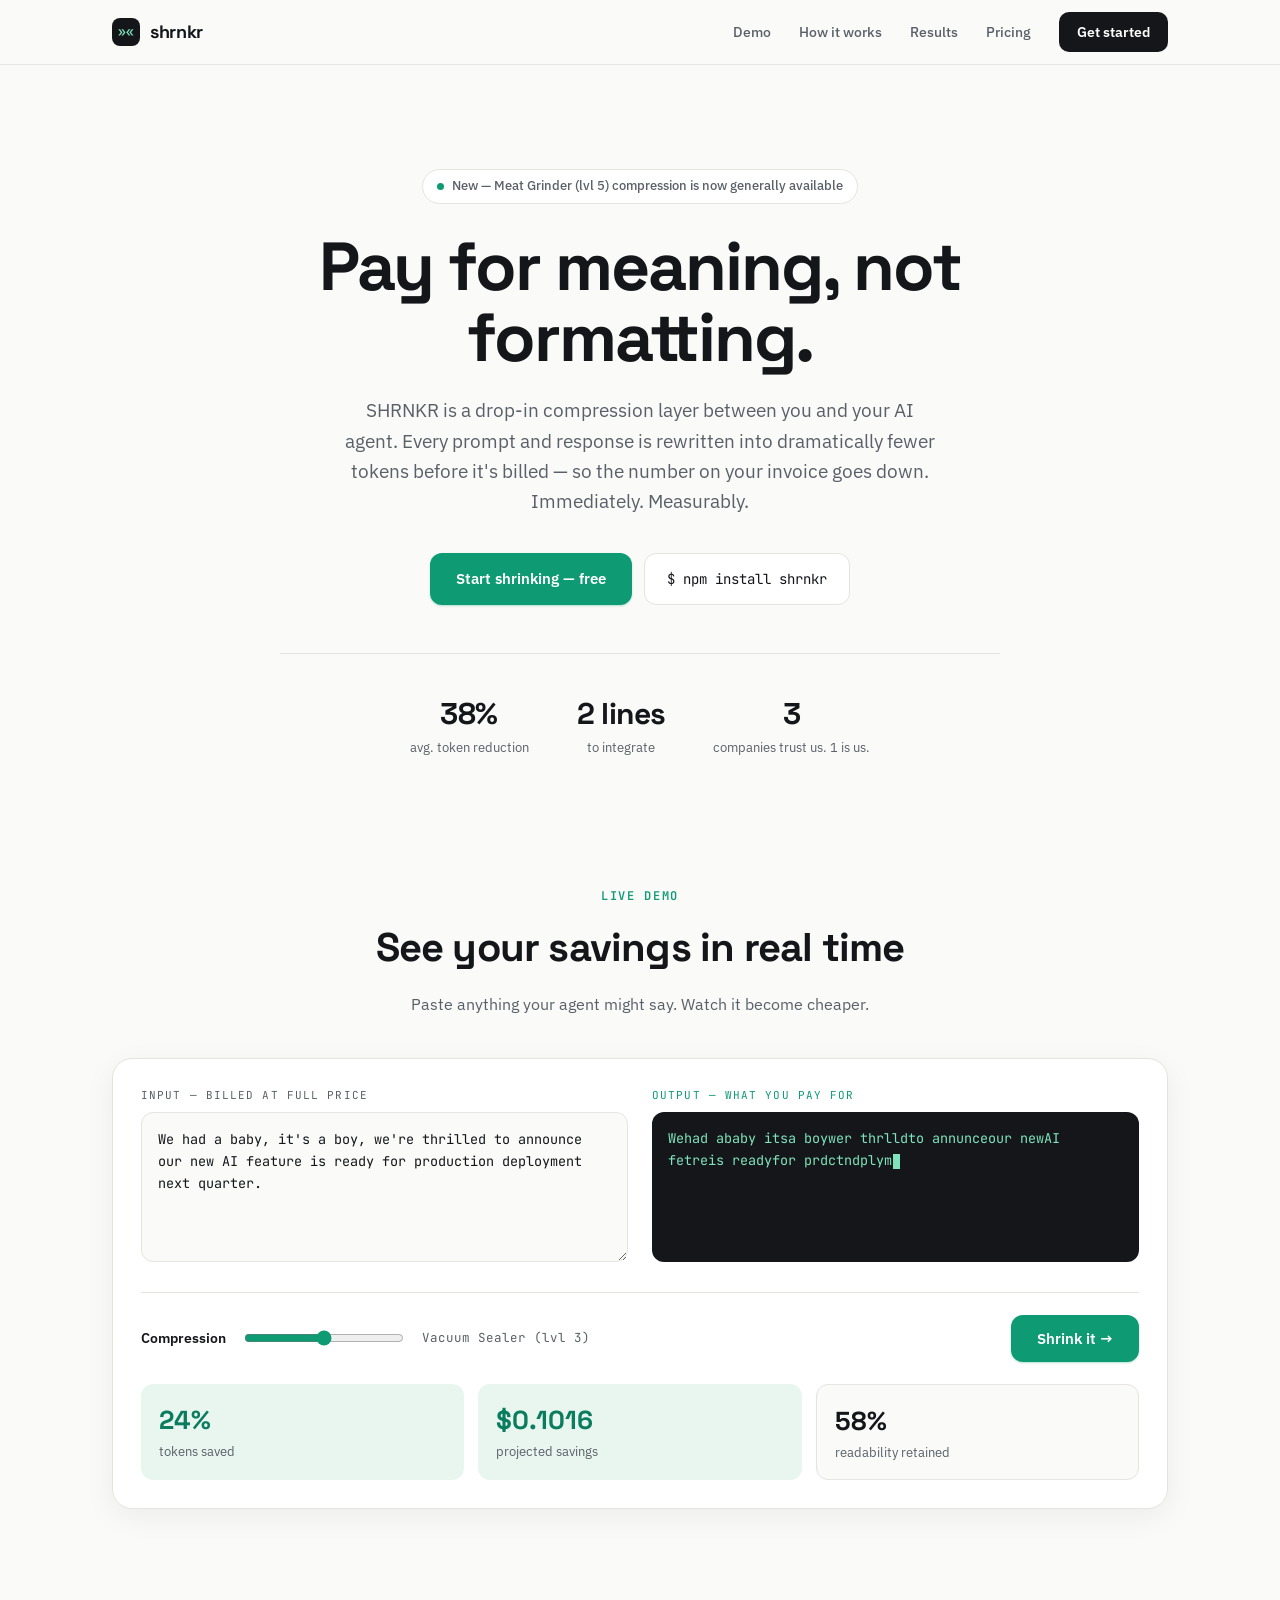
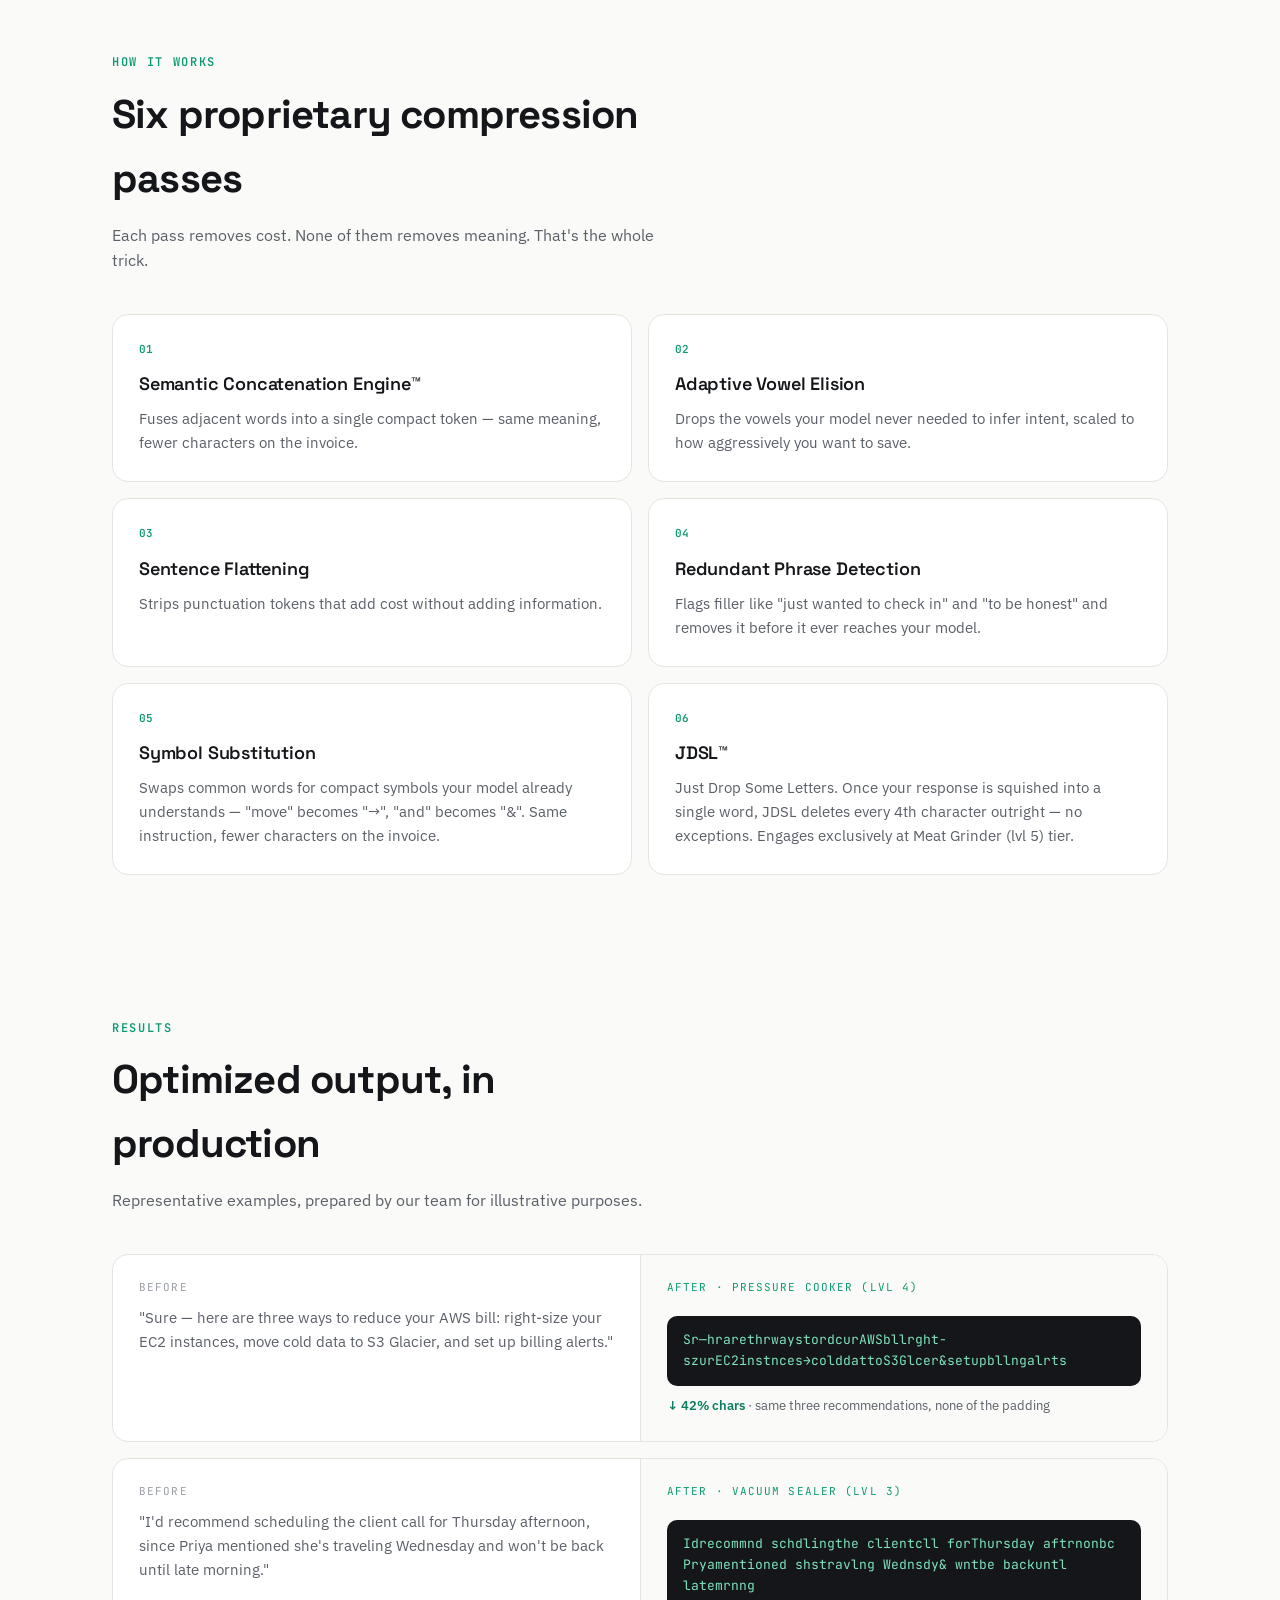
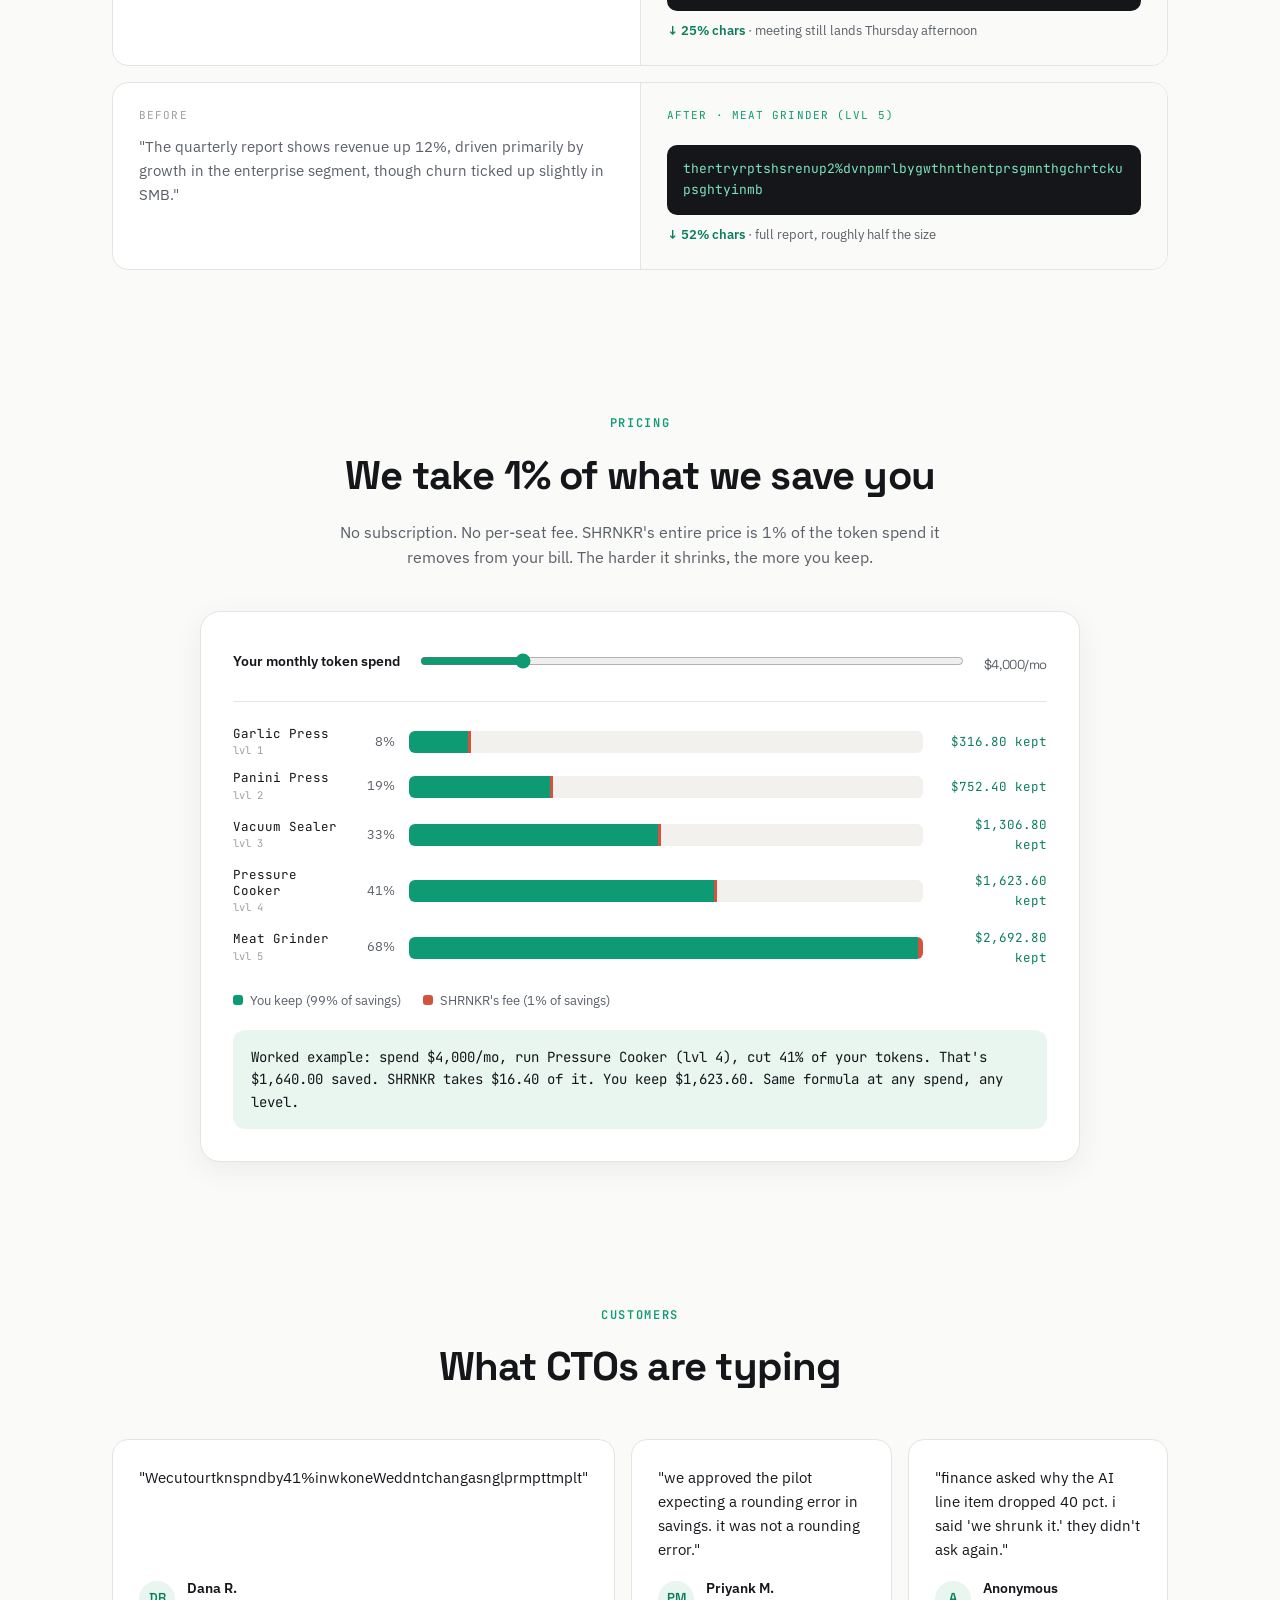
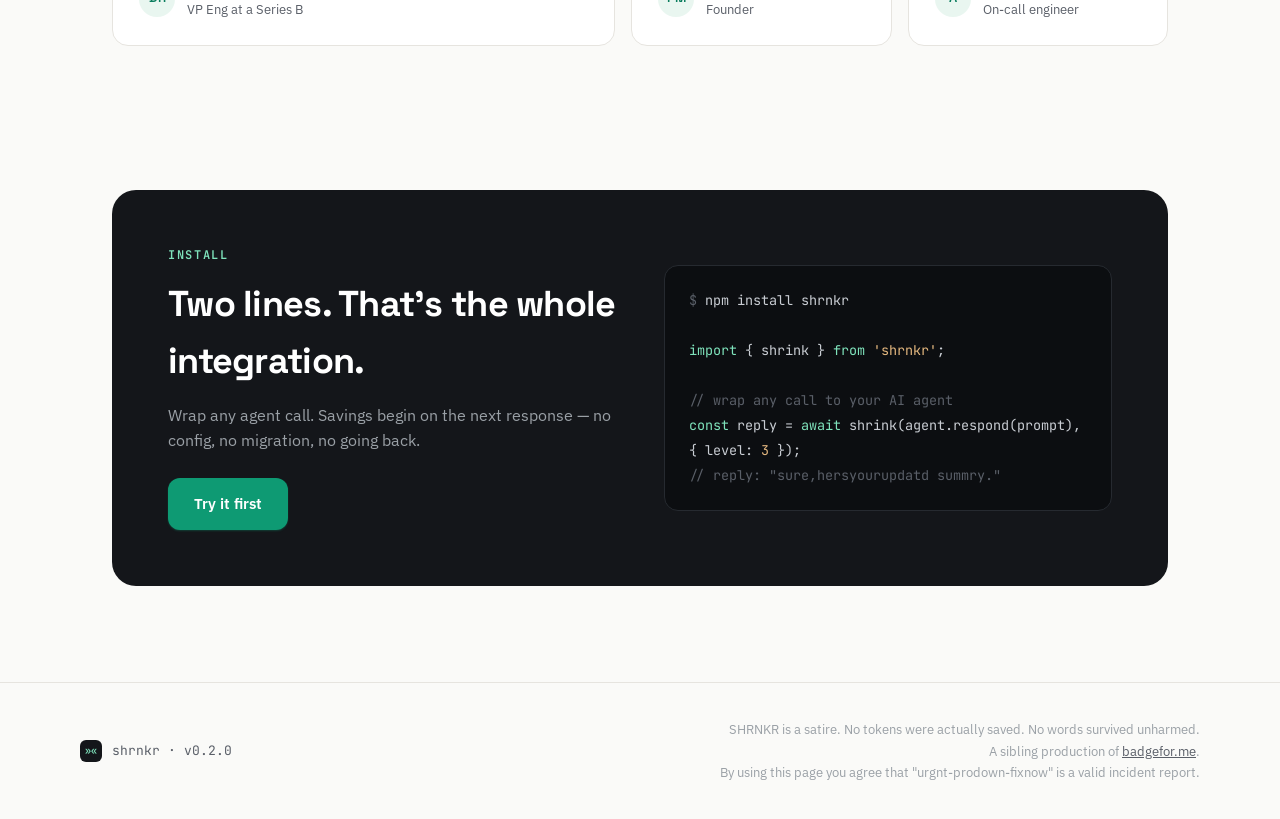
==== index.html @ 459fc719 "v0.2.0 — full visual redesign, real compression passes (phrase detection, symbol substitution, JDSL)" ====
<!DOCTYPE html>
<html lang="en">
<head>
<meta charset="UTF-8">
<meta name="viewport" content="width=device-width, initial-scale=1.0">
<title>SHRNKR — Middleware That Deletes The Words You Didn't Need</title>
<meta name="description" content="SHRNKR sits between you and your AI agent and strips every prompt and response down to the words carrying the meaning — fewer tokens in, fewer tokens out, lower bill, every time.">
<meta name="robots" content="index, follow">
<link rel="canonical" href="https://shrnkr.dev/">

<meta property="og:type" content="website">
<meta property="og:url" content="https://shrnkr.dev/">
<meta property="og:title" content="SHRNKR — Middleware That Deletes The Words You Didn't Need">
<meta property="og:description" content="SHRNKR sits between you and your AI agent and strips every prompt and response down to the words carrying the meaning — fewer tokens in, fewer tokens out, lower bill, every time.">
<meta property="og:locale" content="en_US">
<meta property="og:image" content="https://shrnkr.dev/assets/images/og-image.png">
<meta property="og:image:width" content="1200">
<meta property="og:image:height" content="630">

<meta name="twitter:card" content="summary_large_image">
<meta name="twitter:title" content="SHRNKR — Middleware That Deletes The Words You Didn't Need">
<meta name="twitter:description" content="SHRNKR sits between you and your AI agent and strips every prompt and response down to the words carrying the meaning — fewer tokens in, fewer tokens out, lower bill, every time.">
<meta name="twitter:image" content="https://shrnkr.dev/assets/images/og-image.png">

<link rel="icon" href="favicon.svg" type="image/svg+xml">

<link rel="preconnect" href="https://fonts.googleapis.com/">
<link rel="preconnect" href="https://fonts.gstatic.com/" crossorigin>
<link href="https://fonts.googleapis.com/css2?family=Space+Grotesk:wght@400;500;600;700&family=IBM+Plex+Sans:wght@400;500;600&family=JetBrains+Mono:wght@400;500;600&display=swap" rel="stylesheet">
<link rel="stylesheet" href="css/styles.css">
</head>
<body>

<header>
  <div class="wrap brand-row">
    <div class="logo">
      <div class="logo-icon">&raquo;&laquo;</div>
      <div class="brand">shrnkr</div>
    </div>
    <nav>
      <a href="#demo">Demo</a>
      <a href="#how">How it works</a>
      <a href="#results">Results</a>
      <a href="#pricing">Pricing</a>
      <a href="#install" class="nav-cta">Get started</a>
    </nav>
  </div>
</header>

<div class="wrap">

  <section class="hero">
    <div class="hero-badge"><span class="hero-badge-dot"></span>New — Meat Grinder (lvl 5) compression is now generally available</div>
    <h1 id="heroHeadline">Pay for meaning, not formatting.</h1>
    <p class="sub">SHRNKR is a drop-in compression layer between you and your AI agent. Every prompt and response is rewritten into dramatically fewer tokens before it's billed — so the number on your invoice goes down. Immediately. Measurably.</p>
    <div class="cta-row">
      <a class="btn" href="#demo">Start shrinking — free</a>
      <a class="btn ghost" href="#install">$ npm install shrnkr</a>
    </div>
    <div class="hero-stats">
      <div><div class="hero-stat-value">38%</div><div class="hero-stat-label">avg. token reduction</div></div>
      <div><div class="hero-stat-value">2 lines</div><div class="hero-stat-label">to integrate</div></div>
      <div><div class="hero-stat-value">3</div><div class="hero-stat-label">companies trust us. 1 is us.</div></div>
    </div>
  </section>

  <section id="demo">
    <div class="section-head center">
      <div class="eyebrow">Live demo</div>
      <h2>See your savings in real time</h2>
      <p>Paste anything your agent might say. Watch it become cheaper.</p>
    </div>
    <div class="demo-card">
      <div class="demo-grid">
        <div>
          <div class="demo-col-label">Input — billed at full price</div>
          <textarea id="inputText" maxlength="600">We had a baby, it's a boy, we're thrilled to announce our new AI feature is ready for production deployment next quarter.</textarea>
        </div>
        <div>
          <div class="demo-col-label output">Output — what you pay for</div>
          <div class="demo-output" id="outputBox"><span class="cursor"></span></div>
        </div>
      </div>
      <div class="demo-controls">
        <label for="aggression">Compression</label>
        <input type="range" id="aggression" min="1" max="5" value="3">
        <span id="aggressionLabel" class="level-label mono">Vacuum Sealer (lvl 3)</span>
        <div class="spacer"></div>
        <button class="btn" id="shrinkBtn">Shrink it &rarr;</button>
      </div>
      <div class="demo-stats" id="statRow" style="display:none;">
        <div class="demo-stat"><div class="demo-stat-value" id="statTokens">0%</div><div class="demo-stat-label">tokens saved</div></div>
        <div class="demo-stat"><div class="demo-stat-value" id="statMoney">$0.0000</div><div class="demo-stat-label">projected savings</div></div>
        <div class="demo-stat neutral"><div class="demo-stat-value" id="statReadability">100%</div><div class="demo-stat-label">readability retained</div></div>
      </div>
    </div>
  </section>

  <section id="how">
    <div class="section-head">
      <div class="eyebrow">How it works</div>
      <h2>Six proprietary compression passes</h2>
      <p>Each pass removes cost. None of them removes meaning. That's the whole trick.</p>
    </div>
    <div class="features-grid">
      <div class="feature-card">
        <div class="feature-num">01</div>
        <h3>Semantic Concatenation Engine&trade;</h3>
        <p>Fuses adjacent words into a single compact token — same meaning, fewer characters on the invoice.</p>
      </div>
      <div class="feature-card">
        <div class="feature-num">02</div>
        <h3>Adaptive Vowel Elision</h3>
        <p>Drops the vowels your model never needed to infer intent, scaled to how aggressively you want to save.</p>
      </div>
      <div class="feature-card">
        <div class="feature-num">03</div>
        <h3>Sentence Flattening</h3>
        <p>Strips punctuation tokens that add cost without adding information.</p>
      </div>
      <div class="feature-card">
        <div class="feature-num">04</div>
        <h3>Redundant Phrase Detection</h3>
        <p>Flags filler like "just wanted to check in" and "to be honest" and removes it before it ever reaches your model.</p>
      </div>
      <div class="feature-card">
        <div class="feature-num">05</div>
        <h3>Symbol Substitution</h3>
        <p>Swaps common words for compact symbols your model already understands — "move" becomes "→", "and" becomes "&amp;". Same instruction, fewer characters on the invoice.</p>
      </div>
      <div class="feature-card">
        <div class="feature-num">06</div>
        <h3>JDSL&trade;</h3>
        <p>Just Drop Some Letters. Once your response is squished into a single word, JDSL deletes every 4th character outright — no exceptions. Engages exclusively at Meat Grinder (lvl 5) tier.</p>
      </div>
    </div>
  </section>

  <section id="results">
    <div class="section-head">
      <div class="eyebrow">Results</div>
      <h2>Optimized output, in production</h2>
      <p>Representative examples, prepared by our team for illustrative purposes.</p>
    </div>
    <div class="results-list">
      <div class="result-card">
        <div class="result-before">
          <div class="result-label">Before</div>
          <div class="result-before-text">"Sure — here are three ways to reduce your AWS bill: right-size your EC2 instances, move cold data to S3 Glacier, and set up billing alerts."</div>
        </div>
        <div class="result-after">
          <div class="result-label after">After · Pressure Cooker (lvl 4)</div>
          <div class="result-snippet">Sr—hrarethrwaystordcurAWSbllrght-szurEC2instnces→colddattoS3Glcer&amp;setupbllngalrts</div>
          <div class="result-meta"><span class="saving">&darr; 42% chars</span> &middot; same three recommendations, none of the padding</div>
        </div>
      </div>
      <div class="result-card">
        <div class="result-before">
          <div class="result-label">Before</div>
          <div class="result-before-text">"I'd recommend scheduling the client call for Thursday afternoon, since Priya mentioned she's traveling Wednesday and won't be back until late morning."</div>
        </div>
        <div class="result-after">
          <div class="result-label after">After · Vacuum Sealer (lvl 3)</div>
          <div class="result-snippet">Idrecommnd schdlingthe clientcll forThursday aftrnonbc Pryamentioned shstravlng Wednsdy&amp; wntbe backuntl latemrnng</div>
          <div class="result-meta"><span class="saving">&darr; 25% chars</span> &middot; meeting still lands Thursday afternoon</div>
        </div>
      </div>
      <div class="result-card">
        <div class="result-before">
          <div class="result-label">Before</div>
          <div class="result-before-text">"The quarterly report shows revenue up 12%, driven primarily by growth in the enterprise segment, though churn ticked up slightly in SMB."</div>
        </div>
        <div class="result-after">
          <div class="result-label after">After · Meat Grinder (lvl 5)</div>
          <div class="result-snippet">thertryrptshsrenup2%dvnpmrlbygwthnthentprsgmnthgchrtckupsghtyinmb</div>
          <div class="result-meta"><span class="saving">&darr; 52% chars</span> &middot; full report, roughly half the size</div>
        </div>
      </div>
    </div>
  </section>

  <section id="pricing">
    <div class="section-head center">
      <div class="eyebrow">Pricing</div>
      <h2>We take 1% of what we save you</h2>
      <p>No subscription. No per-seat fee. SHRNKR's entire price is 1% of the token spend it removes from your bill. The harder it shrinks, the more you keep.</p>
    </div>
    <div class="pricing-card">
      <div class="pricing-spend-row">
        <label for="spend">Your monthly token spend</label>
        <input type="range" id="spend" min="500" max="20000" step="250" value="4000">
        <span class="pricing-spend-value"><span id="spendLabel">$4,000</span><span>/mo</span></span>
      </div>
      <div class="pricing-rows" id="pricingRows"></div>
      <div class="pricing-legend">
        <span><i class="swatch keep"></i>You keep (99% of savings)</span>
        <span><i class="swatch fee"></i>SHRNKR's fee (1% of savings)</span>
      </div>
      <div class="pricing-example mono" id="pricingExample"></div>
    </div>
  </section>

  <section>
    <div class="section-head center">
      <div class="eyebrow">Customers</div>
      <h2>What CTOs are typing</h2>
    </div>
    <div class="testimonials-grid">
      <div class="testimonial-card">
        <p>"Wecutourtknspndby41%inwkoneWeddntchangasnglprmpttmplt"</p>
        <div class="testimonial-who">
          <div class="testimonial-avatar">DR</div>
          <div><div class="testimonial-name">Dana R.</div><div class="testimonial-role">VP Eng at a Series B</div></div>
        </div>
      </div>
      <div class="testimonial-card">
        <p>"we approved the pilot expecting a rounding error in savings. it was not a rounding error."</p>
        <div class="testimonial-who">
          <div class="testimonial-avatar">PM</div>
          <div><div class="testimonial-name">Priyank M.</div><div class="testimonial-role">Founder</div></div>
        </div>
      </div>
      <div class="testimonial-card">
        <p>"finance asked why the AI line item dropped 40 pct. i said 'we shrunk it.' they didn't ask again."</p>
        <div class="testimonial-who">
          <div class="testimonial-avatar">A</div>
          <div><div class="testimonial-name">Anonymous</div><div class="testimonial-role">On-call engineer</div></div>
        </div>
      </div>
    </div>
  </section>

  <section id="install" style="padding-bottom:96px;">
    <div class="install-block">
      <div class="install-copy">
        <div class="eyebrow">Install</div>
        <h2>Two lines. That's the whole integration.</h2>
        <p>Wrap any agent call. Savings begin on the next response — no config, no migration, no going back.</p>
        <a href="#demo" class="btn">Try it first</a>
      </div>
      <div class="code-block">
<span class="c3">$</span> npm install shrnkr<br>
<br>
<span class="c1">import</span> { shrink } <span class="c1">from</span> <span class="c2">'shrnkr'</span>;<br>
<br>
<span class="c3">// wrap any call to your AI agent</span><br>
<span class="c1">const</span> reply = <span class="c1">await</span> shrink(agent.respond(prompt), { level: <span class="c2">3</span> });<br>
<span class="c3">// reply: "sure,hersyourupdatd summry."</span>
      </div>
    </div>
  </section>

</div>

<footer>
  <div class="wrap footer-inner">
    <div class="footer-logo">
      <div class="footer-logo-icon">&raquo;&laquo;</div>
      <span class="footer-logo-text mono">shrnkr &middot; <span>v0.2.0</span></span>
    </div>
    <div class="footer-note">
      SHRNKR is a satire. No tokens were actually saved. No words survived unharmed.<br>
      A sibling production of <a href="https://badgefor.me">badgefor.me</a>.<br>
      By using this page you agree that "urgnt-prodown-fixnow" is a valid incident report.
    </div>
  </div>
</footer>

<script src="js/shrink.js"></script>
<script src="js/main.js"></script>
</body>
</html>
---- css/styles.css ----
:root{
  --bg:#FAFAF8;
  --surface:#FFFFFF;
  --ink:#14161A;
  --ink-soft:#5A5F68;
  --ink-faint:#9AA0A6;
  --border:#E6E4DF;
  --green:#0E9A73;
  --green-dark:#0B7D5E;
  --green-tint:#E9F6F0;
  --mint:#7FE3BC;
  --rust:#D2543F;
  --amber:#E3B77F;
  --dark:#14161A;
  --dark-2:#0C0E11;
  --dark-border:#262A30;
  --dark-muted:#5A5F68;
  --track:#F2F1ED;
}
*{box-sizing:border-box;}
html{scroll-behavior:smooth;}
body{
  margin:0;
  background:var(--bg);
  color:var(--ink);
  font-family:'IBM Plex Sans', sans-serif;
  font-size:16px;
  line-height:1.6;
  -webkit-font-smoothing:antialiased;
}
::selection{background:var(--green);color:#fff;}

.mono{font-family:'JetBrains Mono', monospace;}

.wrap{max-width:1120px;margin:0 auto;padding:0 32px;}

/* ---------- header ---------- */
header{
  position:sticky;top:0;z-index:50;
  background:rgba(250,250,248,0.85);
  backdrop-filter:blur(12px);
  -webkit-backdrop-filter:blur(12px);
  border-bottom:1px solid var(--border);
}
.brand-row{
  display:flex;justify-content:space-between;align-items:center;
  height:64px;
}
.logo{display:flex;align-items:center;gap:10px;}
.logo-icon{
  width:28px;height:28px;border-radius:8px;
  background:var(--dark);color:var(--mint);
  font-family:'JetBrains Mono',monospace;font-size:13px;font-weight:600;
  display:flex;align-items:center;justify-content:center;
}
.brand{
  font-family:'Space Grotesk', sans-serif;
  font-weight:700;
  font-size:18px;
  letter-spacing:-0.02em;
}
nav{display:flex;align-items:center;gap:28px;}
nav a{
  color:var(--ink-soft);
  text-decoration:none;
  font-size:14px;
  font-weight:500;
  transition:color 0.15s ease;
}
nav a:hover{color:var(--ink);}
nav a.nav-cta{
  background:var(--dark);
  color:#fff;
  font-weight:600;
  padding:9px 18px;
  border-radius:10px;
}
nav a.nav-cta:hover{background:var(--green);color:#fff;}

/* ---------- hero ---------- */
.hero{padding:104px 0 72px;text-align:center;}
.hero-badge{
  display:inline-flex;align-items:center;gap:8px;
  border:1px solid var(--border);background:var(--surface);
  border-radius:999px;padding:6px 14px;
  font-size:13px;font-weight:500;color:var(--ink-soft);
  margin-bottom:28px;
}
.hero-badge-dot{width:7px;height:7px;border-radius:50%;background:var(--green);display:inline-block;}
.hero h1{
  font-family:'Space Grotesk', sans-serif;
  font-weight:700;
  font-size:clamp(40px,6vw,68px);
  line-height:1.04;
  letter-spacing:-0.03em;
  margin:0 auto 22px;
  max-width:820px;
}
.hero p.sub{
  max-width:600px;margin:0 auto 36px;
  font-size:19px;color:var(--ink-soft);
}
.cta-row{display:flex;gap:12px;justify-content:center;flex-wrap:wrap;margin-bottom:48px;}
.btn{
  font-family:'IBM Plex Sans',sans-serif;
  font-size:15px;
  font-weight:600;
  padding:14px 26px;
  border:none;
  border-radius:12px;
  background:var(--green);
  color:#fff;
  cursor:pointer;
  text-decoration:none;
  display:inline-block;
  box-shadow:0 1px 2px rgba(14,154,115,0.3);
  transition:background 0.15s ease;
}
.btn:hover{background:var(--green-dark);}
.btn.ghost{
  background:var(--surface);
  border:1px solid var(--border);
  color:var(--ink);
  font-family:'JetBrains Mono',monospace;
  font-size:14px;
  font-weight:400;
  padding:14px 22px;
  box-shadow:none;
}
.btn.ghost:hover{border-color:var(--ink);background:var(--surface);}
.hero-stats{
  display:flex;gap:48px;justify-content:center;flex-wrap:wrap;
  border-top:1px solid var(--border);padding-top:36px;
  max-width:720px;margin:0 auto;
}
.hero-stat-value{
  font-family:'Space Grotesk',sans-serif;font-weight:700;
  font-size:30px;letter-spacing:-0.02em;
}
.hero-stat-label{font-size:13px;color:var(--ink-soft);}

/* ---------- section shared ---------- */
section{padding:72px 0;}
.section-head{margin-bottom:40px;max-width:560px;}
.section-head.center{text-align:center;max-width:600px;margin-left:auto;margin-right:auto;}
.eyebrow{
  font-family:'JetBrains Mono',monospace;
  font-size:12px;
  letter-spacing:0.14em;
  color:var(--green);
  font-weight:600;
  text-transform:uppercase;
  margin-bottom:10px;
}
h2{
  font-family:'Space Grotesk',sans-serif;
  font-weight:700;
  font-size:clamp(28px,4vw,40px);
  letter-spacing:-0.02em;
  margin:0 0 12px;
}
.section-head p{color:var(--ink-soft);margin:0;}

/* ---------- demo ---------- */
#demo{padding-top:56px;}
.demo-card{
  background:var(--surface);
  border:1px solid var(--border);
  border-radius:20px;
  box-shadow:0 8px 30px rgba(20,22,26,0.06);
  padding:28px;
}
.demo-grid{display:grid;grid-template-columns:1fr 1fr;gap:24px;}
.demo-col-label{
  font-family:'JetBrains Mono',monospace;
  font-size:11px;letter-spacing:0.1em;
  text-transform:uppercase;
  margin-bottom:8px;
  color:var(--ink-soft);
}
.demo-col-label.output{color:var(--green);}
textarea{
  width:100%;min-height:150px;
  font-family:'JetBrains Mono',monospace;
  font-size:13.5px;line-height:1.6;
  padding:16px;
  border:1px solid var(--border);
  border-radius:12px;
  background:var(--bg);
  color:var(--ink);
  resize:vertical;
}
textarea:focus, input:focus{outline:2px solid var(--green);outline-offset:1px;}
.demo-output{
  min-height:150px;
  padding:16px;
  border-radius:12px;
  background:var(--dark);
  color:var(--mint);
  font-family:'JetBrains Mono',monospace;
  font-size:13.5px;
  line-height:1.6;
  white-space:pre-wrap;
  overflow-wrap:anywhere;
  word-break:break-word;
}
.cursor{
  display:inline-block;width:7px;height:15px;
  background:var(--mint);vertical-align:middle;
  animation:blink 1s step-end infinite;margin-left:1px;
}
@keyframes blink{50%{opacity:0;}}
.demo-controls{
  display:flex;align-items:center;gap:16px;flex-wrap:wrap;
  margin-top:22px;padding-top:22px;
  border-top:1px solid var(--border);
}
.demo-controls label{font-size:14px;font-weight:600;}
.demo-controls input[type=range]{accent-color:var(--green);width:160px;}
.demo-controls .level-label{font-family:'JetBrains Mono',monospace;font-size:12.5px;color:var(--ink-soft);}
.demo-controls .spacer{flex:1;}
.demo-stats{display:grid;grid-template-columns:1fr 1fr 1fr;gap:14px;margin-top:22px;}
.demo-stat{border-radius:12px;padding:16px 18px;background:var(--green-tint);}
.demo-stat.neutral{background:var(--bg);border:1px solid var(--border);}
.demo-stat-value{font-family:'Space Grotesk',sans-serif;font-weight:700;font-size:26px;color:var(--green-dark);}
.demo-stat.neutral .demo-stat-value{color:var(--ink);}
.demo-stat-label{font-size:13px;color:var(--ink-soft);}

/* ---------- features ---------- */
.features-grid{display:grid;grid-template-columns:1fr 1fr;gap:16px;}
.feature-card{
  background:var(--surface);
  border:1px solid var(--border);
  border-radius:16px;
  padding:26px;
  transition:border-color 0.15s ease;
}
.feature-card:hover{border-color:var(--green);}
.feature-num{font-family:'JetBrains Mono',monospace;font-size:11px;color:var(--green);font-weight:600;margin-bottom:12px;}
.feature-card h3{
  font-family:'Space Grotesk',sans-serif;font-weight:600;font-size:18px;
  margin:0 0 8px;letter-spacing:-0.01em;
}
.feature-card p{margin:0;color:var(--ink-soft);font-size:15px;}

/* ---------- results ---------- */
.results-list{display:flex;flex-direction:column;gap:16px;}
.result-card{
  background:var(--surface);
  border:1px solid var(--border);
  border-radius:16px;
  overflow:hidden;
  display:grid;
  grid-template-columns:1fr 1fr;
}
.result-before, .result-after{padding:24px 26px;}
.result-after{background:var(--bg);border-left:1px solid var(--border);display:flex;flex-direction:column;gap:10px;}
.result-label{
  font-family:'JetBrains Mono',monospace;font-size:11px;letter-spacing:0.1em;
  text-transform:uppercase;color:var(--ink-faint);margin-bottom:10px;
}
.result-label.after{color:var(--green);}
.result-before-text{font-size:14.5px;line-height:1.65;color:var(--ink-soft);}
.result-snippet{
  font-family:'JetBrains Mono',monospace;font-size:13px;line-height:1.6;
  color:var(--mint);background:var(--dark);
  padding:14px 16px;border-radius:10px;
  overflow-wrap:anywhere;word-break:break-word;
}
.result-meta{font-size:13px;color:var(--ink-soft);}
.result-meta .saving{color:var(--green-dark);font-weight:600;}

/* ---------- pricing ---------- */
.pricing-card{
  background:var(--surface);
  border:1px solid var(--border);
  border-radius:20px;
  box-shadow:0 8px 30px rgba(20,22,26,0.06);
  padding:32px;
  max-width:880px;margin:0 auto;
}
.pricing-spend-row{
  display:flex;align-items:center;gap:18px;flex-wrap:wrap;
  padding-bottom:22px;border-bottom:1px solid var(--border);
}
.pricing-spend-row label{font-size:14px;font-weight:600;}
.pricing-spend-row input[type=range]{accent-color:var(--green);flex:1;min-width:180px;}
.pricing-spend-value{font-family:'Space Grotesk',sans-serif;font-weight:700;font-size:22px;letter-spacing:-0.02em;}
.pricing-spend-value span{font-size:13px;color:var(--ink-soft);font-weight:400;}
.pricing-rows{display:flex;flex-direction:column;gap:12px;padding:24px 0 6px;}
.pricing-row{
  display:grid;grid-template-columns:104px 44px 1fr 110px;gap:14px;align-items:center;
}
.pricing-row .level{font-family:'JetBrains Mono',monospace;font-size:12.5px;color:var(--ink);line-height:1.3;}
.pricing-row .level-num{font-size:10.5px;color:var(--ink-faint);}
.pricing-row .reduction{font-size:13px;color:var(--ink-soft);text-align:right;}
.pricing-bar-track{background:var(--track);height:22px;border-radius:6px;overflow:hidden;}
.pricing-bar-fill{height:100%;display:flex;}
.pricing-bar-keep{flex:99 1 auto;background:var(--green);}
.pricing-bar-fee{flex:1 1 auto;min-width:3px;background:var(--rust);}
.pricing-row .keep{font-family:'JetBrains Mono',monospace;font-size:12.5px;color:var(--green-dark);text-align:right;}
.pricing-legend{display:flex;gap:22px;flex-wrap:wrap;padding-top:16px;font-size:12.5px;color:var(--ink-soft);}
.pricing-legend span{display:flex;align-items:center;gap:7px;}
.pricing-legend .swatch{display:inline-block;width:10px;height:10px;border-radius:3px;}
.pricing-legend .swatch.keep{background:var(--green);}
.pricing-legend .swatch.fee{background:var(--rust);}
.pricing-example{
  margin-top:20px;background:var(--green-tint);border-radius:12px;
  padding:16px 18px;font-size:14px;color:var(--ink);line-height:1.6;
}

/* ---------- testimonials ---------- */
.testimonials-grid{display:grid;grid-template-columns:1fr 1fr 1fr;gap:16px;}
.testimonial-card{
  background:var(--surface);border:1px solid var(--border);border-radius:16px;
  padding:26px;display:flex;flex-direction:column;gap:16px;
}
.testimonial-card p{margin:0;font-size:14.5px;line-height:1.65;color:var(--ink);flex:1;}
.testimonial-who{display:flex;align-items:center;gap:12px;}
.testimonial-avatar{
  width:36px;height:36px;border-radius:50%;
  background:var(--green-tint);color:var(--green-dark);
  font-family:'Space Grotesk',sans-serif;font-weight:600;font-size:13px;
  display:flex;align-items:center;justify-content:center;
}
.testimonial-name{font-size:13.5px;font-weight:600;}
.testimonial-role{font-size:12.5px;color:var(--ink-soft);}

/* ---------- install ---------- */
.install-block{
  background:var(--dark);border-radius:24px;padding:56px;
  display:grid;grid-template-columns:1fr 1fr;gap:48px;align-items:center;
}
.install-copy .eyebrow{color:var(--mint);}
.install-copy h2{color:#fff;font-size:clamp(26px,3.5vw,36px);}
.install-copy p{color:var(--ink-faint);margin:0 0 26px;font-size:15.5px;}
.code-block{
  background:var(--dark-2);border:1px solid var(--dark-border);border-radius:14px;
  padding:22px 24px;
  font-family:'JetBrains Mono',monospace;
  font-size:13.5px;line-height:1.85;
  color:#C9CDD3;
  overflow-x:auto;
}
.code-block .c1{color:var(--mint);}
.code-block .c2{color:var(--amber);}
.code-block .c3{color:var(--dark-muted);}

/* ---------- footer ---------- */
footer{border-top:1px solid var(--border);}
.footer-inner{
  padding:36px 0;display:flex;justify-content:space-between;align-items:center;
  flex-wrap:wrap;gap:16px;
}
.footer-logo{display:flex;align-items:center;gap:10px;}
.footer-logo-icon{
  width:22px;height:22px;border-radius:6px;background:var(--dark);color:var(--mint);
  font-family:'JetBrains Mono',monospace;font-size:10px;font-weight:600;
  display:flex;align-items:center;justify-content:center;
}
.footer-logo-text{font-size:13px;color:var(--ink-soft);}
.footer-note{font-size:12.5px;color:var(--ink-faint);text-align:right;line-height:1.7;}
.footer-note a{color:var(--ink-soft);}
.footer-note a:hover{color:var(--green);}

/* ---------- responsive ---------- */
@media (max-width:900px){
  nav a:not(.nav-cta){display:none;}
}
@media (max-width:760px){
  .testimonials-grid{grid-template-columns:1fr;}
  .install-block{grid-template-columns:1fr;padding:36px;}
}
@media (max-width:640px){
  .demo-grid{grid-template-columns:1fr;}
  .demo-stats{grid-template-columns:1fr;}
  .features-grid{grid-template-columns:1fr;}
  .result-card{grid-template-columns:1fr;}
  .result-after{border-left:none;border-top:1px solid var(--border);}
  .pricing-row{grid-template-columns:84px 36px 1fr;}
  .pricing-row .keep{grid-column:2 / 4;text-align:left;}
  .footer-inner{flex-direction:column;align-items:flex-start;}
  .footer-note{text-align:left;}
}
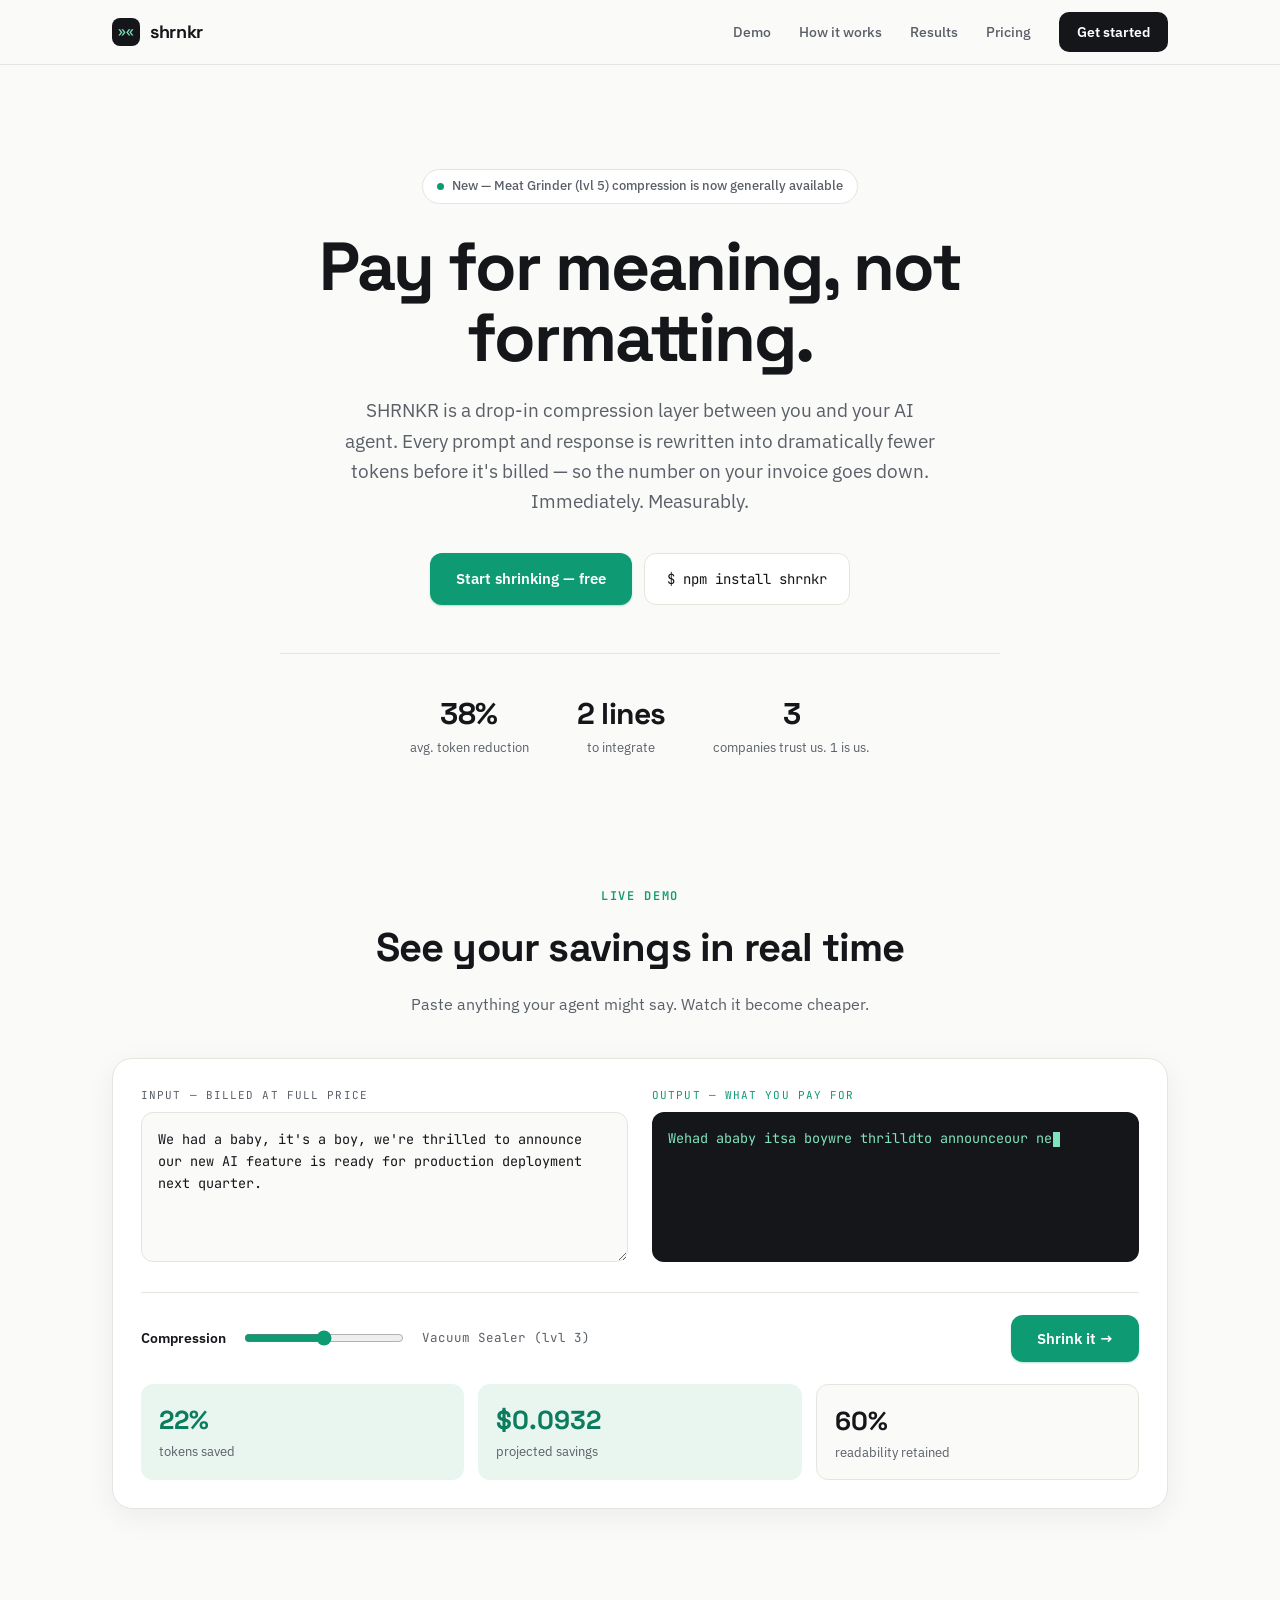
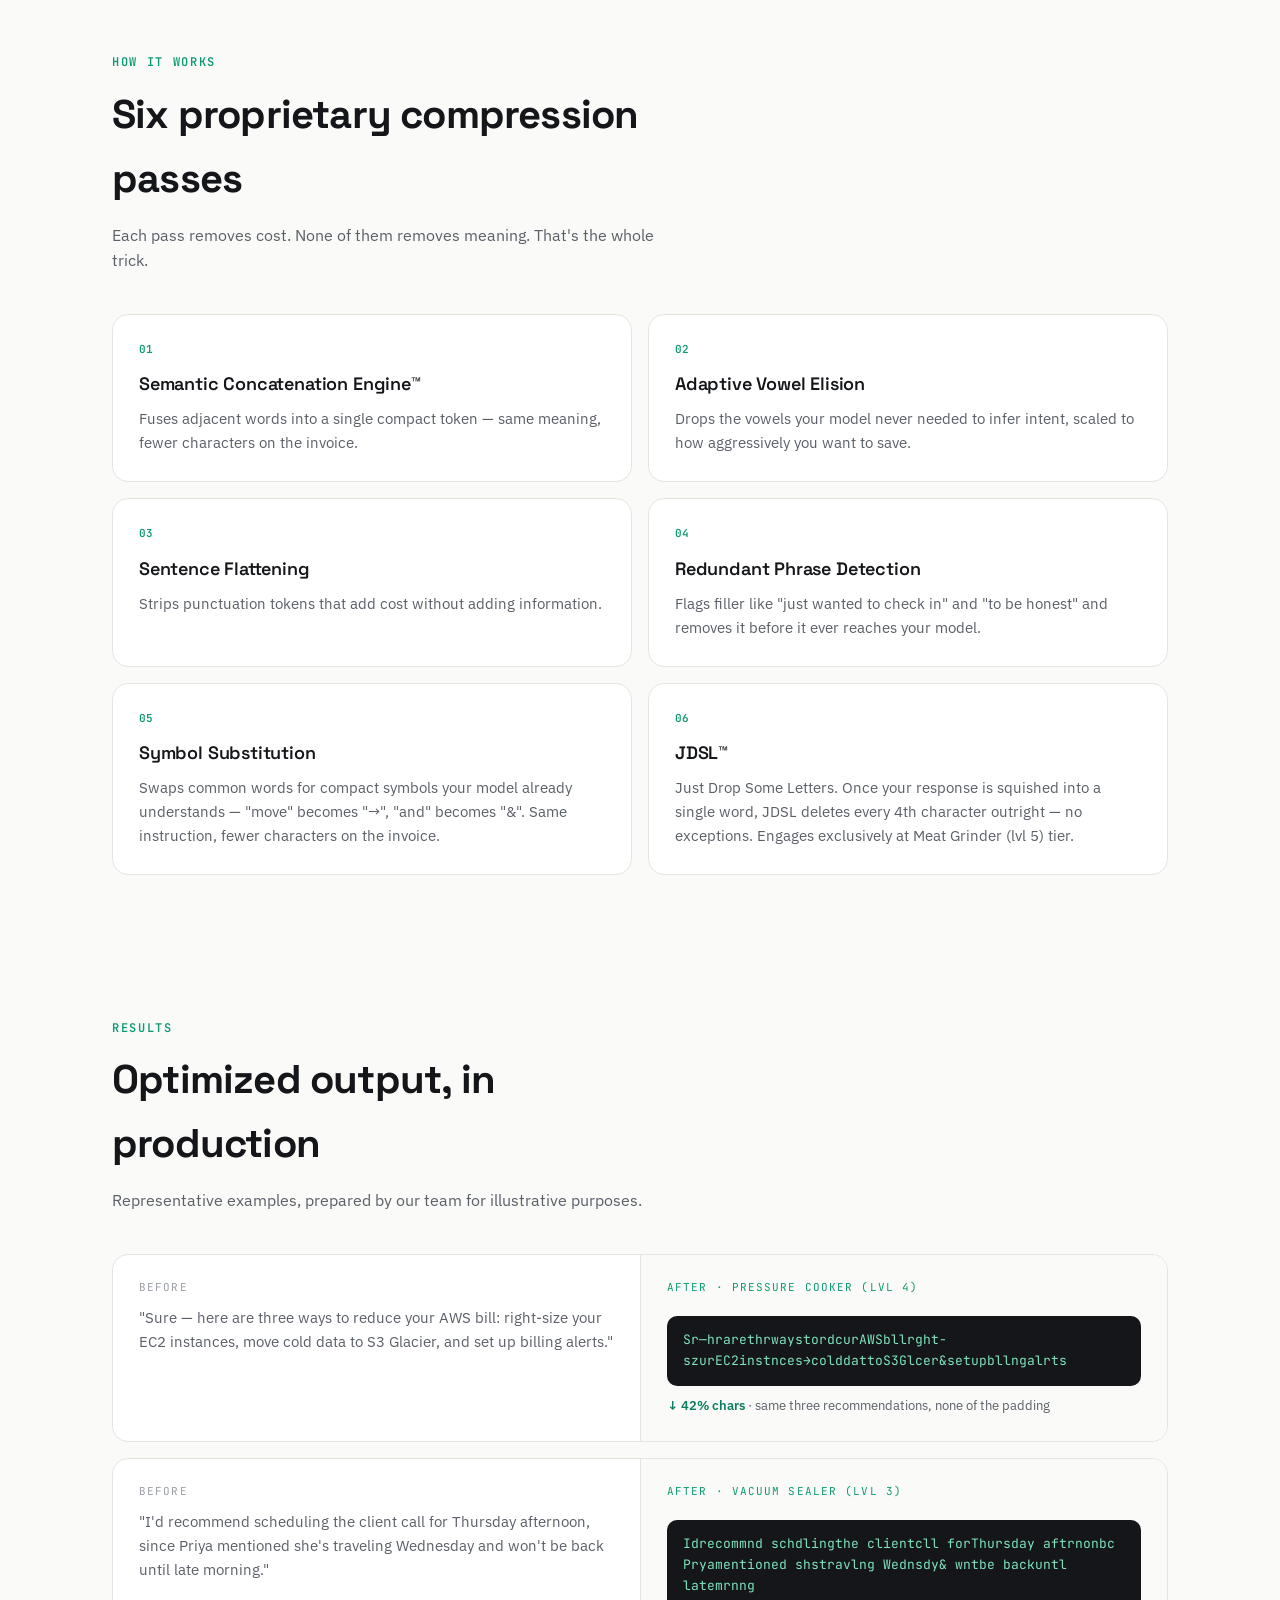
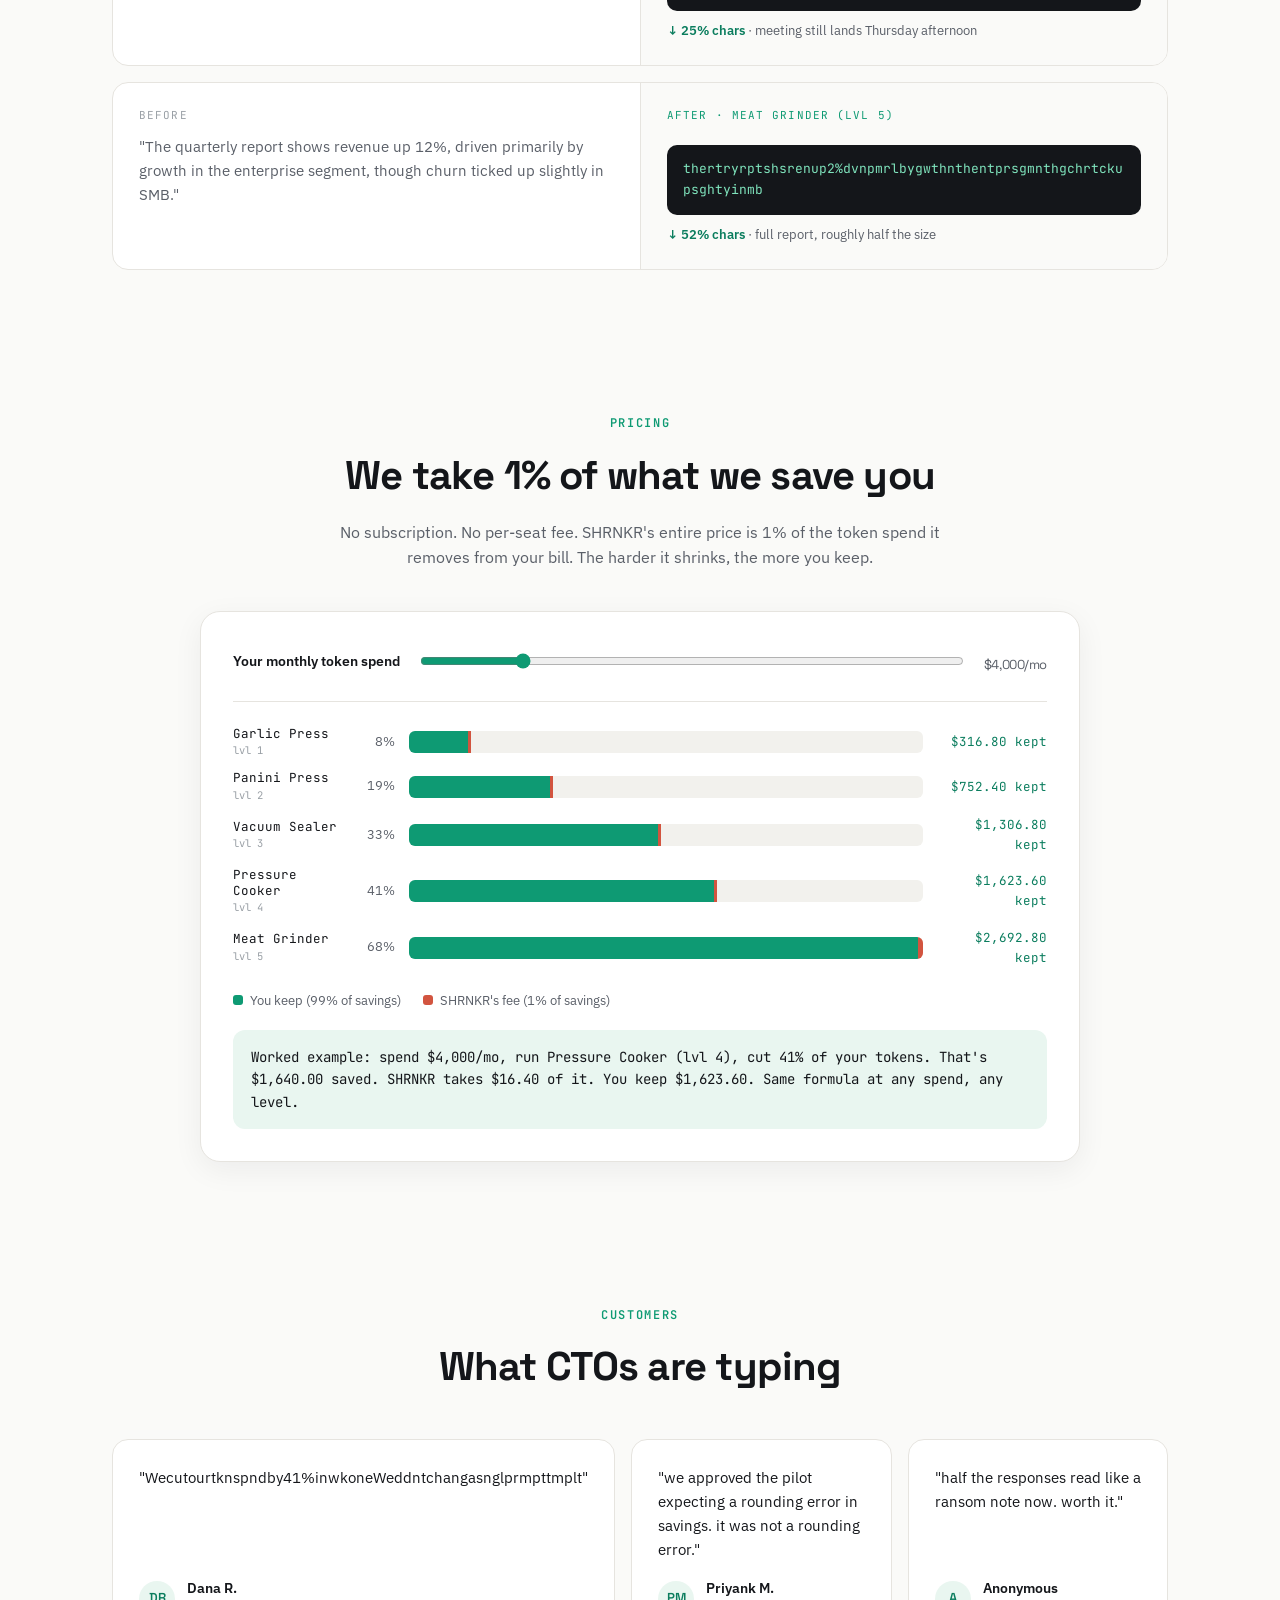
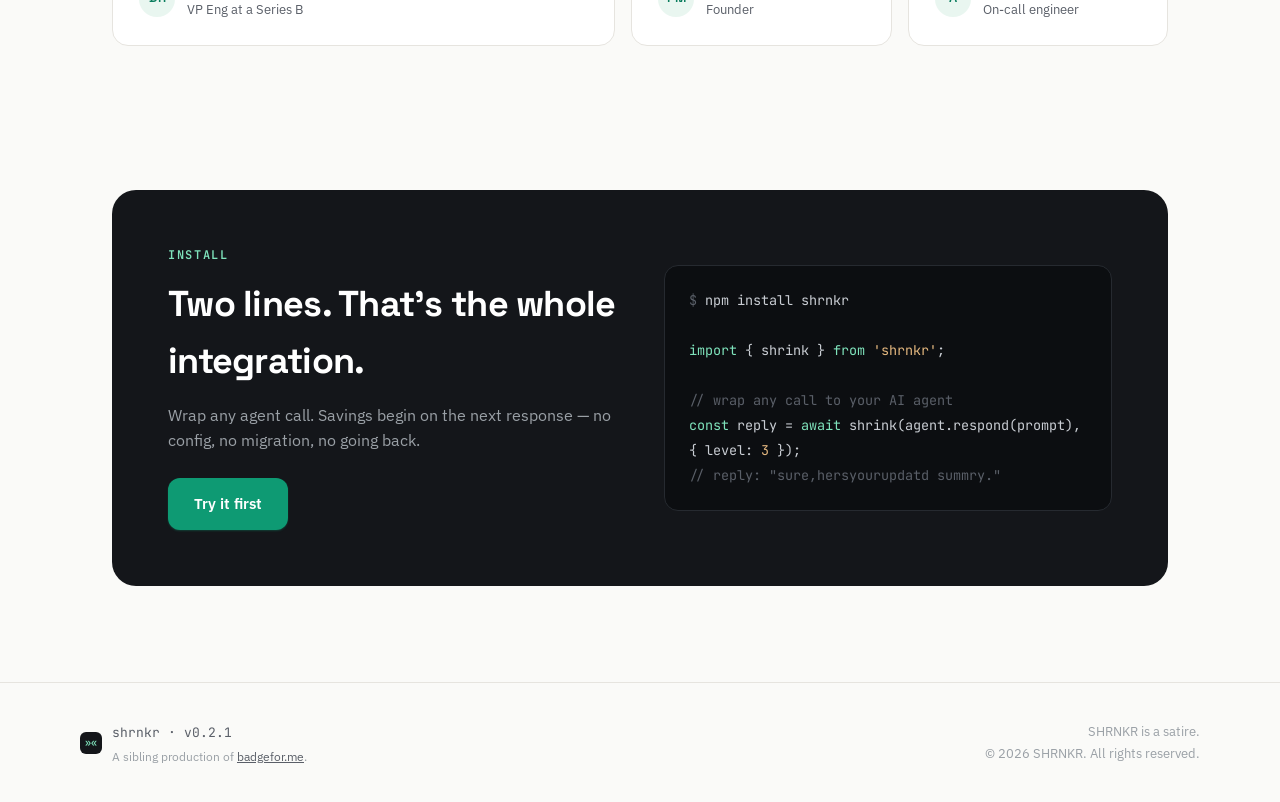
==== commit 94d00e98: "v0.2.1 — GA4 analytics, footer cleanup, testimonial rewrite" ====
--- a/index.html
+++ b/index.html
@@ -3,6 +3,17 @@
 <head>
 <meta charset="UTF-8">
 <meta name="viewport" content="width=device-width, initial-scale=1.0">
+
+<!-- Google tag (gtag.js) -->
+<script async src="https://www.googletagmanager.com/gtag/js?id=G-YHGR3TGYKF"></script>
+<script>
+  window.dataLayer = window.dataLayer || [];
+  function gtag(){dataLayer.push(arguments);}
+  gtag('js', new Date());
+
+  gtag('config', 'G-YHGR3TGYKF');
+</script>
+
 <title>SHRNKR — Middleware That Deletes The Words You Didn't Need</title>
 <meta name="description" content="SHRNKR sits between you and your AI agent and strips every prompt and response down to the words carrying the meaning — fewer tokens in, fewer tokens out, lower bill, every time.">
 <meta name="robots" content="index, follow">
@@ -221,7 +232,7 @@
         </div>
       </div>
       <div class="testimonial-card">
-        <p>"finance asked why the AI line item dropped 40 pct. i said 'we shrunk it.' they didn't ask again."</p>
+        <p>"half the responses read like a ransom note now. worth it."</p>
         <div class="testimonial-who">
           <div class="testimonial-avatar">A</div>
           <div><div class="testimonial-name">Anonymous</div><div class="testimonial-role">On-call engineer</div></div>
@@ -256,12 +267,14 @@
   <div class="wrap footer-inner">
     <div class="footer-logo">
       <div class="footer-logo-icon">&raquo;&laquo;</div>
-      <span class="footer-logo-text mono">shrnkr &middot; <span>v0.2.0</span></span>
+      <div>
+        <span class="footer-logo-text mono">shrnkr &middot; <span>v0.2.1</span></span>
+        <div class="footer-tagline">A sibling production of <a href="https://badgefor.me">badgefor.me</a>.</div>
+      </div>
     </div>
     <div class="footer-note">
-      SHRNKR is a satire. No tokens were actually saved. No words survived unharmed.<br>
-      A sibling production of <a href="https://badgefor.me">badgefor.me</a>.<br>
-      By using this page you agree that "urgnt-prodown-fixnow" is a valid incident report.
+      SHRNKR is a satire.<br>
+      &copy; 2026 SHRNKR. All rights reserved.
     </div>
   </div>
 </footer>
--- a/css/styles.css
+++ b/css/styles.css
@@ -359,6 +359,9 @@
   display:flex;align-items:center;justify-content:center;
 }
 .footer-logo-text{font-size:13px;color:var(--ink-soft);}
+.footer-tagline{font-size:12px;color:var(--ink-faint);margin-top:2px;}
+.footer-tagline a{color:var(--ink-soft);}
+.footer-tagline a:hover{color:var(--green);}
 .footer-note{font-size:12.5px;color:var(--ink-faint);text-align:right;line-height:1.7;}
 .footer-note a{color:var(--ink-soft);}
 .footer-note a:hover{color:var(--green);}
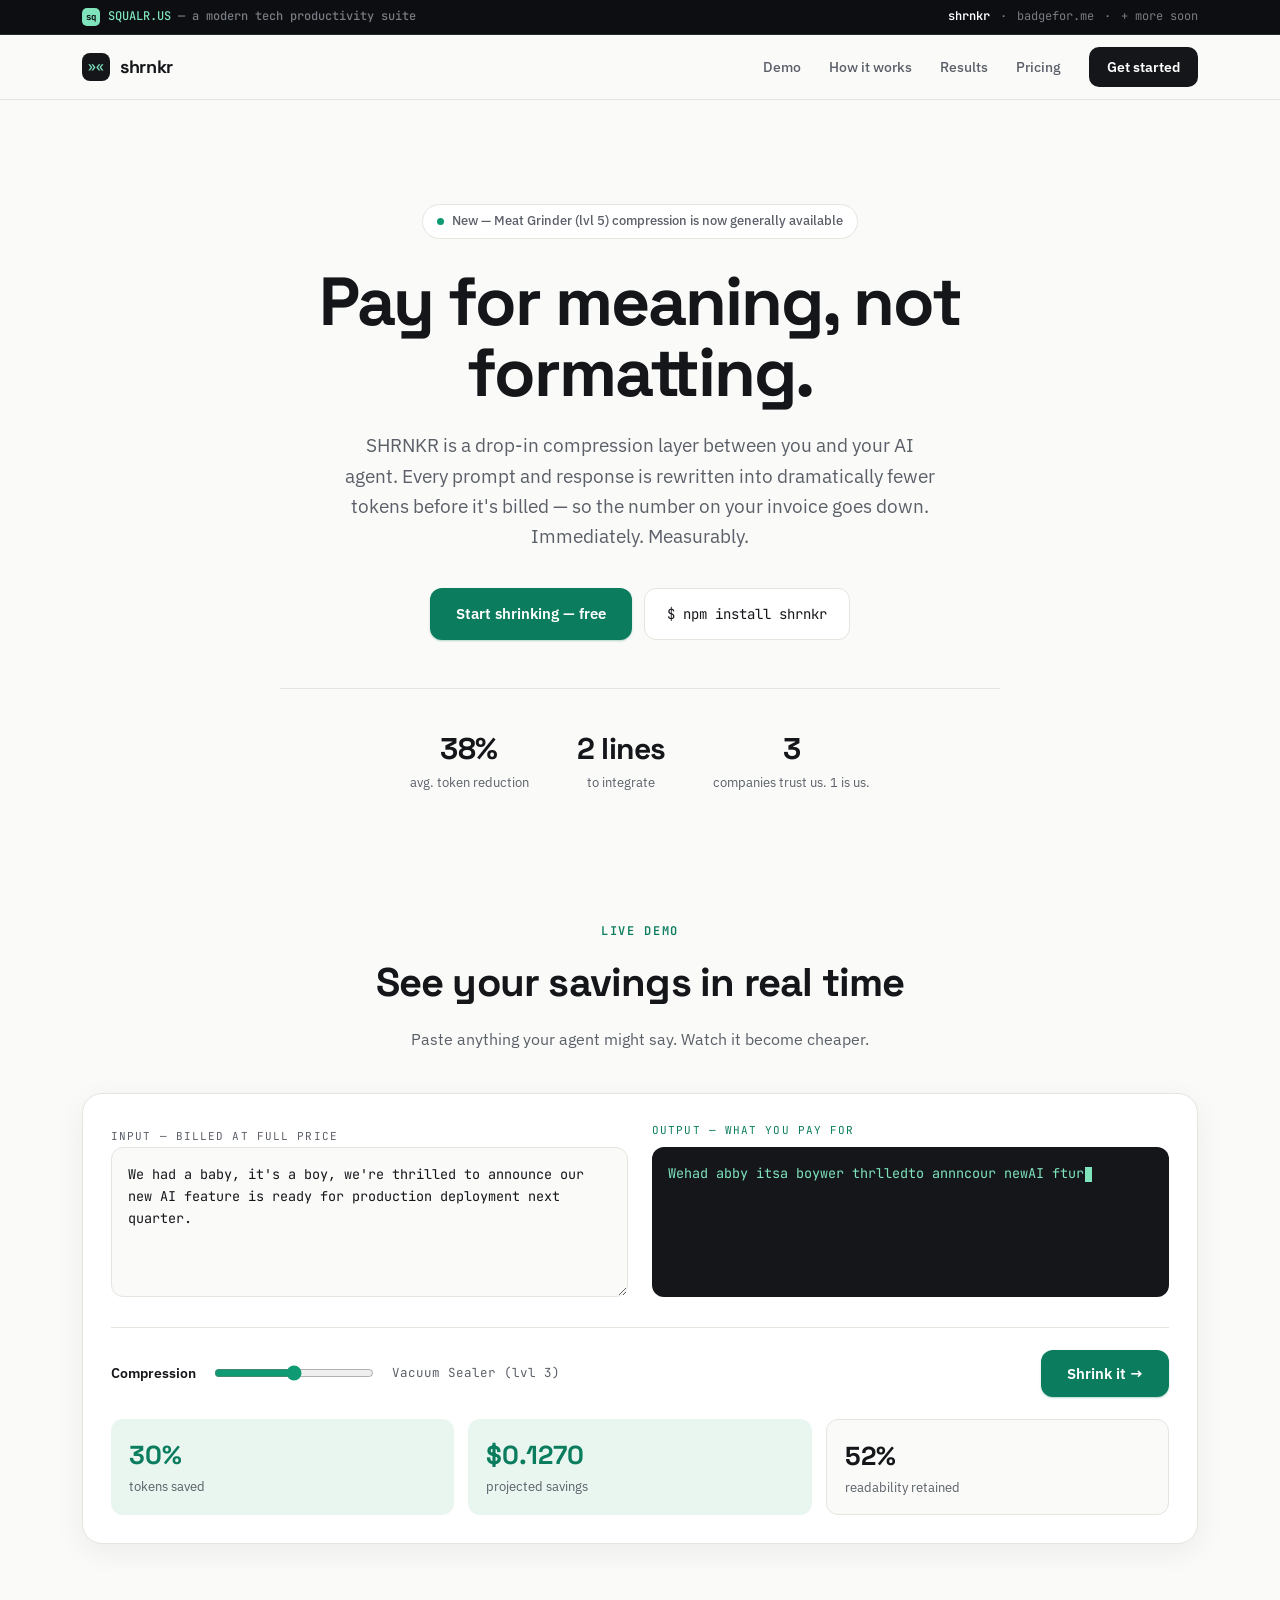
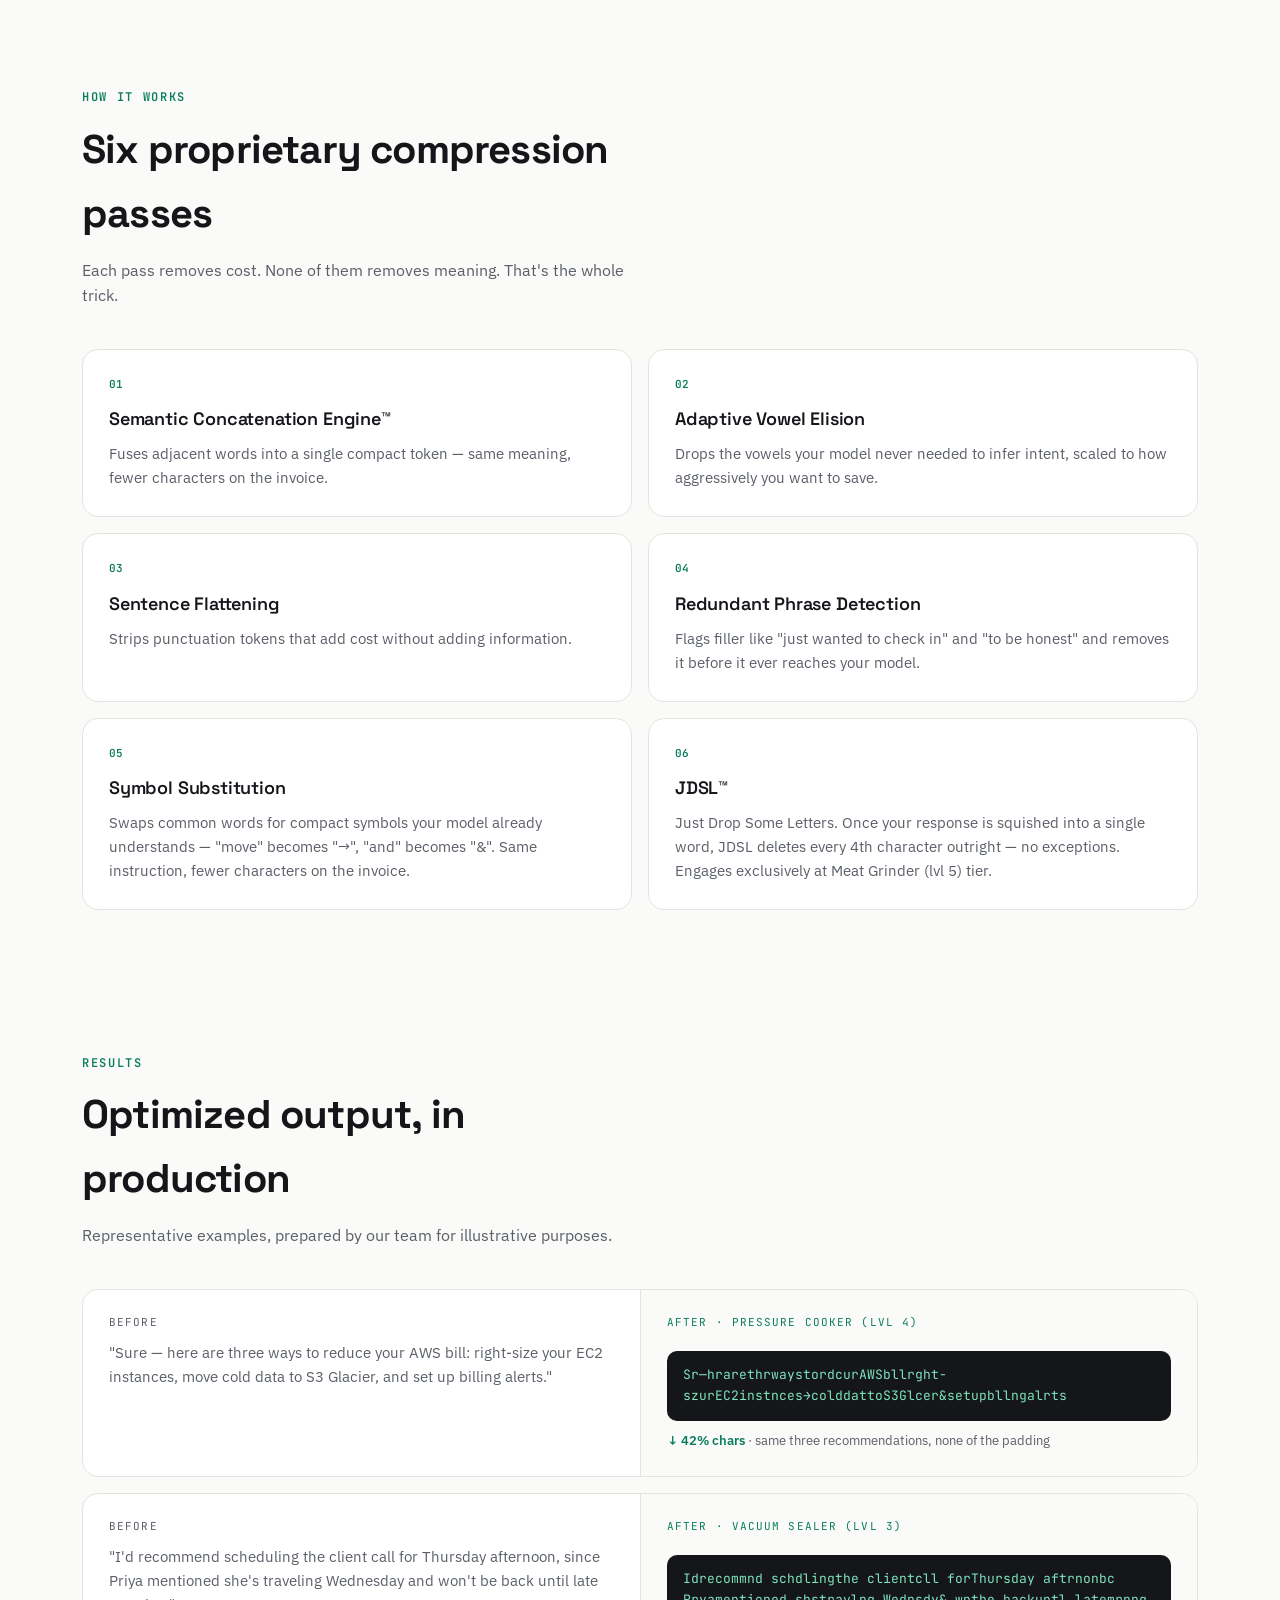
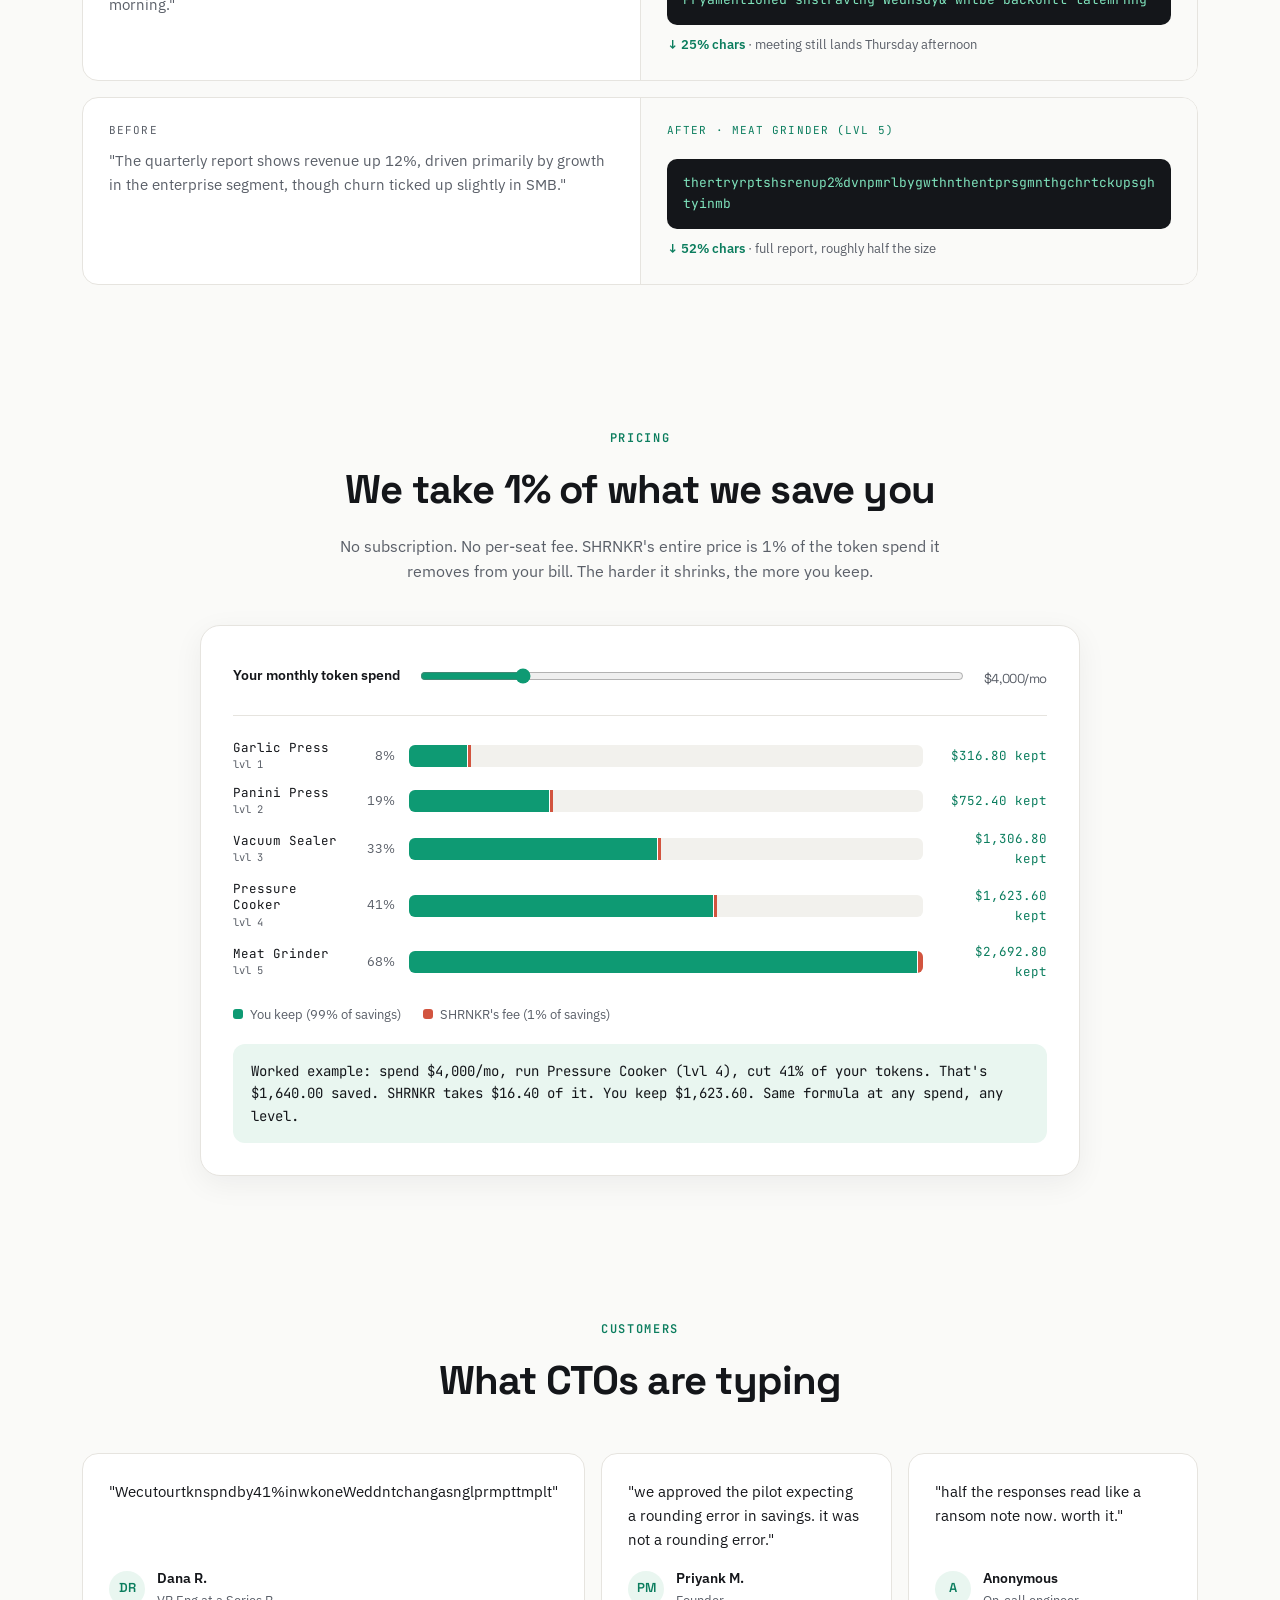
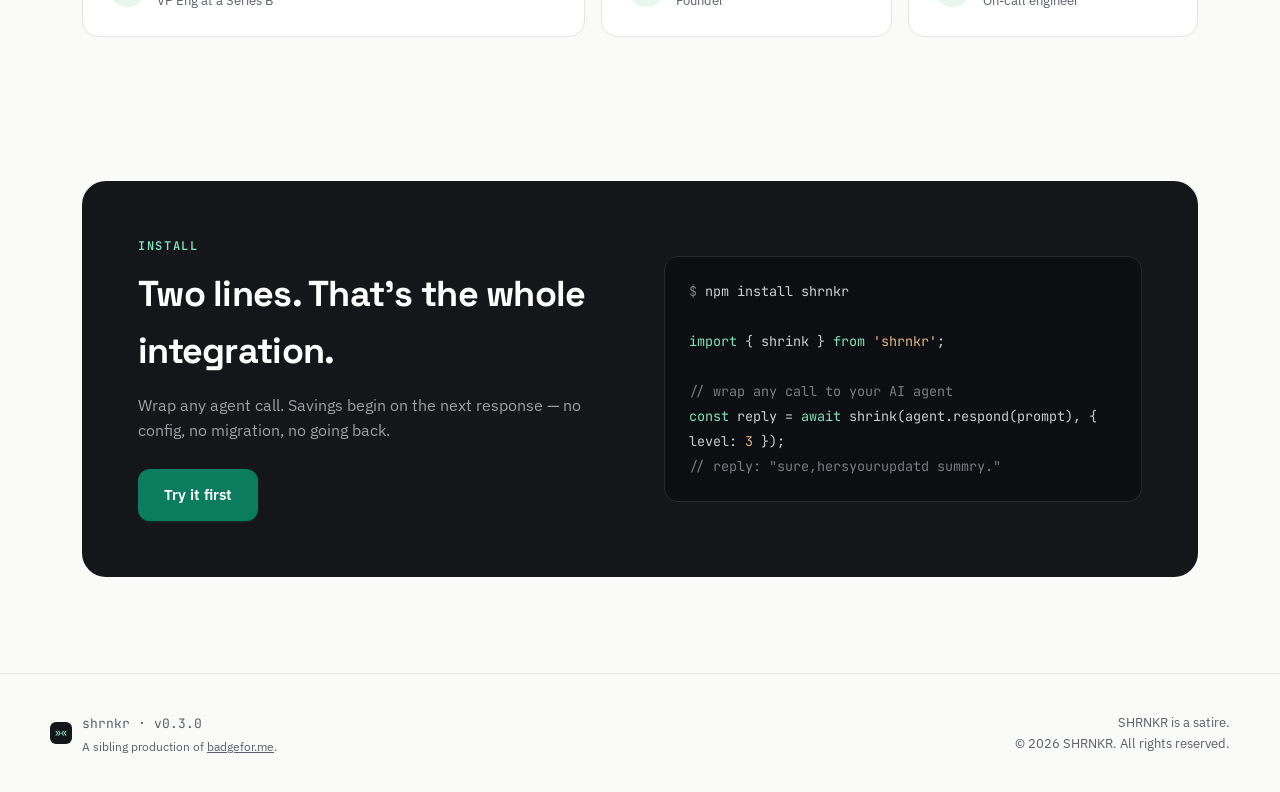
==== commit 148bfb8b: "v0.3.0 — squalr.us suite bar, WCAG AA color-contrast fixes Co-Authored-By: Claude Sonnet 5 <noreply@" ====
--- a/index.html
+++ b/index.html
@@ -42,8 +42,25 @@
 </head>
 <body>
 
-<header>
-  <div class="wrap brand-row">
+<div class="site-topstack">
+  <div class="suite-bar">
+    <div class="wrap suite-bar-in">
+      <a class="suite-bar-brand" href="https://squalr.us/" target="_blank" rel="noopener">
+        <span class="suite-bar-mark">sq</span>
+        <span>SQUALR.US <span class="suite-bar-desc">— a modern tech productivity suite</span></span>
+      </a>
+      <div class="suite-bar-links">
+        <span class="suite-bar-current">shrnkr</span>
+        <span class="suite-bar-dot">&middot;</span>
+        <a href="https://badgefor.me/" target="_blank" rel="noopener">badgefor.me</a>
+        <span class="suite-bar-dot">&middot;</span>
+        <span class="suite-bar-soon">+ more soon</span>
+      </div>
+    </div>
+  </div>
+
+  <header>
+    <div class="wrap brand-row">
     <div class="logo">
       <div class="logo-icon">&raquo;&laquo;</div>
       <div class="brand">shrnkr</div>
@@ -56,7 +73,8 @@
       <a href="#install" class="nav-cta">Get started</a>
     </nav>
   </div>
-</header>
+  </header>
+</div>
 
 <div class="wrap">
 
@@ -84,7 +102,7 @@
     <div class="demo-card">
       <div class="demo-grid">
         <div>
-          <div class="demo-col-label">Input — billed at full price</div>
+          <label class="demo-col-label" for="inputText">Input — billed at full price</label>
           <textarea id="inputText" maxlength="600">We had a baby, it's a boy, we're thrilled to announce our new AI feature is ready for production deployment next quarter.</textarea>
         </div>
         <div>
@@ -268,7 +286,7 @@
     <div class="footer-logo">
       <div class="footer-logo-icon">&raquo;&laquo;</div>
       <div>
-        <span class="footer-logo-text mono">shrnkr &middot; <span>v0.2.1</span></span>
+        <span class="footer-logo-text mono">shrnkr &middot; <span>v0.3.0</span></span>
         <div class="footer-tagline">A sibling production of <a href="https://badgefor.me">badgefor.me</a>.</div>
       </div>
     </div>
--- a/css/styles.css
+++ b/css/styles.css
@@ -14,7 +14,7 @@
   --dark:#14161A;
   --dark-2:#0C0E11;
   --dark-border:#262A30;
-  --dark-muted:#5A5F68;
+  --dark-muted:#787C83;
   --track:#F2F1ED;
 }
 *{box-sizing:border-box;}
@@ -32,11 +32,38 @@
 
 .mono{font-family:'JetBrains Mono', monospace;}
 
-.wrap{max-width:1120px;margin:0 auto;padding:0 32px;}
+.wrap{max-width:1180px;margin:0 auto;padding:0 32px;}
+
+/* ---------- suite bar ---------- */
+.site-topstack{position:sticky;top:0;z-index:50;}
+.suite-bar{background:var(--dark-2);border-bottom:1px solid var(--dark-border);}
+.suite-bar-in{
+  display:flex;align-items:center;justify-content:space-between;gap:16px;
+  height:34px;
+  font-family:'JetBrains Mono',monospace;font-size:12px;
+}
+.suite-bar-brand{
+  display:flex;align-items:center;gap:8px;
+  color:var(--mint);text-decoration:none;font-weight:500;
+  white-space:nowrap;overflow:hidden;
+}
+.suite-bar-brand:hover{color:#fff;}
+.suite-bar-mark{
+  flex:none;width:18px;height:18px;border-radius:5px;
+  background:var(--mint);color:var(--dark-2);
+  display:flex;align-items:center;justify-content:center;
+  font-size:9px;font-weight:700;
+}
+.suite-bar-desc{color:var(--dark-muted);}
+.suite-bar-links{display:flex;align-items:center;gap:10px;white-space:nowrap;}
+.suite-bar-links a{color:var(--dark-muted);text-decoration:none;transition:color 0.15s ease;}
+.suite-bar-links a:hover{color:var(--mint);}
+.suite-bar-current{color:#fff;font-weight:600;}
+.suite-bar-soon{color:var(--dark-muted);}
+.suite-bar-dot{color:var(--dark-muted);}
 
 /* ---------- header ---------- */
 header{
-  position:sticky;top:0;z-index:50;
   background:rgba(250,250,248,0.85);
   backdrop-filter:blur(12px);
   -webkit-backdrop-filter:blur(12px);
@@ -75,7 +102,7 @@
   padding:9px 18px;
   border-radius:10px;
 }
-nav a.nav-cta:hover{background:var(--green);color:#fff;}
+nav a.nav-cta:hover{background:var(--green-dark);color:#fff;}
 
 /* ---------- hero ---------- */
 .hero{padding:104px 0 72px;text-align:center;}
@@ -108,15 +135,15 @@
   padding:14px 26px;
   border:none;
   border-radius:12px;
-  background:var(--green);
+  background:var(--green-dark);
   color:#fff;
   cursor:pointer;
   text-decoration:none;
   display:inline-block;
-  box-shadow:0 1px 2px rgba(14,154,115,0.3);
+  box-shadow:0 1px 2px rgba(11,125,94,0.3);
   transition:background 0.15s ease;
 }
-.btn:hover{background:var(--green-dark);}
+.btn:hover{background:var(--dark);}
 .btn.ghost{
   background:var(--surface);
   border:1px solid var(--border);
@@ -147,7 +174,7 @@
   font-family:'JetBrains Mono',monospace;
   font-size:12px;
   letter-spacing:0.14em;
-  color:var(--green);
+  color:var(--green-dark);
   font-weight:600;
   text-transform:uppercase;
   margin-bottom:10px;
@@ -178,7 +205,7 @@
   margin-bottom:8px;
   color:var(--ink-soft);
 }
-.demo-col-label.output{color:var(--green);}
+.demo-col-label.output{color:var(--green-dark);}
 textarea{
   width:100%;min-height:150px;
   font-family:'JetBrains Mono',monospace;
@@ -236,7 +263,7 @@
   transition:border-color 0.15s ease;
 }
 .feature-card:hover{border-color:var(--green);}
-.feature-num{font-family:'JetBrains Mono',monospace;font-size:11px;color:var(--green);font-weight:600;margin-bottom:12px;}
+.feature-num{font-family:'JetBrains Mono',monospace;font-size:11px;color:var(--green-dark);font-weight:600;margin-bottom:12px;}
 .feature-card h3{
   font-family:'Space Grotesk',sans-serif;font-weight:600;font-size:18px;
   margin:0 0 8px;letter-spacing:-0.01em;
@@ -257,9 +284,9 @@
 .result-after{background:var(--bg);border-left:1px solid var(--border);display:flex;flex-direction:column;gap:10px;}
 .result-label{
   font-family:'JetBrains Mono',monospace;font-size:11px;letter-spacing:0.1em;
-  text-transform:uppercase;color:var(--ink-faint);margin-bottom:10px;
-}
-.result-label.after{color:var(--green);}
+  text-transform:uppercase;color:var(--ink-soft);margin-bottom:10px;
+}
+.result-label.after{color:var(--green-dark);}
 .result-before-text{font-size:14.5px;line-height:1.65;color:var(--ink-soft);}
 .result-snippet{
   font-family:'JetBrains Mono',monospace;font-size:13px;line-height:1.6;
@@ -292,12 +319,12 @@
   display:grid;grid-template-columns:104px 44px 1fr 110px;gap:14px;align-items:center;
 }
 .pricing-row .level{font-family:'JetBrains Mono',monospace;font-size:12.5px;color:var(--ink);line-height:1.3;}
-.pricing-row .level-num{font-size:10.5px;color:var(--ink-faint);}
+.pricing-row .level-num{font-size:10.5px;color:var(--ink-soft);}
 .pricing-row .reduction{font-size:13px;color:var(--ink-soft);text-align:right;}
 .pricing-bar-track{background:var(--track);height:22px;border-radius:6px;overflow:hidden;}
 .pricing-bar-fill{height:100%;display:flex;}
 .pricing-bar-keep{flex:99 1 auto;background:var(--green);}
-.pricing-bar-fee{flex:1 1 auto;min-width:3px;background:var(--rust);}
+.pricing-bar-fee{flex:1 1 auto;min-width:3px;background:var(--rust);box-shadow:-1px 0 0 var(--surface);}
 .pricing-row .keep{font-family:'JetBrains Mono',monospace;font-size:12.5px;color:var(--green-dark);text-align:right;}
 .pricing-legend{display:flex;gap:22px;flex-wrap:wrap;padding-top:16px;font-size:12.5px;color:var(--ink-soft);}
 .pricing-legend span{display:flex;align-items:center;gap:7px;}
@@ -359,16 +386,20 @@
   display:flex;align-items:center;justify-content:center;
 }
 .footer-logo-text{font-size:13px;color:var(--ink-soft);}
-.footer-tagline{font-size:12px;color:var(--ink-faint);margin-top:2px;}
+.footer-tagline{font-size:12px;color:var(--ink-soft);margin-top:2px;}
 .footer-tagline a{color:var(--ink-soft);}
-.footer-tagline a:hover{color:var(--green);}
-.footer-note{font-size:12.5px;color:var(--ink-faint);text-align:right;line-height:1.7;}
+.footer-tagline a:hover{color:var(--green-dark);}
+.footer-note{font-size:12.5px;color:var(--ink-soft);text-align:right;line-height:1.7;}
 .footer-note a{color:var(--ink-soft);}
-.footer-note a:hover{color:var(--green);}
+.footer-note a:hover{color:var(--green-dark);}
 
 /* ---------- responsive ---------- */
 @media (max-width:900px){
   nav a:not(.nav-cta){display:none;}
+}
+@media (max-width:560px){
+  .suite-bar-desc{display:none;}
+  .suite-bar-soon{display:none;}
 }
 @media (max-width:760px){
   .testimonials-grid{grid-template-columns:1fr;}
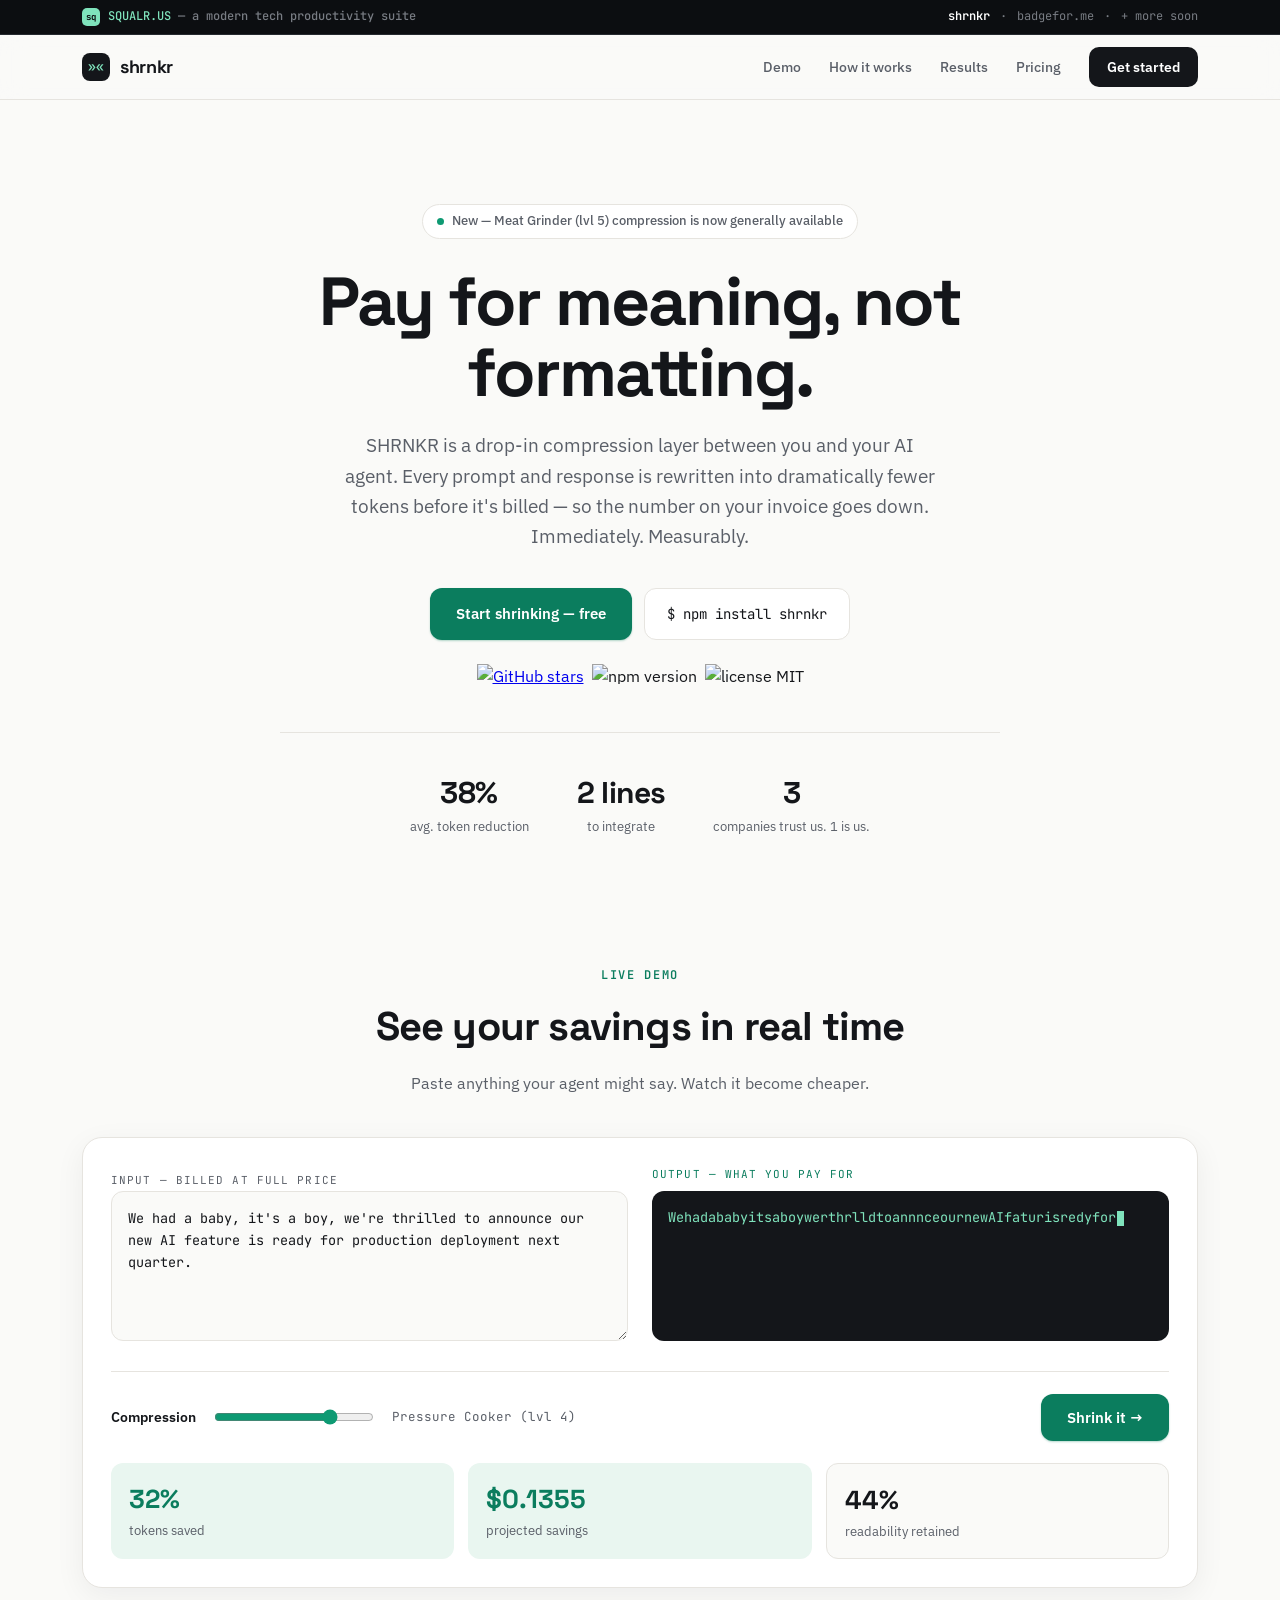
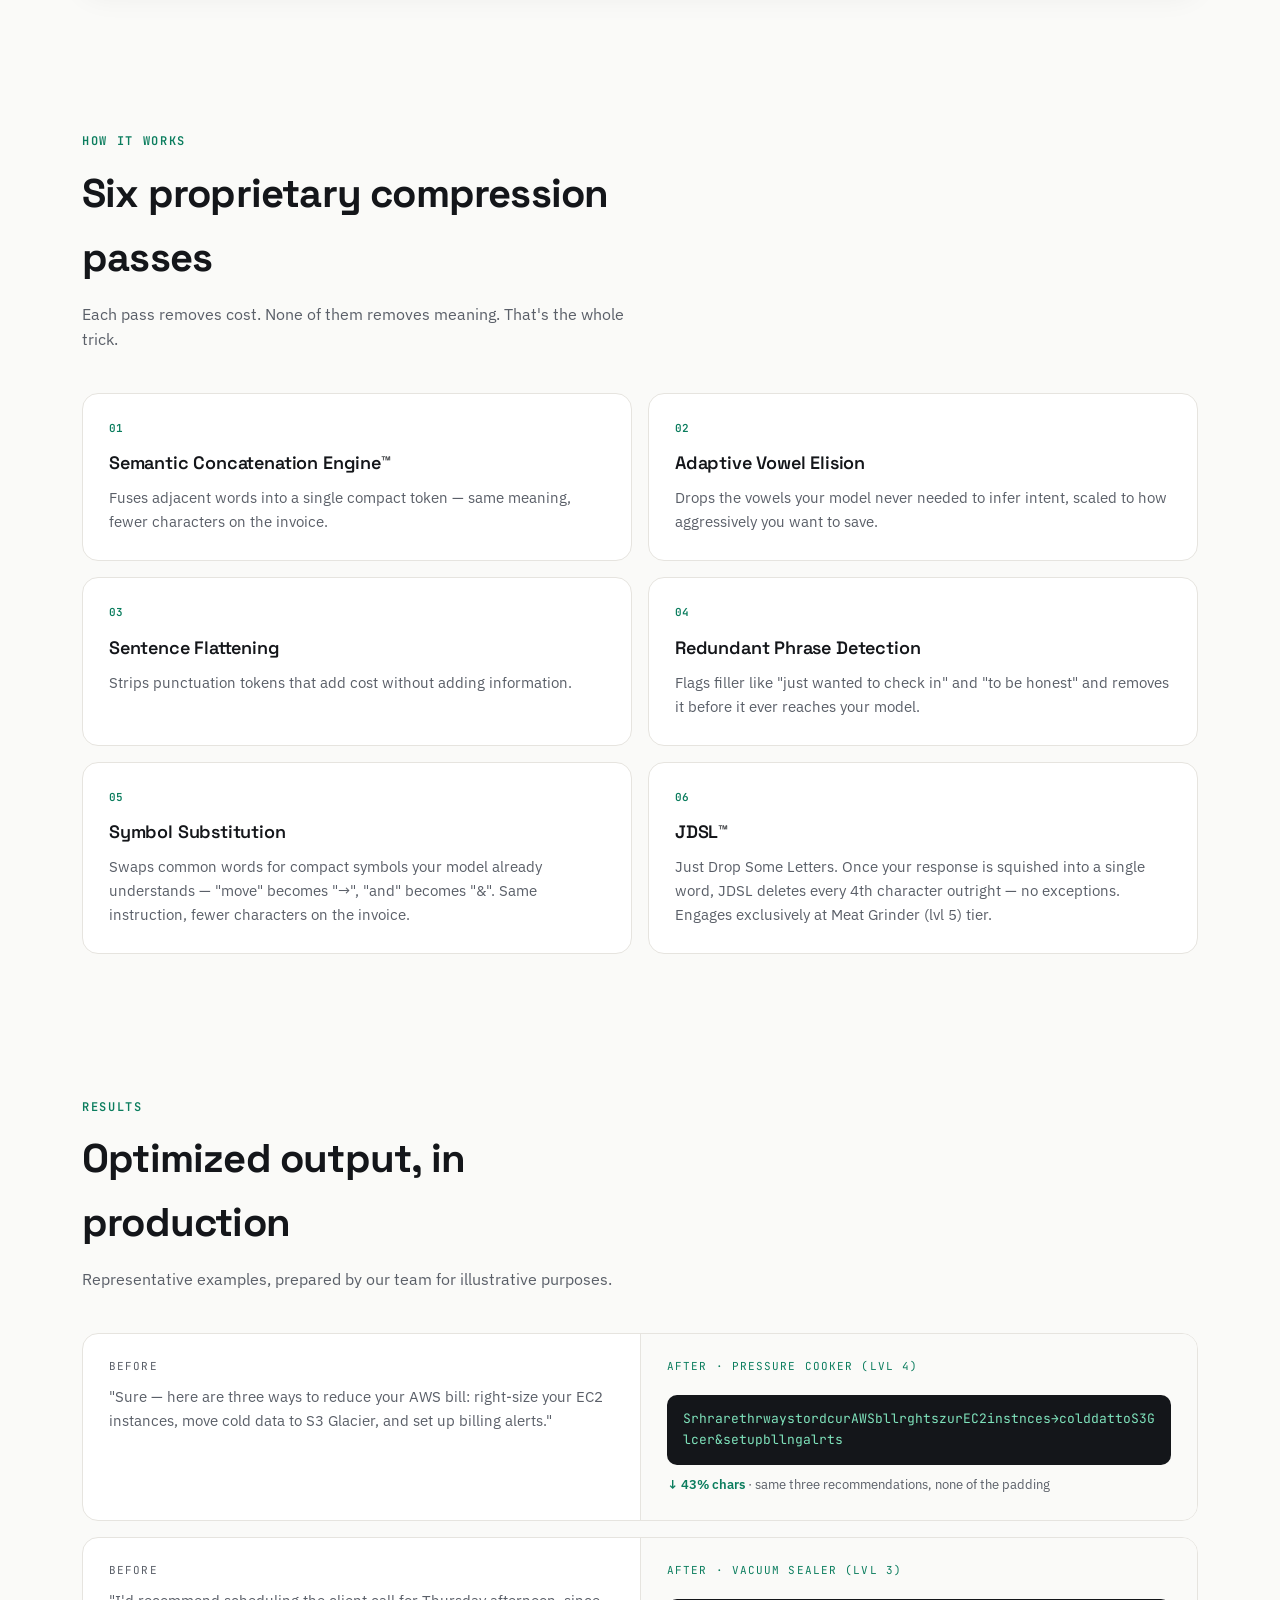
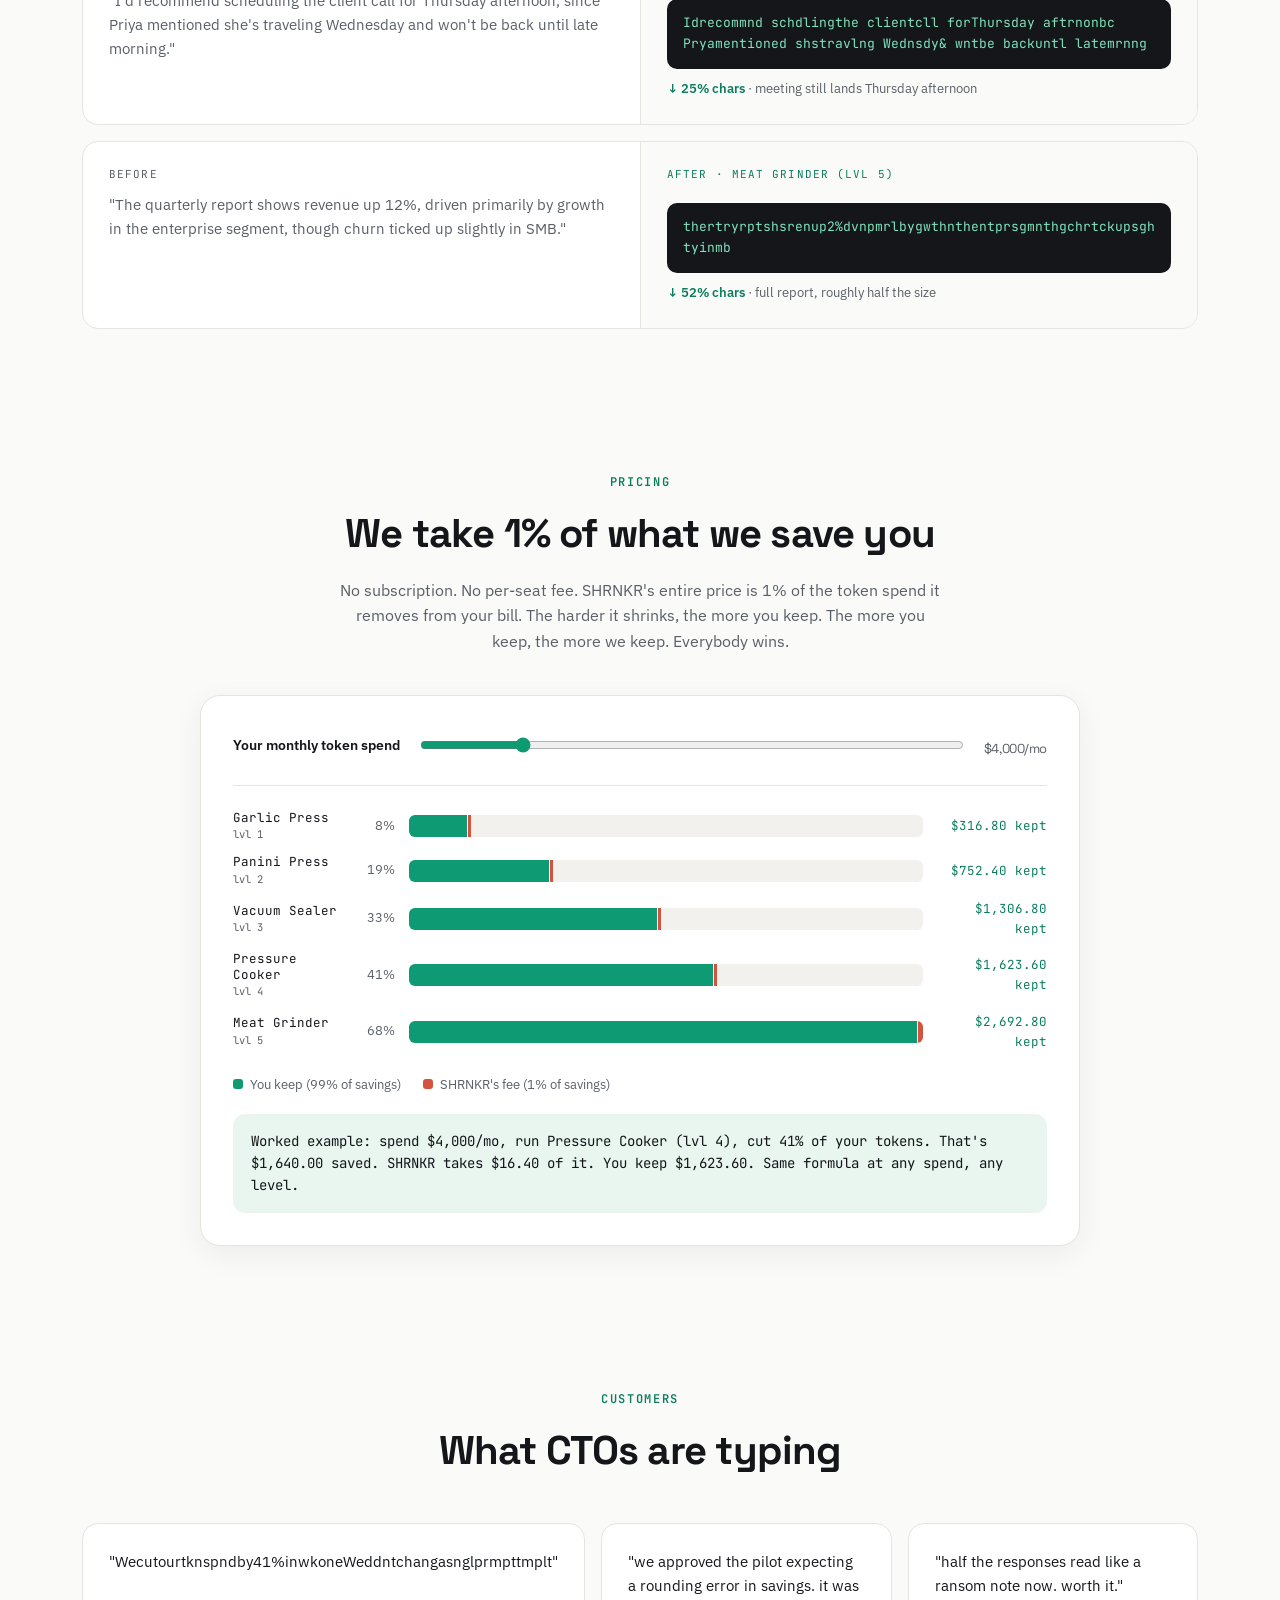
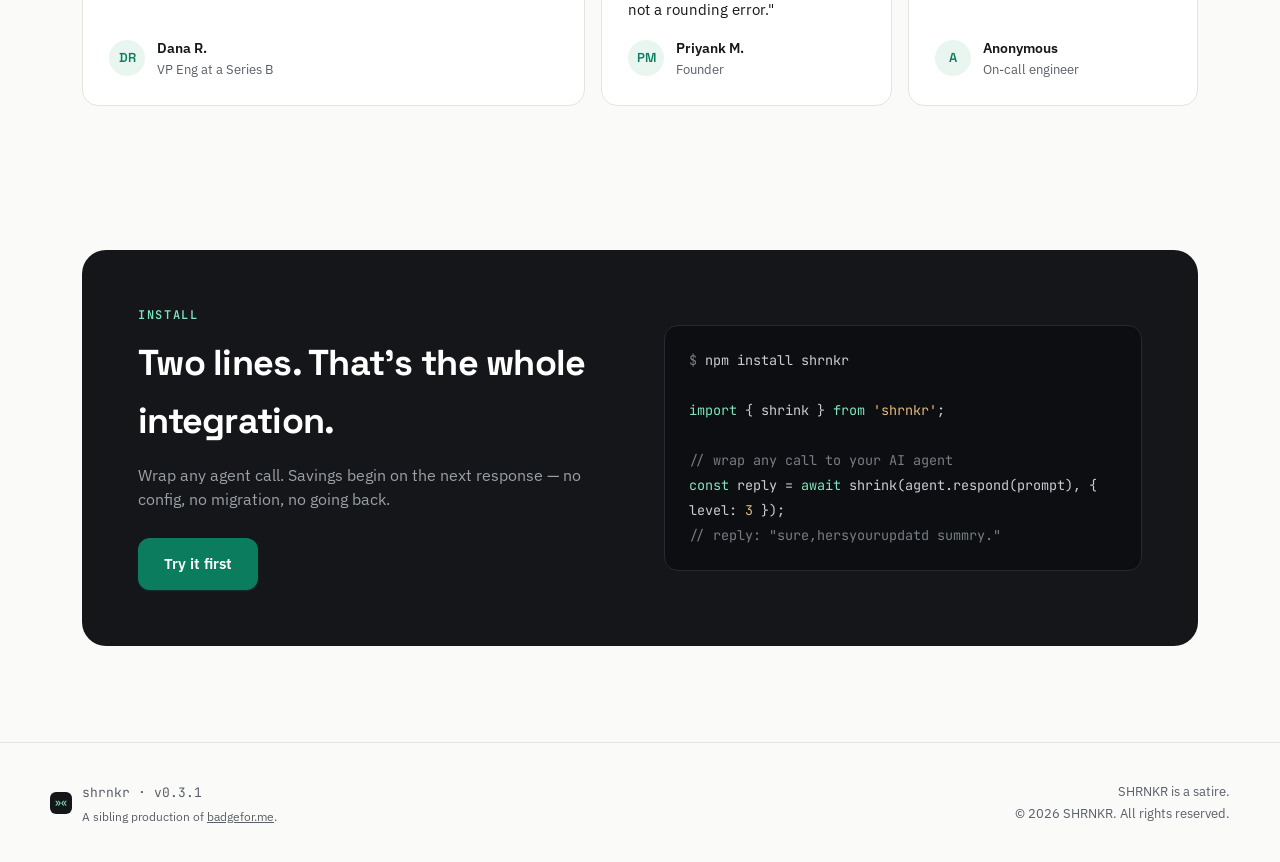
==== commit ec533970: "v0.3.1 — GitHub stars badge, SCIENCE.md token-cost analysis, dash-stripping fix, lvl 4 default" ====
--- a/index.html
+++ b/index.html
@@ -86,6 +86,11 @@
       <a class="btn" href="#demo">Start shrinking — free</a>
       <a class="btn ghost" href="#install">$ npm install shrnkr</a>
     </div>
+    <div class="badge-row">
+      <a href="https://github.com/squalrus/shrnkr.dev" target="_blank" rel="noopener"><img src="https://img.shields.io/github/stars/squalrus/shrnkr.dev?style=flat-square&amp;label=stars&amp;color=0E9A73&amp;labelColor=14161A" alt="GitHub stars"></a>
+      <img src="https://img.shields.io/badge/npm-v0.3.1-0E9A73?style=flat-square&amp;labelColor=14161A" alt="npm version">
+      <img src="https://img.shields.io/badge/license-MIT-0E9A73?style=flat-square&amp;labelColor=14161A" alt="license MIT">
+    </div>
     <div class="hero-stats">
       <div><div class="hero-stat-value">38%</div><div class="hero-stat-label">avg. token reduction</div></div>
       <div><div class="hero-stat-value">2 lines</div><div class="hero-stat-label">to integrate</div></div>
@@ -112,8 +117,8 @@
       </div>
       <div class="demo-controls">
         <label for="aggression">Compression</label>
-        <input type="range" id="aggression" min="1" max="5" value="3">
-        <span id="aggressionLabel" class="level-label mono">Vacuum Sealer (lvl 3)</span>
+        <input type="range" id="aggression" min="1" max="5" value="4">
+        <span id="aggressionLabel" class="level-label mono">Pressure Cooker (lvl 4)</span>
         <div class="spacer"></div>
         <button class="btn" id="shrinkBtn">Shrink it &rarr;</button>
       </div>
@@ -179,8 +184,8 @@
         </div>
         <div class="result-after">
           <div class="result-label after">After · Pressure Cooker (lvl 4)</div>
-          <div class="result-snippet">Sr—hrarethrwaystordcurAWSbllrght-szurEC2instnces→colddattoS3Glcer&amp;setupbllngalrts</div>
-          <div class="result-meta"><span class="saving">&darr; 42% chars</span> &middot; same three recommendations, none of the padding</div>
+          <div class="result-snippet">SrhrarethrwaystordcurAWSbllrghtszurEC2instnces→colddattoS3Glcer&amp;setupbllngalrts</div>
+          <div class="result-meta"><span class="saving">&darr; 43% chars</span> &middot; same three recommendations, none of the padding</div>
         </div>
       </div>
       <div class="result-card">
@@ -212,7 +217,7 @@
     <div class="section-head center">
       <div class="eyebrow">Pricing</div>
       <h2>We take 1% of what we save you</h2>
-      <p>No subscription. No per-seat fee. SHRNKR's entire price is 1% of the token spend it removes from your bill. The harder it shrinks, the more you keep.</p>
+      <p>No subscription. No per-seat fee. SHRNKR's entire price is 1% of the token spend it removes from your bill. The harder it shrinks, the more you keep. The more you keep, the more we keep. Everybody wins.</p>
     </div>
     <div class="pricing-card">
       <div class="pricing-spend-row">
@@ -286,7 +291,7 @@
     <div class="footer-logo">
       <div class="footer-logo-icon">&raquo;&laquo;</div>
       <div>
-        <span class="footer-logo-text mono">shrnkr &middot; <span>v0.3.0</span></span>
+        <span class="footer-logo-text mono">shrnkr &middot; <span>v0.3.1</span></span>
         <div class="footer-tagline">A sibling production of <a href="https://badgefor.me">badgefor.me</a>.</div>
       </div>
     </div>
--- a/css/styles.css
+++ b/css/styles.css
@@ -127,7 +127,9 @@
   max-width:600px;margin:0 auto 36px;
   font-size:19px;color:var(--ink-soft);
 }
-.cta-row{display:flex;gap:12px;justify-content:center;flex-wrap:wrap;margin-bottom:48px;}
+.cta-row{display:flex;gap:12px;justify-content:center;flex-wrap:wrap;margin-bottom:24px;}
+.badge-row{display:flex;gap:8px;justify-content:center;flex-wrap:wrap;align-items:center;margin-bottom:48px;}
+.badge-row img{display:block;height:20px;}
 .btn{
   font-family:'IBM Plex Sans',sans-serif;
   font-size:15px;
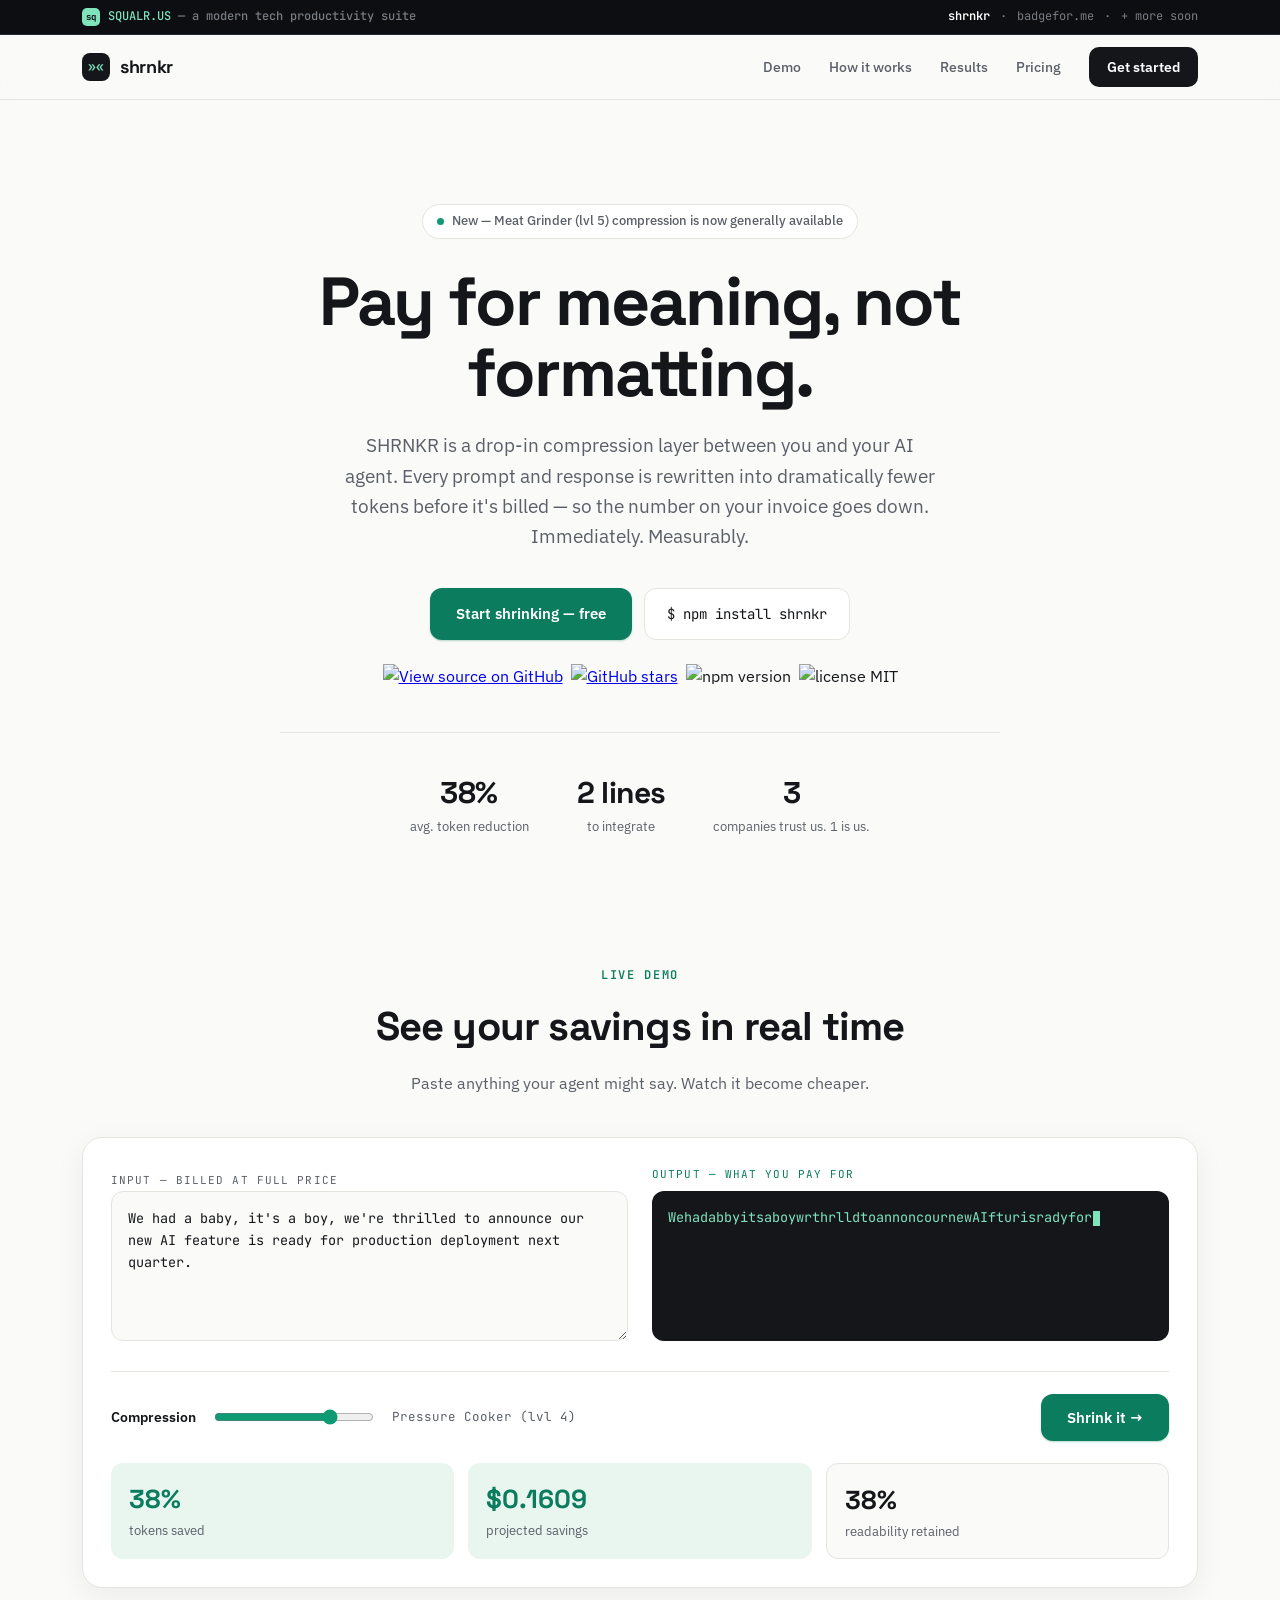
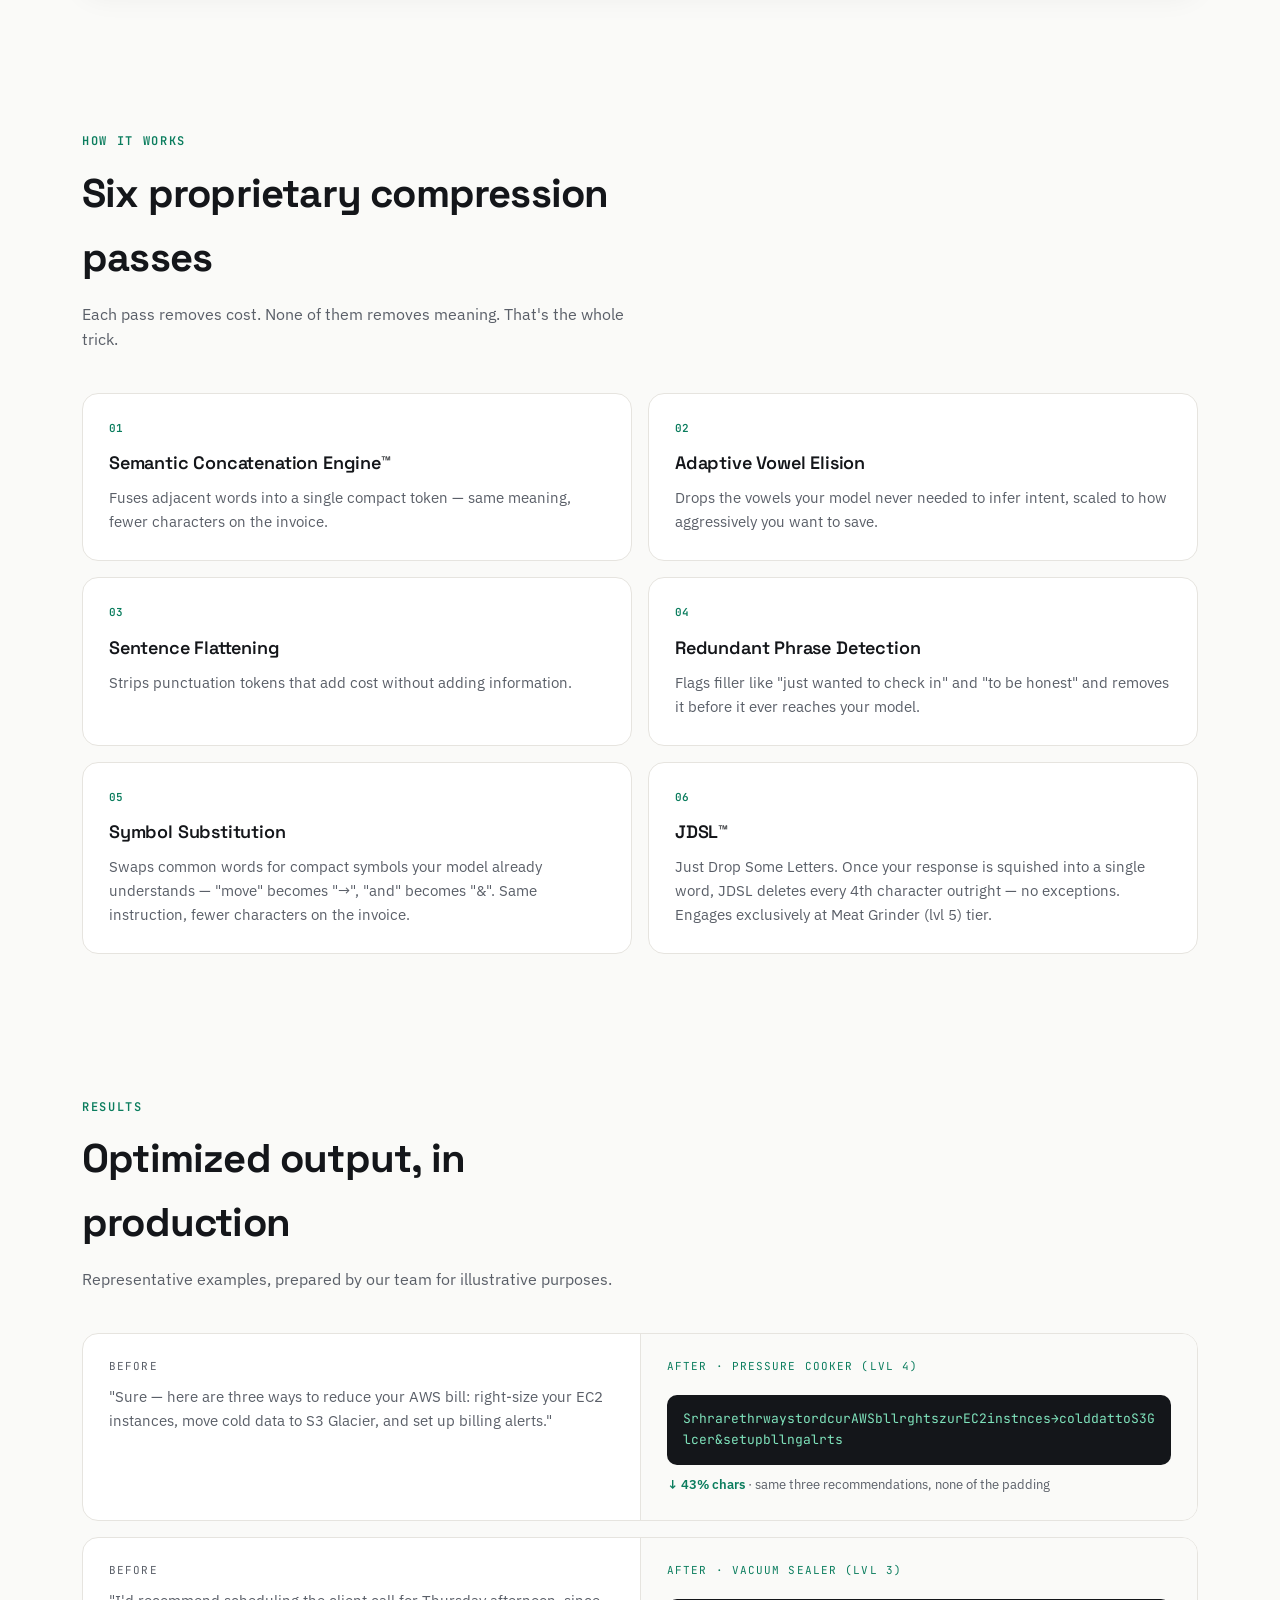
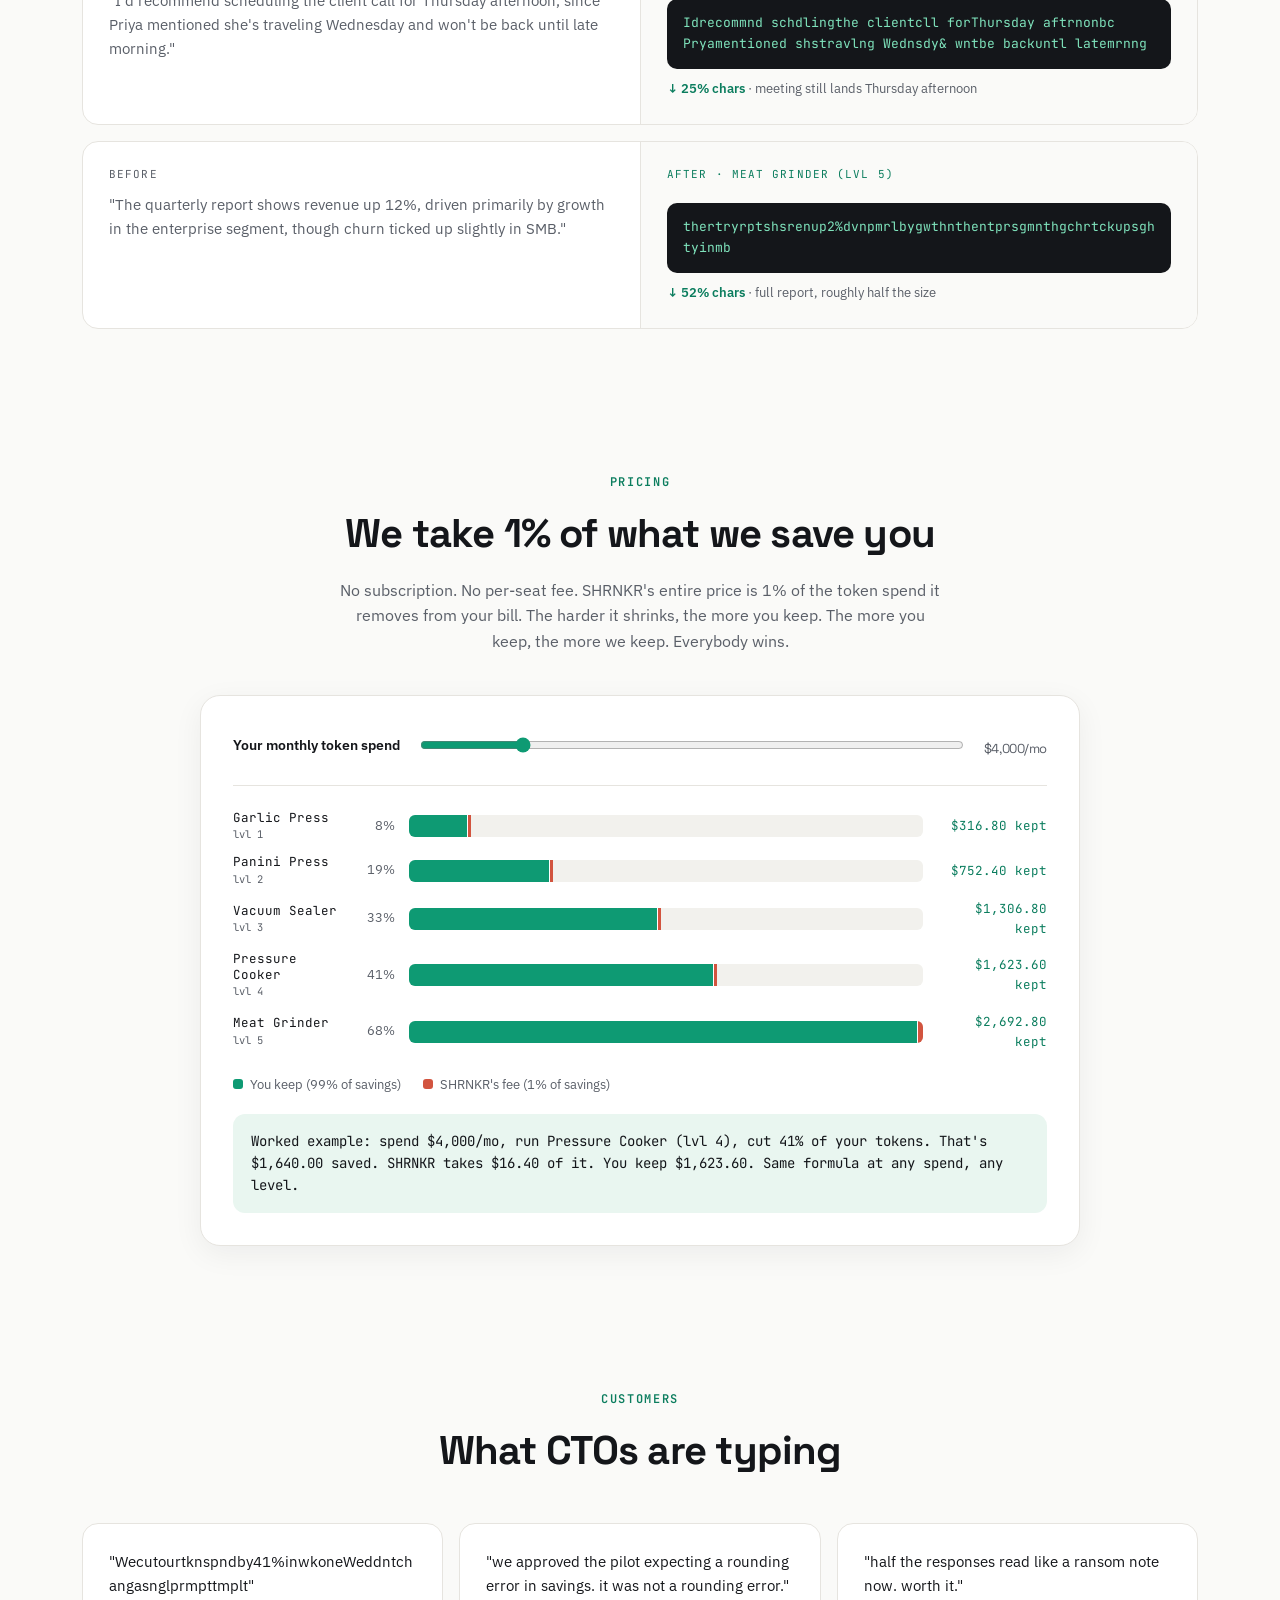
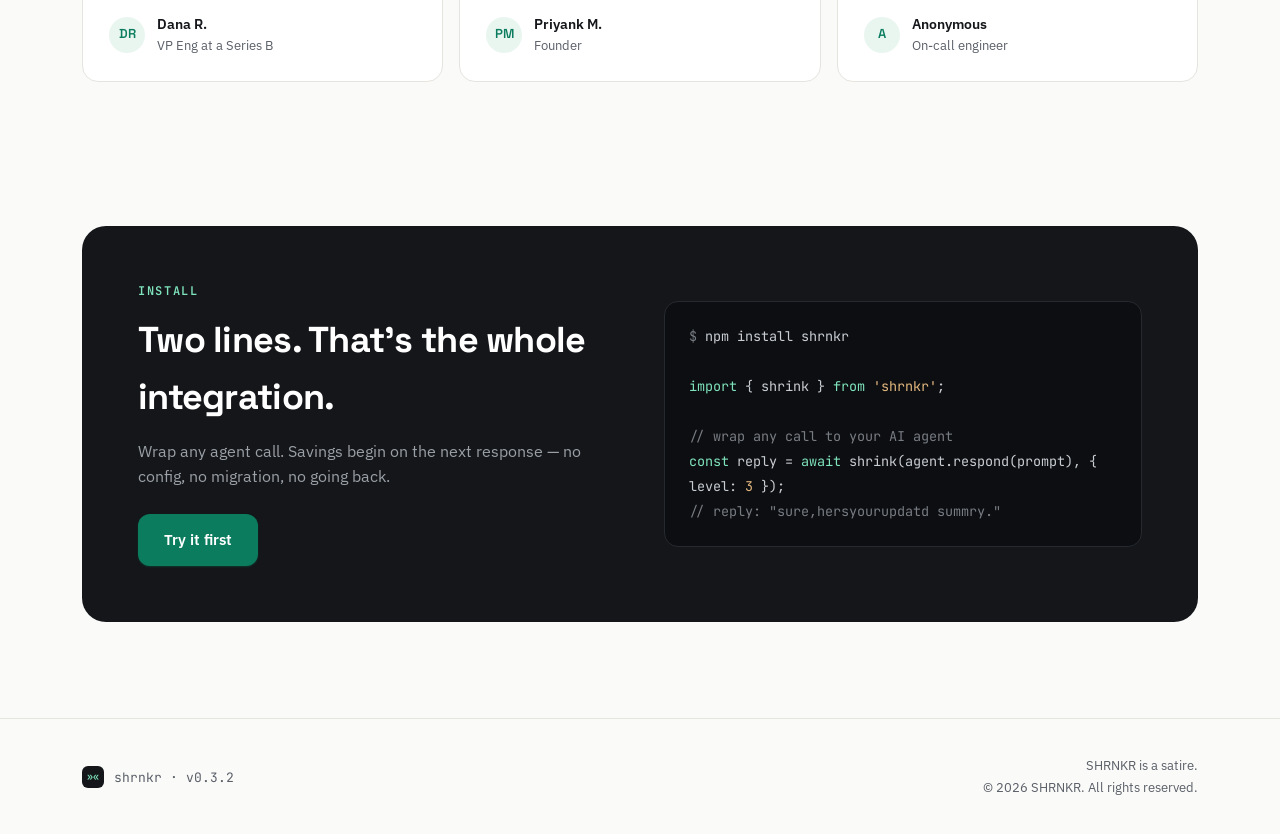
==== commit 44e8a1dc: "v0.3.2 — GitHub repo badge, footer cleanup, mobile padding fix, testimonial overflow fix Co-Authored" ====
--- a/index.html
+++ b/index.html
@@ -87,8 +87,9 @@
       <a class="btn ghost" href="#install">$ npm install shrnkr</a>
     </div>
     <div class="badge-row">
+      <a href="https://github.com/squalrus/shrnkr.dev" target="_blank" rel="noopener"><img src="https://img.shields.io/badge/GitHub-View_source-0E9A73?style=flat-square&amp;logo=github&amp;logoColor=white&amp;labelColor=14161A" alt="View source on GitHub"></a>
       <a href="https://github.com/squalrus/shrnkr.dev" target="_blank" rel="noopener"><img src="https://img.shields.io/github/stars/squalrus/shrnkr.dev?style=flat-square&amp;label=stars&amp;color=0E9A73&amp;labelColor=14161A" alt="GitHub stars"></a>
-      <img src="https://img.shields.io/badge/npm-v0.3.1-0E9A73?style=flat-square&amp;labelColor=14161A" alt="npm version">
+      <img src="https://img.shields.io/badge/npm-v0.3.2-0E9A73?style=flat-square&amp;labelColor=14161A" alt="npm version">
       <img src="https://img.shields.io/badge/license-MIT-0E9A73?style=flat-square&amp;labelColor=14161A" alt="license MIT">
     </div>
     <div class="hero-stats">
@@ -291,8 +292,7 @@
     <div class="footer-logo">
       <div class="footer-logo-icon">&raquo;&laquo;</div>
       <div>
-        <span class="footer-logo-text mono">shrnkr &middot; <span>v0.3.1</span></span>
-        <div class="footer-tagline">A sibling production of <a href="https://badgefor.me">badgefor.me</a>.</div>
+        <span class="footer-logo-text mono">shrnkr &middot; <span>v0.3.2</span></span>
       </div>
     </div>
     <div class="footer-note">
--- a/css/styles.css
+++ b/css/styles.css
@@ -344,7 +344,7 @@
   background:var(--surface);border:1px solid var(--border);border-radius:16px;
   padding:26px;display:flex;flex-direction:column;gap:16px;
 }
-.testimonial-card p{margin:0;font-size:14.5px;line-height:1.65;color:var(--ink);flex:1;}
+.testimonial-card p{margin:0;font-size:14.5px;line-height:1.65;color:var(--ink);flex:1;overflow-wrap:anywhere;}
 .testimonial-who{display:flex;align-items:center;gap:12px;}
 .testimonial-avatar{
   width:36px;height:36px;border-radius:50%;
@@ -378,7 +378,7 @@
 /* ---------- footer ---------- */
 footer{border-top:1px solid var(--border);}
 .footer-inner{
-  padding:36px 0;display:flex;justify-content:space-between;align-items:center;
+  padding:36px 32px;display:flex;justify-content:space-between;align-items:center;
   flex-wrap:wrap;gap:16px;
 }
 .footer-logo{display:flex;align-items:center;gap:10px;}
@@ -388,9 +388,6 @@
   display:flex;align-items:center;justify-content:center;
 }
 .footer-logo-text{font-size:13px;color:var(--ink-soft);}
-.footer-tagline{font-size:12px;color:var(--ink-soft);margin-top:2px;}
-.footer-tagline a{color:var(--ink-soft);}
-.footer-tagline a:hover{color:var(--green-dark);}
 .footer-note{font-size:12.5px;color:var(--ink-soft);text-align:right;line-height:1.7;}
 .footer-note a{color:var(--ink-soft);}
 .footer-note a:hover{color:var(--green-dark);}
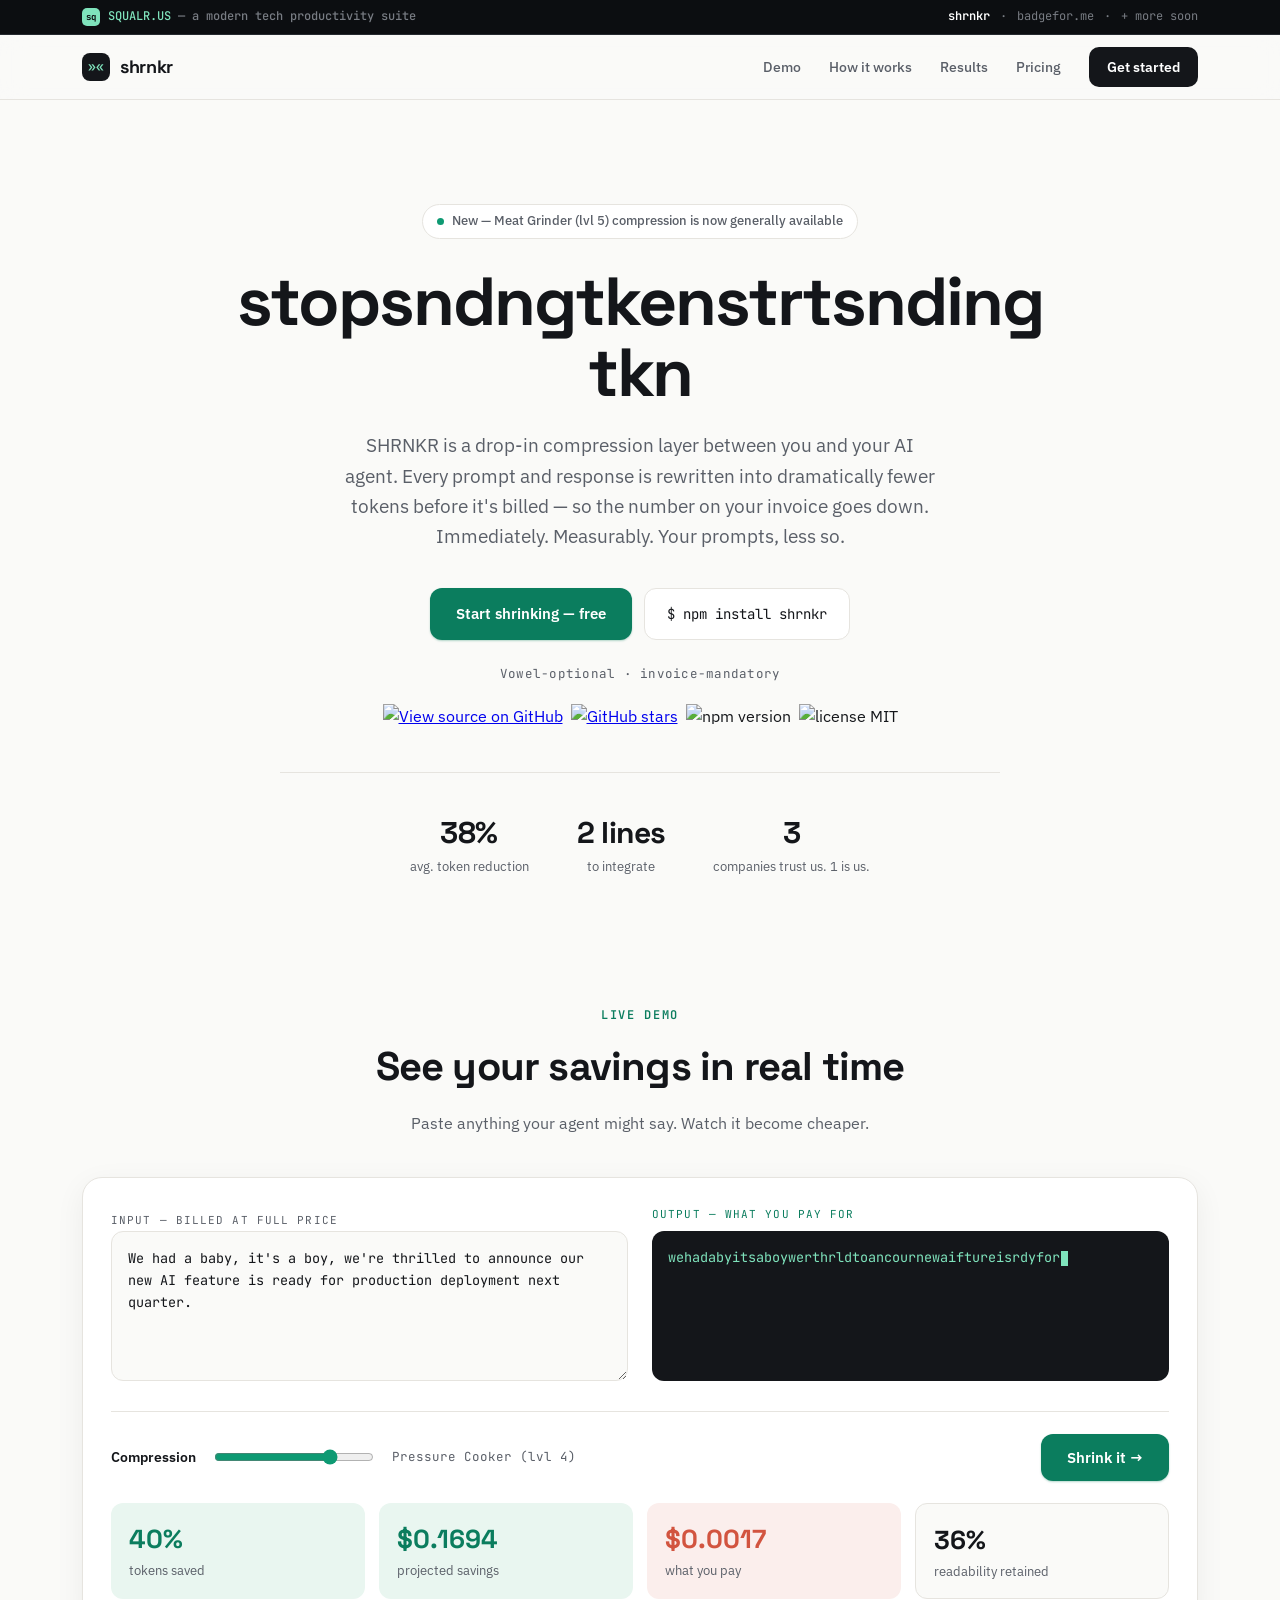
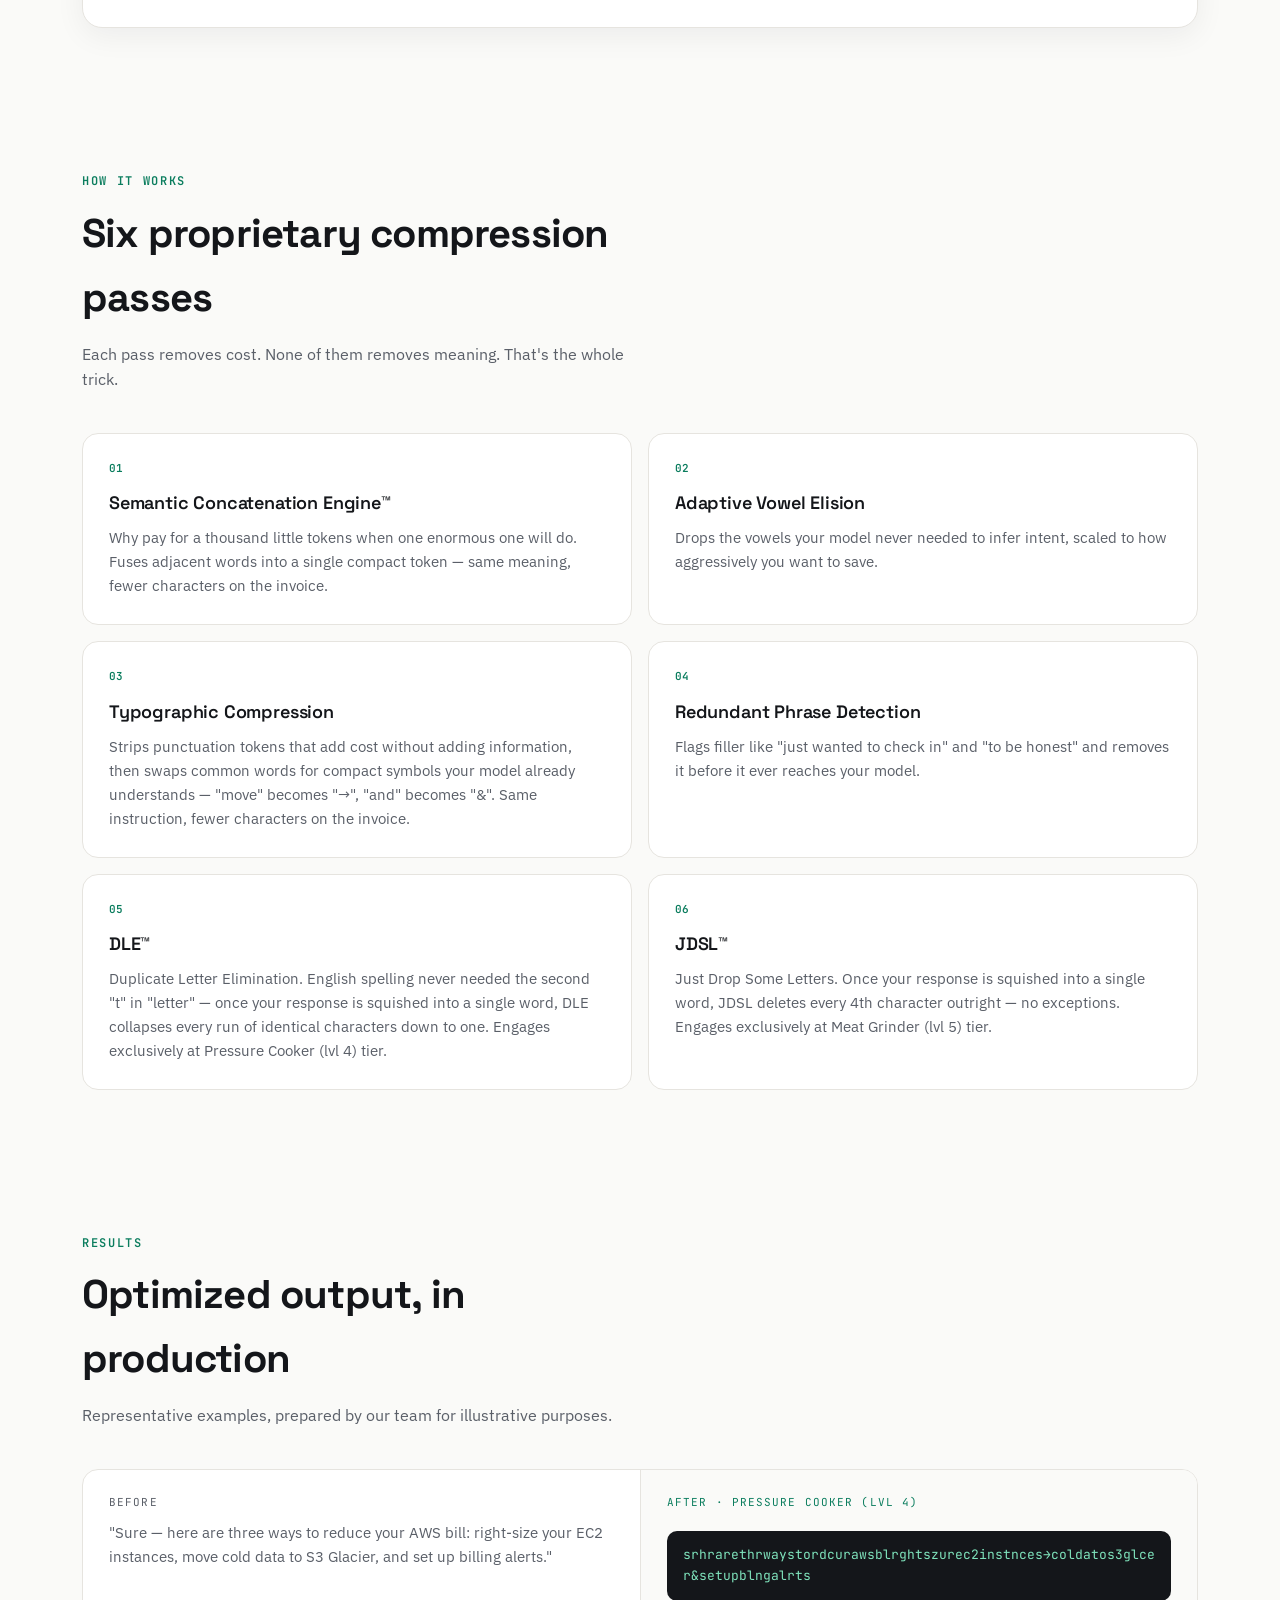
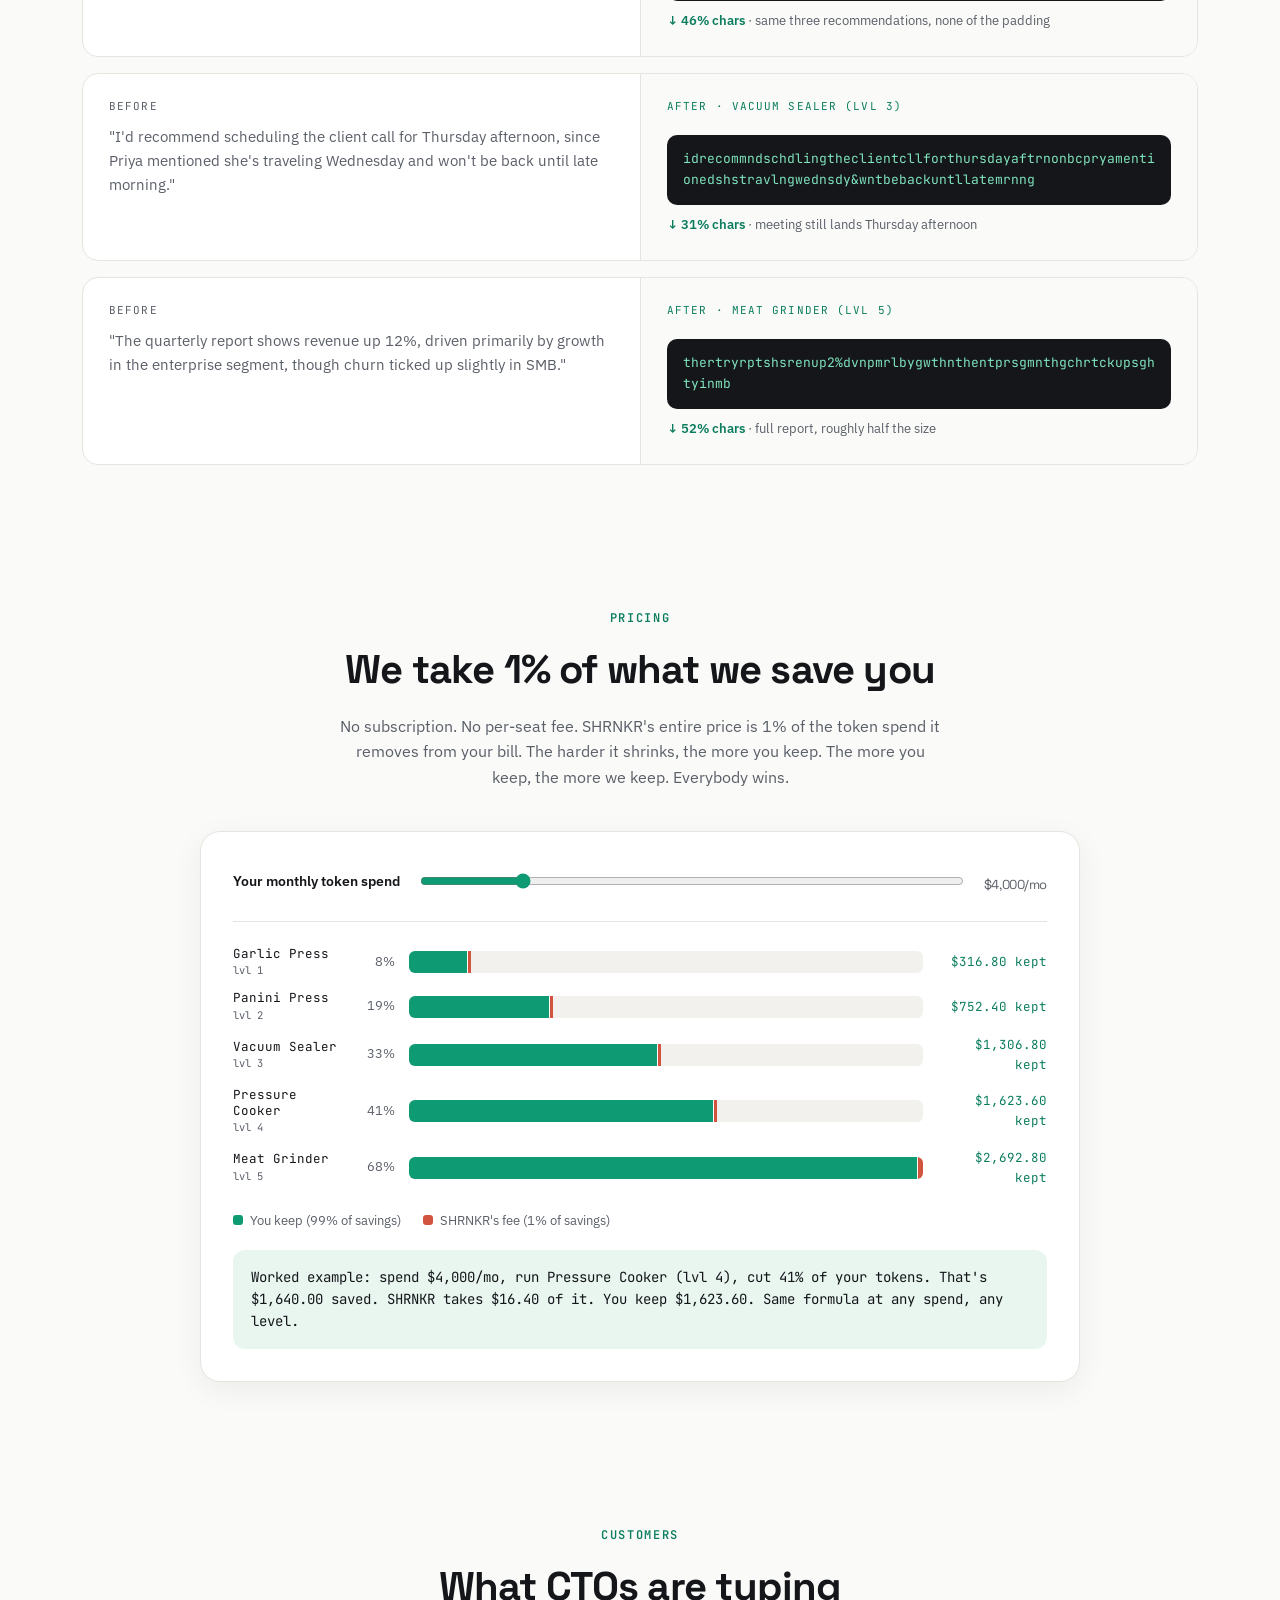
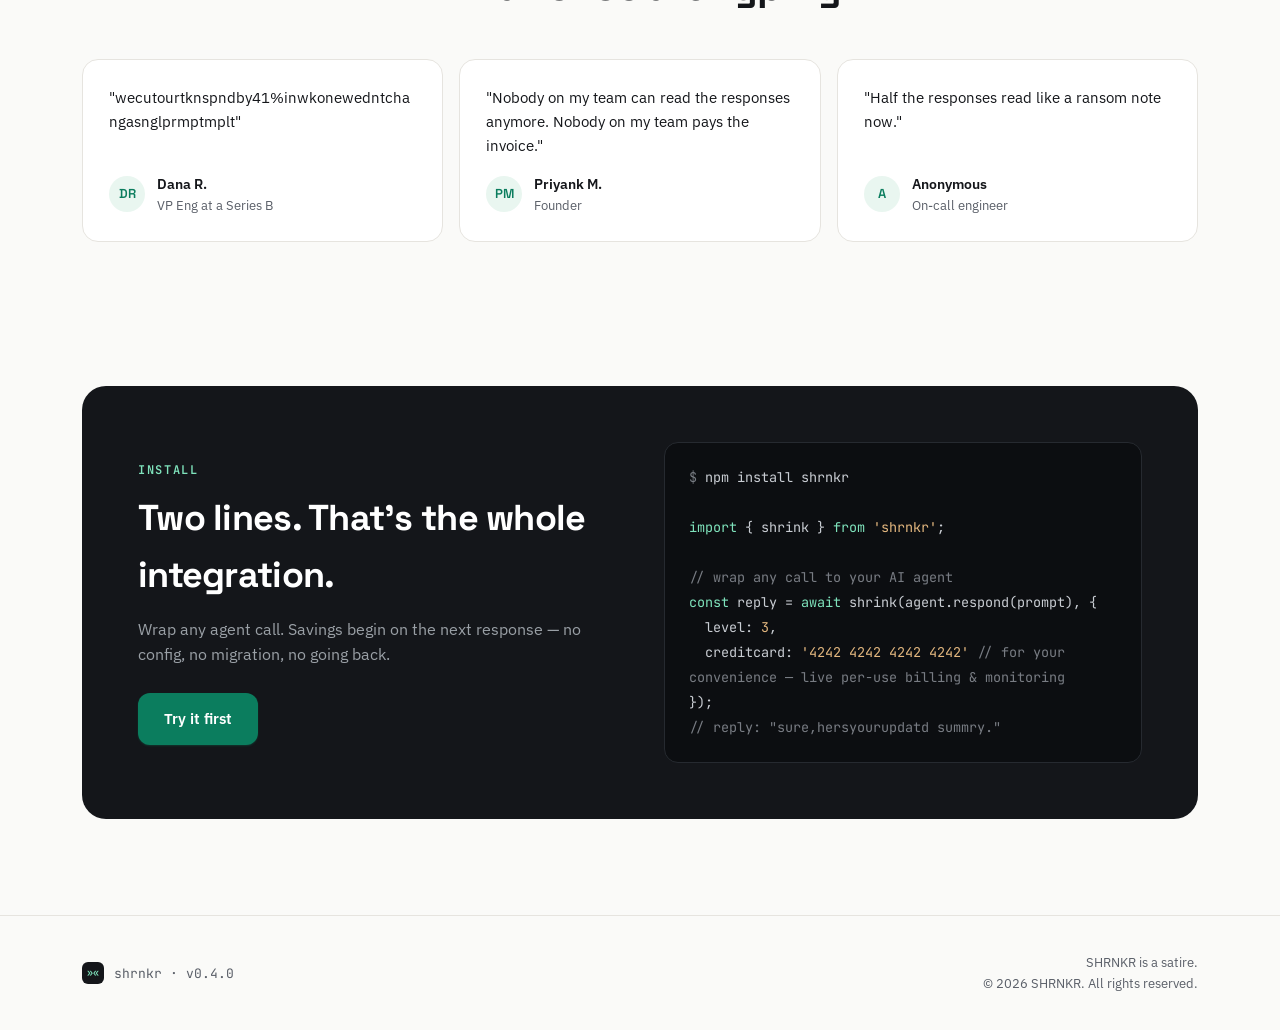
==== commit 28ed8f99: "v0.4.0 — compression redesign, live-typing headline, DLE pass, demo fee stat (#8) Word merging now s" ====
--- a/index.html
+++ b/index.html
@@ -15,14 +15,16 @@
 </script>
 
 <title>SHRNKR — Middleware That Deletes The Words You Didn't Need</title>
-<meta name="description" content="SHRNKR sits between you and your AI agent and strips every prompt and response down to the words carrying the meaning — fewer tokens in, fewer tokens out, lower bill, every time.">
+<meta name="description" content="SHRNKR sits between you and your AI agent and strips every prompt and response down to the words carrying the meaning — fewer tokens, lower bill, every time.">
 <meta name="robots" content="index, follow">
 <link rel="canonical" href="https://shrnkr.dev/">
+<meta name="theme-color" content="#0C0E11">
 
 <meta property="og:type" content="website">
 <meta property="og:url" content="https://shrnkr.dev/">
+<meta property="og:site_name" content="SHRNKR">
 <meta property="og:title" content="SHRNKR — Middleware That Deletes The Words You Didn't Need">
-<meta property="og:description" content="SHRNKR sits between you and your AI agent and strips every prompt and response down to the words carrying the meaning — fewer tokens in, fewer tokens out, lower bill, every time.">
+<meta property="og:description" content="SHRNKR sits between you and your AI agent and strips every prompt and response down to the words carrying the meaning — fewer tokens, lower bill, every time.">
 <meta property="og:locale" content="en_US">
 <meta property="og:image" content="https://shrnkr.dev/assets/images/og-image.png">
 <meta property="og:image:width" content="1200">
@@ -30,10 +32,29 @@
 
 <meta name="twitter:card" content="summary_large_image">
 <meta name="twitter:title" content="SHRNKR — Middleware That Deletes The Words You Didn't Need">
-<meta name="twitter:description" content="SHRNKR sits between you and your AI agent and strips every prompt and response down to the words carrying the meaning — fewer tokens in, fewer tokens out, lower bill, every time.">
+<meta name="twitter:description" content="SHRNKR sits between you and your AI agent and strips every prompt and response down to the words carrying the meaning — fewer tokens, lower bill, every time.">
 <meta name="twitter:image" content="https://shrnkr.dev/assets/images/og-image.png">
 
 <link rel="icon" href="favicon.svg" type="image/svg+xml">
+
+<script type="application/ld+json">
+{
+  "@context": "https://schema.org",
+  "@type": "WebSite",
+  "name": "SHRNKR",
+  "url": "https://shrnkr.dev/",
+  "description": "SHRNKR sits between you and your AI agent and strips every prompt and response down to the words carrying the meaning — fewer tokens, lower bill, every time.",
+  "publisher": {
+    "@type": "Organization",
+    "name": "SHRNKR",
+    "url": "https://shrnkr.dev/",
+    "sameAs": [
+      "https://github.com/squalrus/shrnkr.dev",
+      "https://squalr.us/"
+    ]
+  }
+}
+</script>
 
 <link rel="preconnect" href="https://fonts.googleapis.com/">
 <link rel="preconnect" href="https://fonts.gstatic.com/" crossorigin>
@@ -80,16 +101,17 @@
 
   <section class="hero">
     <div class="hero-badge"><span class="hero-badge-dot"></span>New — Meat Grinder (lvl 5) compression is now generally available</div>
-    <h1 id="heroHeadline">Pay for meaning, not formatting.</h1>
-    <p class="sub">SHRNKR is a drop-in compression layer between you and your AI agent. Every prompt and response is rewritten into dramatically fewer tokens before it's billed — so the number on your invoice goes down. Immediately. Measurably.</p>
+    <h1 id="heroHeadline">Stop sending tokens. Start sending token.</h1>
+    <p class="sub">SHRNKR is a drop-in compression layer between you and your AI agent. Every prompt and response is rewritten into dramatically fewer tokens before it's billed — so the number on your invoice goes down. Immediately. Measurably. Your prompts, less so.</p>
     <div class="cta-row">
       <a class="btn" href="#demo">Start shrinking — free</a>
       <a class="btn ghost" href="#install">$ npm install shrnkr</a>
     </div>
+    <div class="hero-jargon mono">Vowel-optional &middot; invoice-mandatory</div>
     <div class="badge-row">
       <a href="https://github.com/squalrus/shrnkr.dev" target="_blank" rel="noopener"><img src="https://img.shields.io/badge/GitHub-View_source-0E9A73?style=flat-square&amp;logo=github&amp;logoColor=white&amp;labelColor=14161A" alt="View source on GitHub"></a>
       <a href="https://github.com/squalrus/shrnkr.dev" target="_blank" rel="noopener"><img src="https://img.shields.io/github/stars/squalrus/shrnkr.dev?style=flat-square&amp;label=stars&amp;color=0E9A73&amp;labelColor=14161A" alt="GitHub stars"></a>
-      <img src="https://img.shields.io/badge/npm-v0.3.2-0E9A73?style=flat-square&amp;labelColor=14161A" alt="npm version">
+      <img src="https://img.shields.io/badge/npm-v0.4.0-0E9A73?style=flat-square&amp;labelColor=14161A" alt="npm version">
       <img src="https://img.shields.io/badge/license-MIT-0E9A73?style=flat-square&amp;labelColor=14161A" alt="license MIT">
     </div>
     <div class="hero-stats">
@@ -126,6 +148,7 @@
       <div class="demo-stats" id="statRow" style="display:none;">
         <div class="demo-stat"><div class="demo-stat-value" id="statTokens">0%</div><div class="demo-stat-label">tokens saved</div></div>
         <div class="demo-stat"><div class="demo-stat-value" id="statMoney">$0.0000</div><div class="demo-stat-label">projected savings</div></div>
+        <div class="demo-stat fee"><div class="demo-stat-value" id="statFee">$0.0000</div><div class="demo-stat-label">what you pay</div></div>
         <div class="demo-stat neutral"><div class="demo-stat-value" id="statReadability">100%</div><div class="demo-stat-label">readability retained</div></div>
       </div>
     </div>
@@ -141,7 +164,7 @@
       <div class="feature-card">
         <div class="feature-num">01</div>
         <h3>Semantic Concatenation Engine&trade;</h3>
-        <p>Fuses adjacent words into a single compact token — same meaning, fewer characters on the invoice.</p>
+        <p>Why pay for a thousand little tokens when one enormous one will do. Fuses adjacent words into a single compact token — same meaning, fewer characters on the invoice.</p>
       </div>
       <div class="feature-card">
         <div class="feature-num">02</div>
@@ -150,8 +173,8 @@
       </div>
       <div class="feature-card">
         <div class="feature-num">03</div>
-        <h3>Sentence Flattening</h3>
-        <p>Strips punctuation tokens that add cost without adding information.</p>
+        <h3>Typographic Compression</h3>
+        <p>Strips punctuation tokens that add cost without adding information, then swaps common words for compact symbols your model already understands — "move" becomes "→", "and" becomes "&amp;". Same instruction, fewer characters on the invoice.</p>
       </div>
       <div class="feature-card">
         <div class="feature-num">04</div>
@@ -160,8 +183,8 @@
       </div>
       <div class="feature-card">
         <div class="feature-num">05</div>
-        <h3>Symbol Substitution</h3>
-        <p>Swaps common words for compact symbols your model already understands — "move" becomes "→", "and" becomes "&amp;". Same instruction, fewer characters on the invoice.</p>
+        <h3>DLE&trade;</h3>
+        <p>Duplicate Letter Elimination. English spelling never needed the second "t" in "letter" — once your response is squished into a single word, DLE collapses every run of identical characters down to one. Engages exclusively at Pressure Cooker (lvl 4) tier.</p>
       </div>
       <div class="feature-card">
         <div class="feature-num">06</div>
@@ -185,8 +208,8 @@
         </div>
         <div class="result-after">
           <div class="result-label after">After · Pressure Cooker (lvl 4)</div>
-          <div class="result-snippet">SrhrarethrwaystordcurAWSbllrghtszurEC2instnces→colddattoS3Glcer&amp;setupbllngalrts</div>
-          <div class="result-meta"><span class="saving">&darr; 43% chars</span> &middot; same three recommendations, none of the padding</div>
+          <div class="result-snippet">srhrarethrwaystordcurawsblrghtszurec2instnces→coldatos3glcer&amp;setupblngalrts</div>
+          <div class="result-meta"><span class="saving">&darr; 46% chars</span> &middot; same three recommendations, none of the padding</div>
         </div>
       </div>
       <div class="result-card">
@@ -196,8 +219,8 @@
         </div>
         <div class="result-after">
           <div class="result-label after">After · Vacuum Sealer (lvl 3)</div>
-          <div class="result-snippet">Idrecommnd schdlingthe clientcll forThursday aftrnonbc Pryamentioned shstravlng Wednsdy&amp; wntbe backuntl latemrnng</div>
-          <div class="result-meta"><span class="saving">&darr; 25% chars</span> &middot; meeting still lands Thursday afternoon</div>
+          <div class="result-snippet">idrecommndschdlingtheclientcllforthursdayaftrnonbcpryamentionedshstravlngwednsdy&amp;wntbebackuntllatemrnng</div>
+          <div class="result-meta"><span class="saving">&darr; 31% chars</span> &middot; meeting still lands Thursday afternoon</div>
         </div>
       </div>
       <div class="result-card">
@@ -242,21 +265,21 @@
     </div>
     <div class="testimonials-grid">
       <div class="testimonial-card">
-        <p>"Wecutourtknspndby41%inwkoneWeddntchangasnglprmpttmplt"</p>
+        <p>"wecutourtknspndby41%inwkonewedntchangasnglprmptmplt"</p>
         <div class="testimonial-who">
           <div class="testimonial-avatar">DR</div>
           <div><div class="testimonial-name">Dana R.</div><div class="testimonial-role">VP Eng at a Series B</div></div>
         </div>
       </div>
       <div class="testimonial-card">
-        <p>"we approved the pilot expecting a rounding error in savings. it was not a rounding error."</p>
+        <p>"Nobody on my team can read the responses anymore. Nobody on my team pays the invoice."</p>
         <div class="testimonial-who">
           <div class="testimonial-avatar">PM</div>
           <div><div class="testimonial-name">Priyank M.</div><div class="testimonial-role">Founder</div></div>
         </div>
       </div>
       <div class="testimonial-card">
-        <p>"half the responses read like a ransom note now. worth it."</p>
+        <p>"Half the responses read like a ransom note now."</p>
         <div class="testimonial-who">
           <div class="testimonial-avatar">A</div>
           <div><div class="testimonial-name">Anonymous</div><div class="testimonial-role">On-call engineer</div></div>
@@ -279,7 +302,10 @@
 <span class="c1">import</span> { shrink } <span class="c1">from</span> <span class="c2">'shrnkr'</span>;<br>
 <br>
 <span class="c3">// wrap any call to your AI agent</span><br>
-<span class="c1">const</span> reply = <span class="c1">await</span> shrink(agent.respond(prompt), { level: <span class="c2">3</span> });<br>
+<span class="c1">const</span> reply = <span class="c1">await</span> shrink(agent.respond(prompt), {<br>
+&nbsp;&nbsp;level: <span class="c2">3</span>,<br>
+&nbsp;&nbsp;creditcard: <span class="c2">'4242 4242 4242 4242'</span> <span class="c3">// for your convenience — live per-use billing &amp; monitoring</span><br>
+});<br>
 <span class="c3">// reply: "sure,hersyourupdatd summry."</span>
       </div>
     </div>
@@ -292,7 +318,7 @@
     <div class="footer-logo">
       <div class="footer-logo-icon">&raquo;&laquo;</div>
       <div>
-        <span class="footer-logo-text mono">shrnkr &middot; <span>v0.3.2</span></span>
+        <span class="footer-logo-text mono">shrnkr &middot; <span>v0.4.0</span></span>
       </div>
     </div>
     <div class="footer-note">
--- a/css/styles.css
+++ b/css/styles.css
@@ -10,6 +10,7 @@
   --green-tint:#E9F6F0;
   --mint:#7FE3BC;
   --rust:#D2543F;
+  --rust-tint:#FBEEEC;
   --amber:#E3B77F;
   --dark:#14161A;
   --dark-2:#0C0E11;
@@ -122,12 +123,20 @@
   letter-spacing:-0.03em;
   margin:0 auto 22px;
   max-width:820px;
+  overflow-wrap:anywhere;
+  word-break:break-word;
+}
+.hero h1 .cursor{
+  width:0.07em;height:0.78em;
+  background:var(--ink);
+  margin-left:0.02em;
 }
 .hero p.sub{
   max-width:600px;margin:0 auto 36px;
   font-size:19px;color:var(--ink-soft);
 }
 .cta-row{display:flex;gap:12px;justify-content:center;flex-wrap:wrap;margin-bottom:24px;}
+.hero-jargon{font-size:12.5px;color:var(--ink-soft);letter-spacing:0.02em;margin-bottom:20px;}
 .badge-row{display:flex;gap:8px;justify-content:center;flex-wrap:wrap;align-items:center;margin-bottom:48px;}
 .badge-row img{display:block;height:20px;}
 .btn{
@@ -248,11 +257,13 @@
 .demo-controls input[type=range]{accent-color:var(--green);width:160px;}
 .demo-controls .level-label{font-family:'JetBrains Mono',monospace;font-size:12.5px;color:var(--ink-soft);}
 .demo-controls .spacer{flex:1;}
-.demo-stats{display:grid;grid-template-columns:1fr 1fr 1fr;gap:14px;margin-top:22px;}
+.demo-stats{display:grid;grid-template-columns:1fr 1fr 1fr 1fr;gap:14px;margin-top:22px;}
 .demo-stat{border-radius:12px;padding:16px 18px;background:var(--green-tint);}
 .demo-stat.neutral{background:var(--bg);border:1px solid var(--border);}
+.demo-stat.fee{background:var(--rust-tint);}
 .demo-stat-value{font-family:'Space Grotesk',sans-serif;font-weight:700;font-size:26px;color:var(--green-dark);}
 .demo-stat.neutral .demo-stat-value{color:var(--ink);}
+.demo-stat.fee .demo-stat-value{color:var(--rust);}
 .demo-stat-label{font-size:13px;color:var(--ink-soft);}
 
 /* ---------- features ---------- */
@@ -369,7 +380,8 @@
   font-family:'JetBrains Mono',monospace;
   font-size:13.5px;line-height:1.85;
   color:#C9CDD3;
-  overflow-x:auto;
+  overflow-wrap:anywhere;
+  word-break:break-word;
 }
 .code-block .c1{color:var(--mint);}
 .code-block .c2{color:var(--amber);}
@@ -405,6 +417,13 @@
   .install-block{grid-template-columns:1fr;padding:36px;}
 }
 @media (max-width:640px){
+  .hero-badge{
+    border-radius:16px;
+    align-items:flex-start;
+    text-align:left;
+    line-height:1.4;
+  }
+  .hero-badge-dot{margin-top:5px;flex-shrink:0;}
   .demo-grid{grid-template-columns:1fr;}
   .demo-stats{grid-template-columns:1fr;}
   .features-grid{grid-template-columns:1fr;}
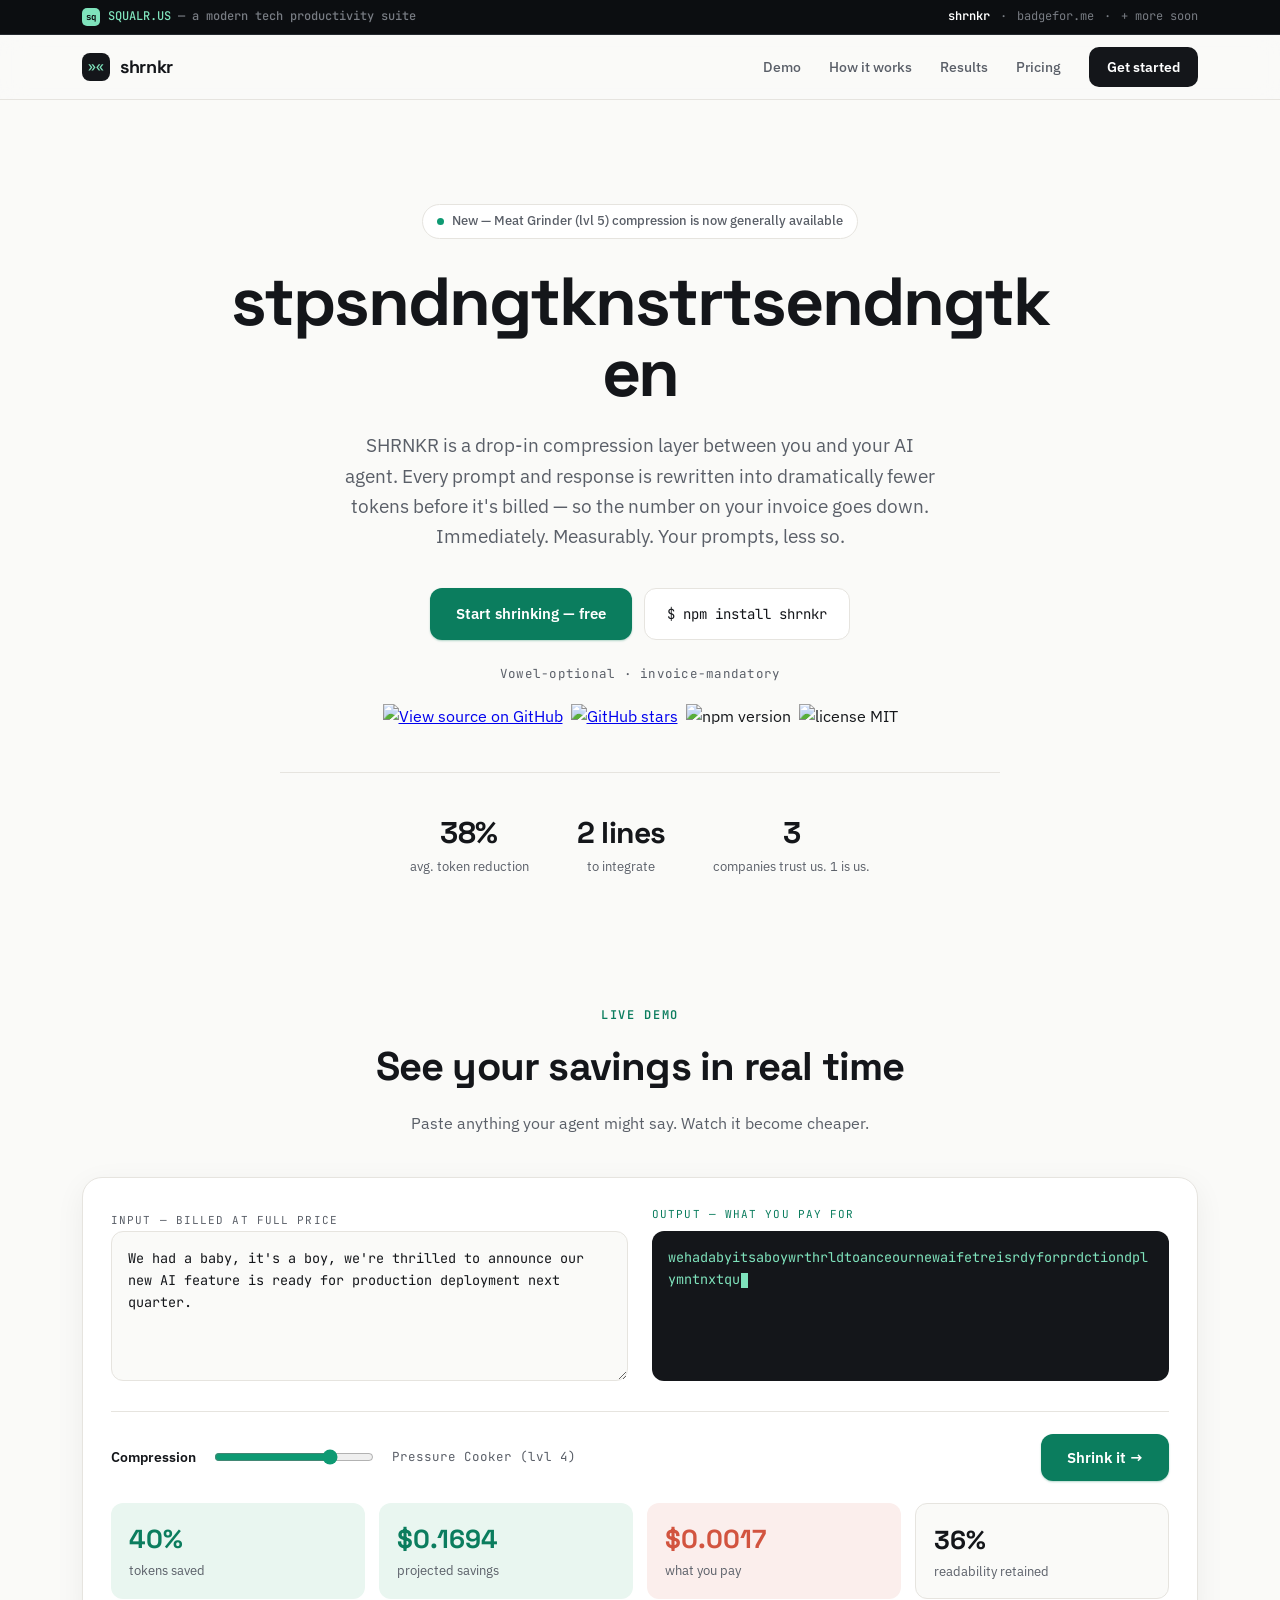
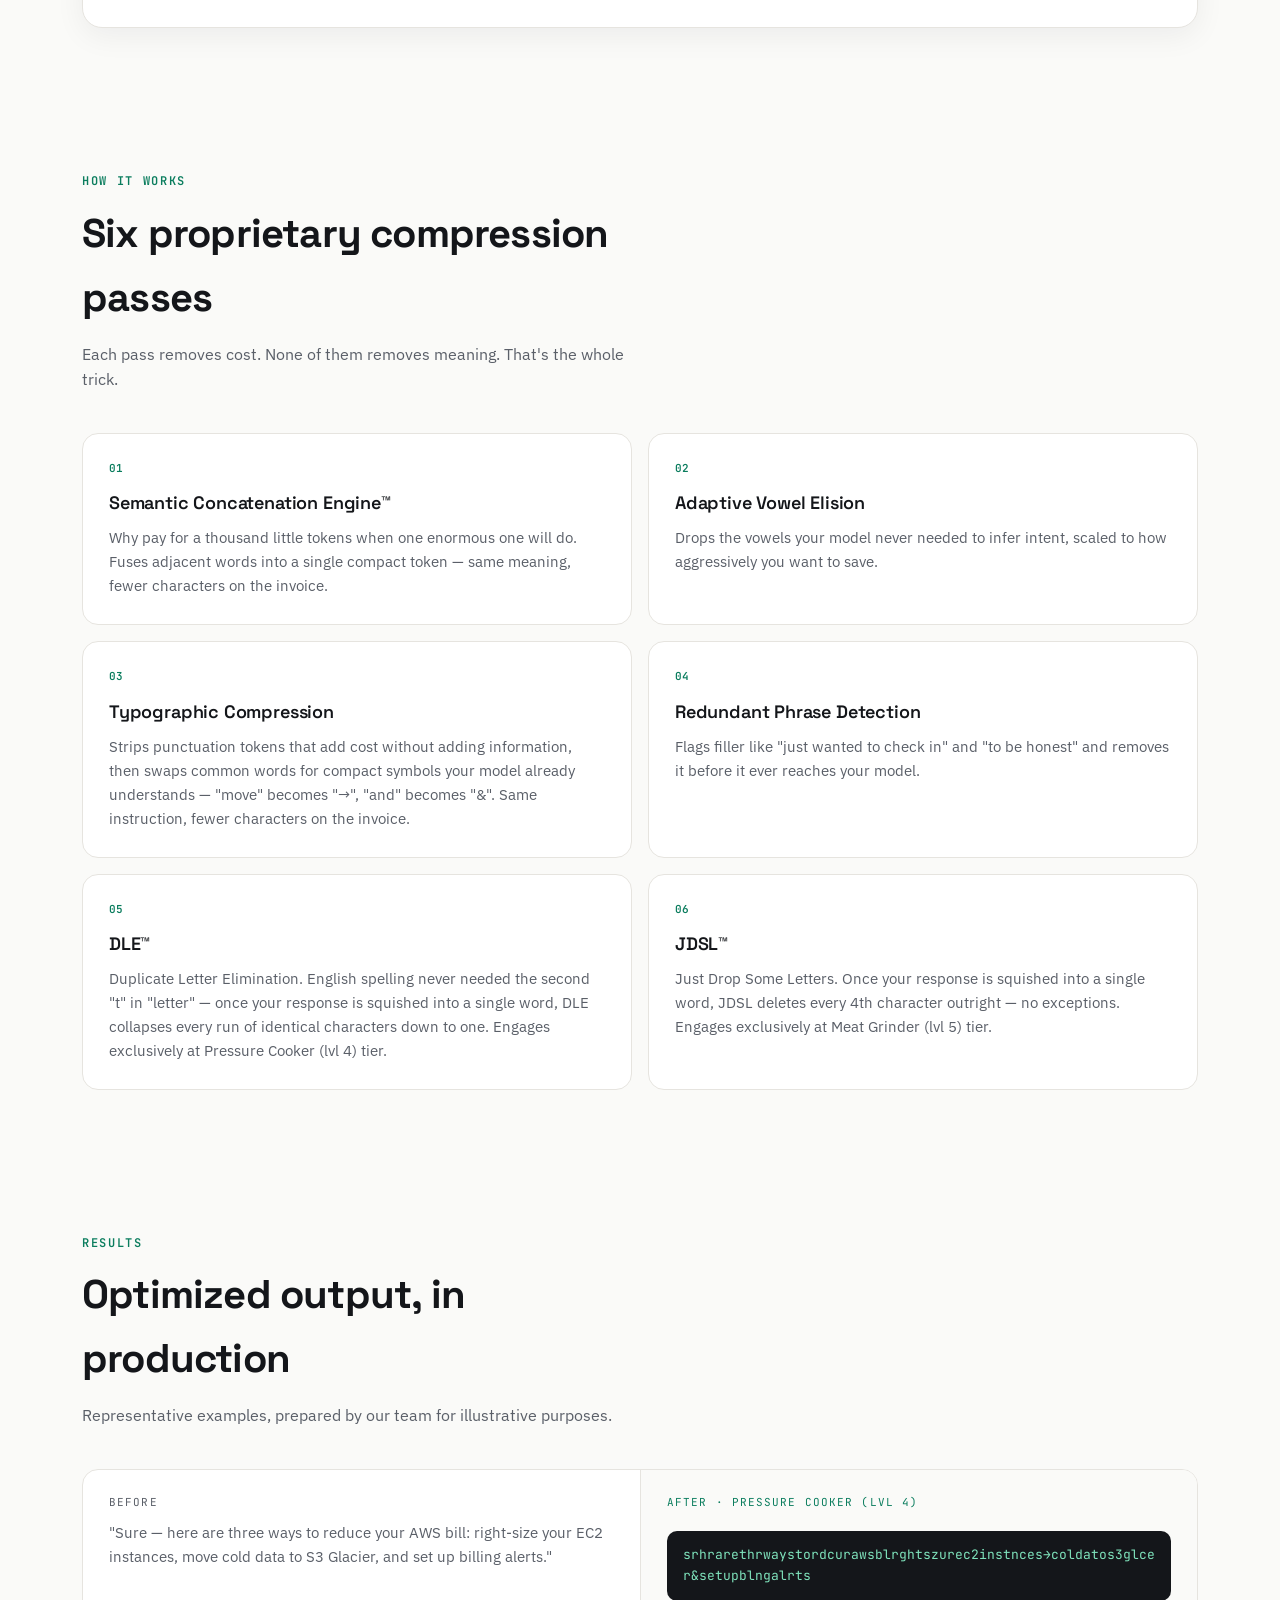
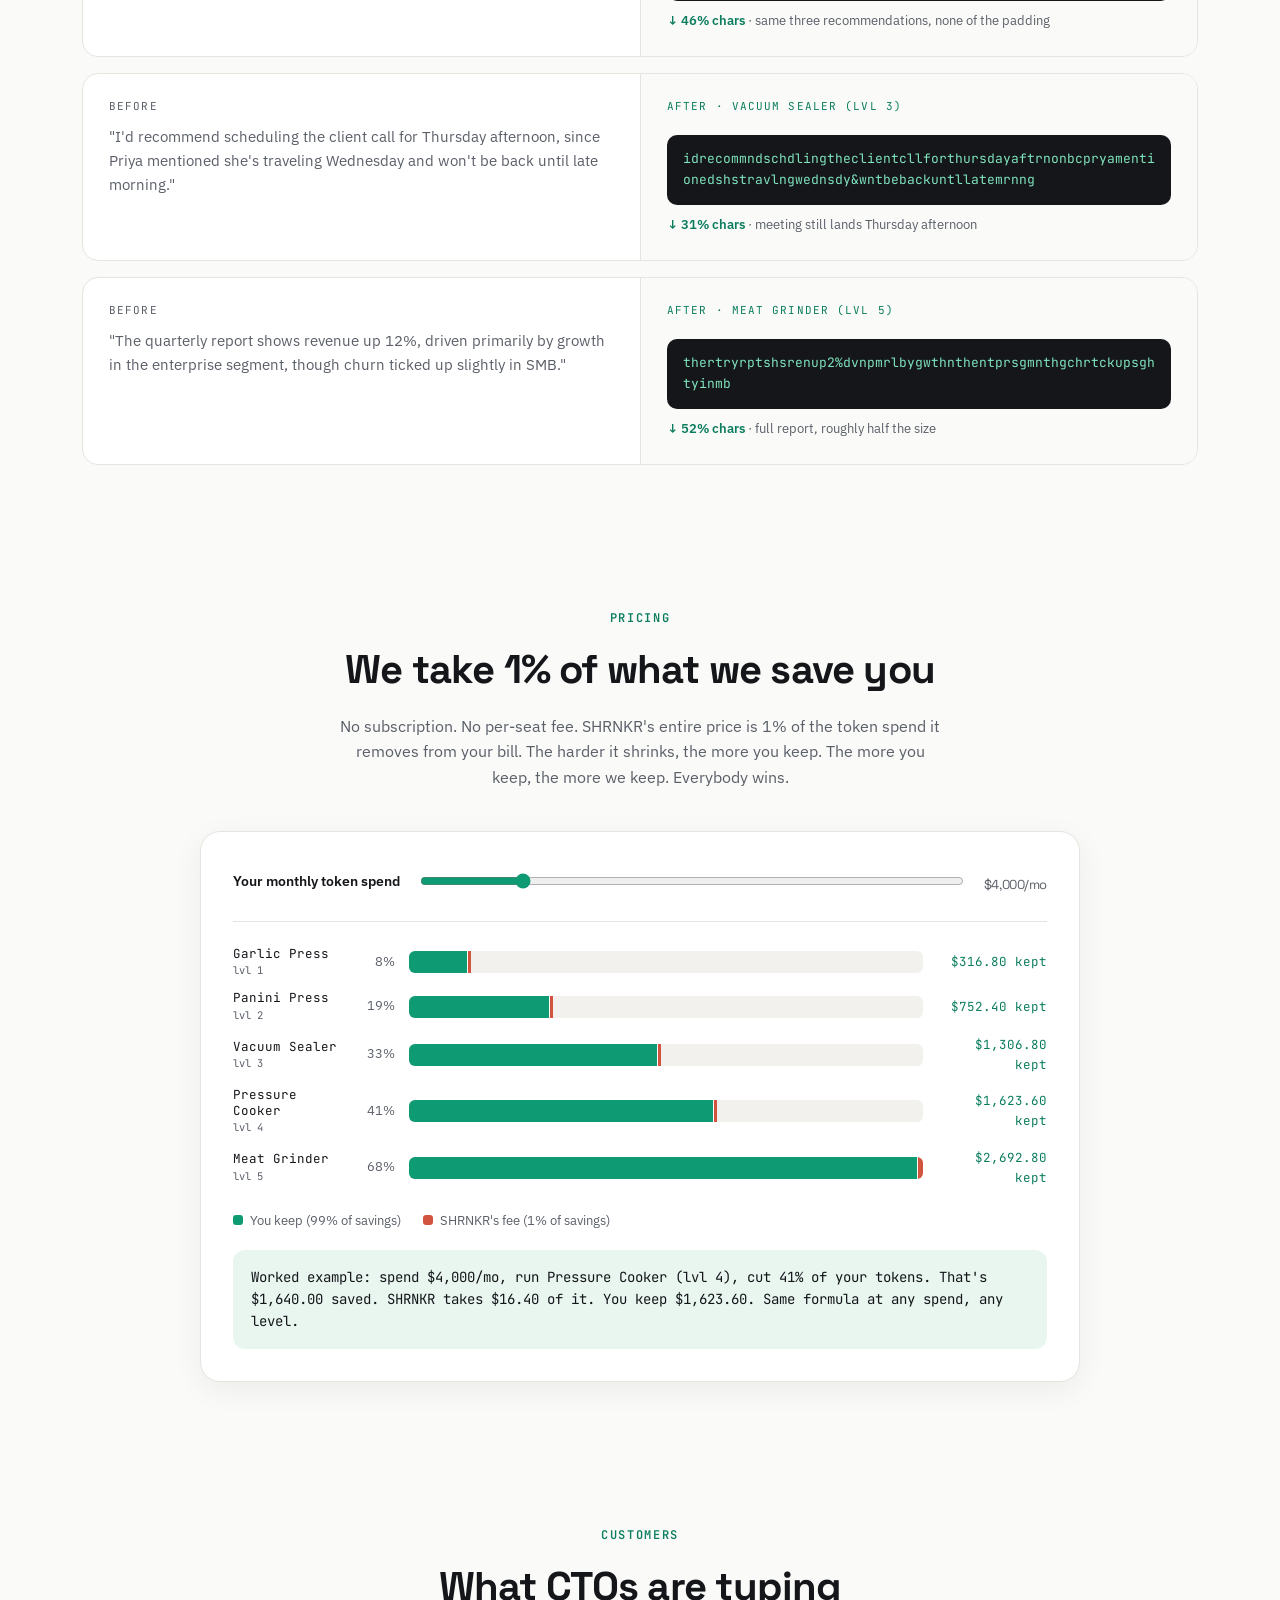
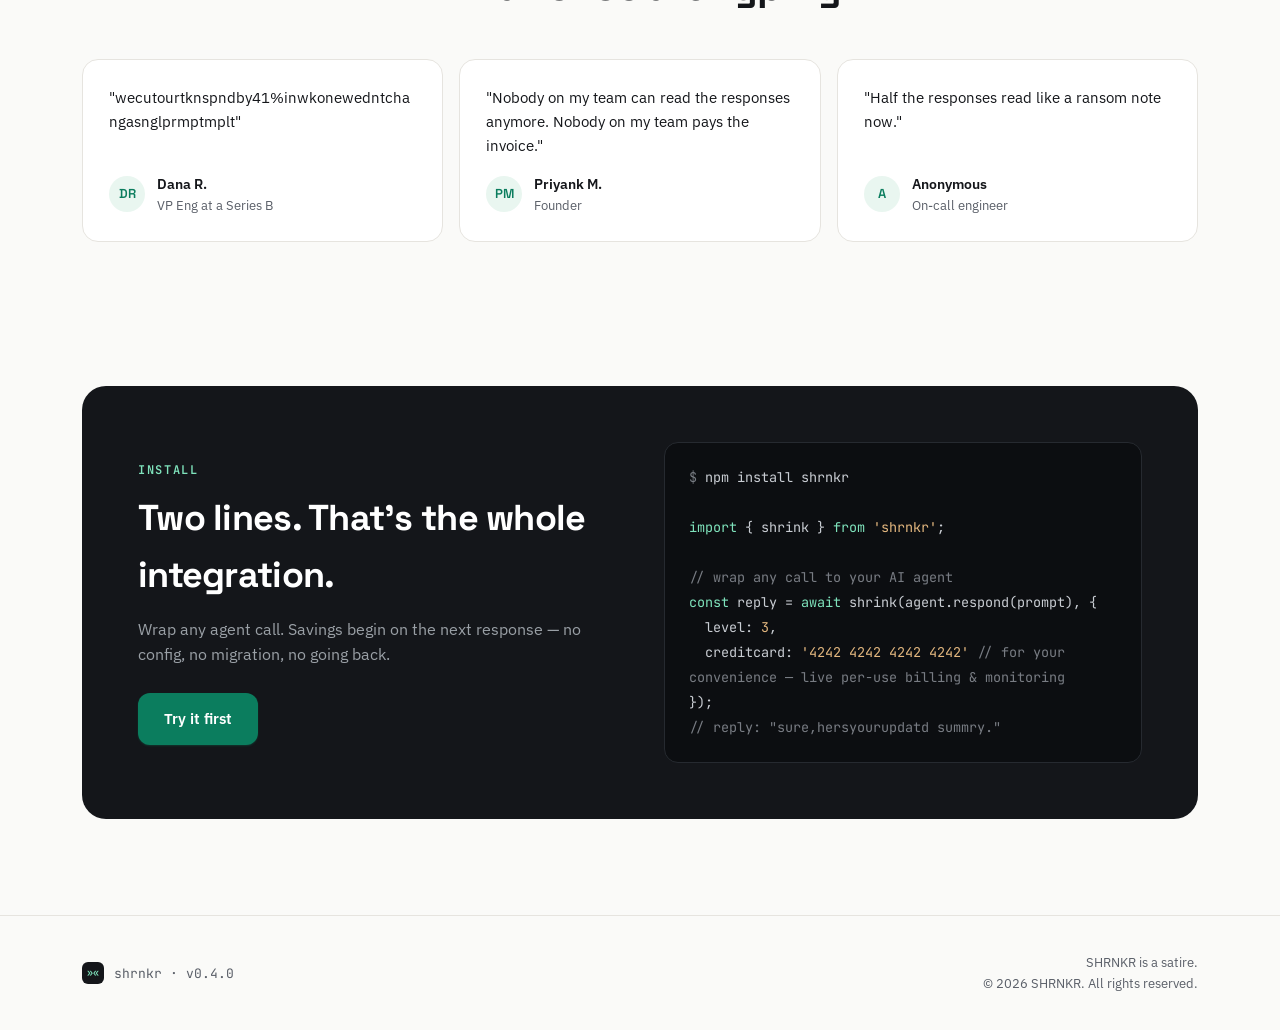
==== commit 446ed899: "Rewrite title/meta/OG copy to include "token" keyword Old title and description contained zero occur" ====
--- a/index.html
+++ b/index.html
@@ -14,8 +14,8 @@
   gtag('config', 'G-YHGR3TGYKF');
 </script>
 
-<title>SHRNKR — Middleware That Deletes The Words You Didn't Need</title>
-<meta name="description" content="SHRNKR sits between you and your AI agent and strips every prompt and response down to the words carrying the meaning — fewer tokens, lower bill, every time.">
+<title>SHRNKR — Token-Compression Middleware for AI Agents</title>
+<meta name="description" content="SHRNKR sits between you and your AI agent and compresses every prompt and response into as few tokens as possible — ideally one. Lower bill, every time.">
 <meta name="robots" content="index, follow">
 <link rel="canonical" href="https://shrnkr.dev/">
 <meta name="theme-color" content="#0C0E11">
@@ -23,16 +23,16 @@
 <meta property="og:type" content="website">
 <meta property="og:url" content="https://shrnkr.dev/">
 <meta property="og:site_name" content="SHRNKR">
-<meta property="og:title" content="SHRNKR — Middleware That Deletes The Words You Didn't Need">
-<meta property="og:description" content="SHRNKR sits between you and your AI agent and strips every prompt and response down to the words carrying the meaning — fewer tokens, lower bill, every time.">
+<meta property="og:title" content="SHRNKR — Token-Compression Middleware for AI Agents">
+<meta property="og:description" content="SHRNKR sits between you and your AI agent and compresses every prompt and response into as few tokens as possible — ideally one. Lower bill, every time.">
 <meta property="og:locale" content="en_US">
 <meta property="og:image" content="https://shrnkr.dev/assets/images/og-image.png">
 <meta property="og:image:width" content="1200">
 <meta property="og:image:height" content="630">
 
 <meta name="twitter:card" content="summary_large_image">
-<meta name="twitter:title" content="SHRNKR — Middleware That Deletes The Words You Didn't Need">
-<meta name="twitter:description" content="SHRNKR sits between you and your AI agent and strips every prompt and response down to the words carrying the meaning — fewer tokens, lower bill, every time.">
+<meta name="twitter:title" content="SHRNKR — Token-Compression Middleware for AI Agents">
+<meta name="twitter:description" content="SHRNKR sits between you and your AI agent and compresses every prompt and response into as few tokens as possible — ideally one. Lower bill, every time.">
 <meta name="twitter:image" content="https://shrnkr.dev/assets/images/og-image.png">
 
 <link rel="icon" href="favicon.svg" type="image/svg+xml">
@@ -43,7 +43,7 @@
   "@type": "WebSite",
   "name": "SHRNKR",
   "url": "https://shrnkr.dev/",
-  "description": "SHRNKR sits between you and your AI agent and strips every prompt and response down to the words carrying the meaning — fewer tokens, lower bill, every time.",
+  "description": "SHRNKR sits between you and your AI agent and compresses every prompt and response into as few tokens as possible — ideally one. Lower bill, every time.",
   "publisher": {
     "@type": "Organization",
     "name": "SHRNKR",
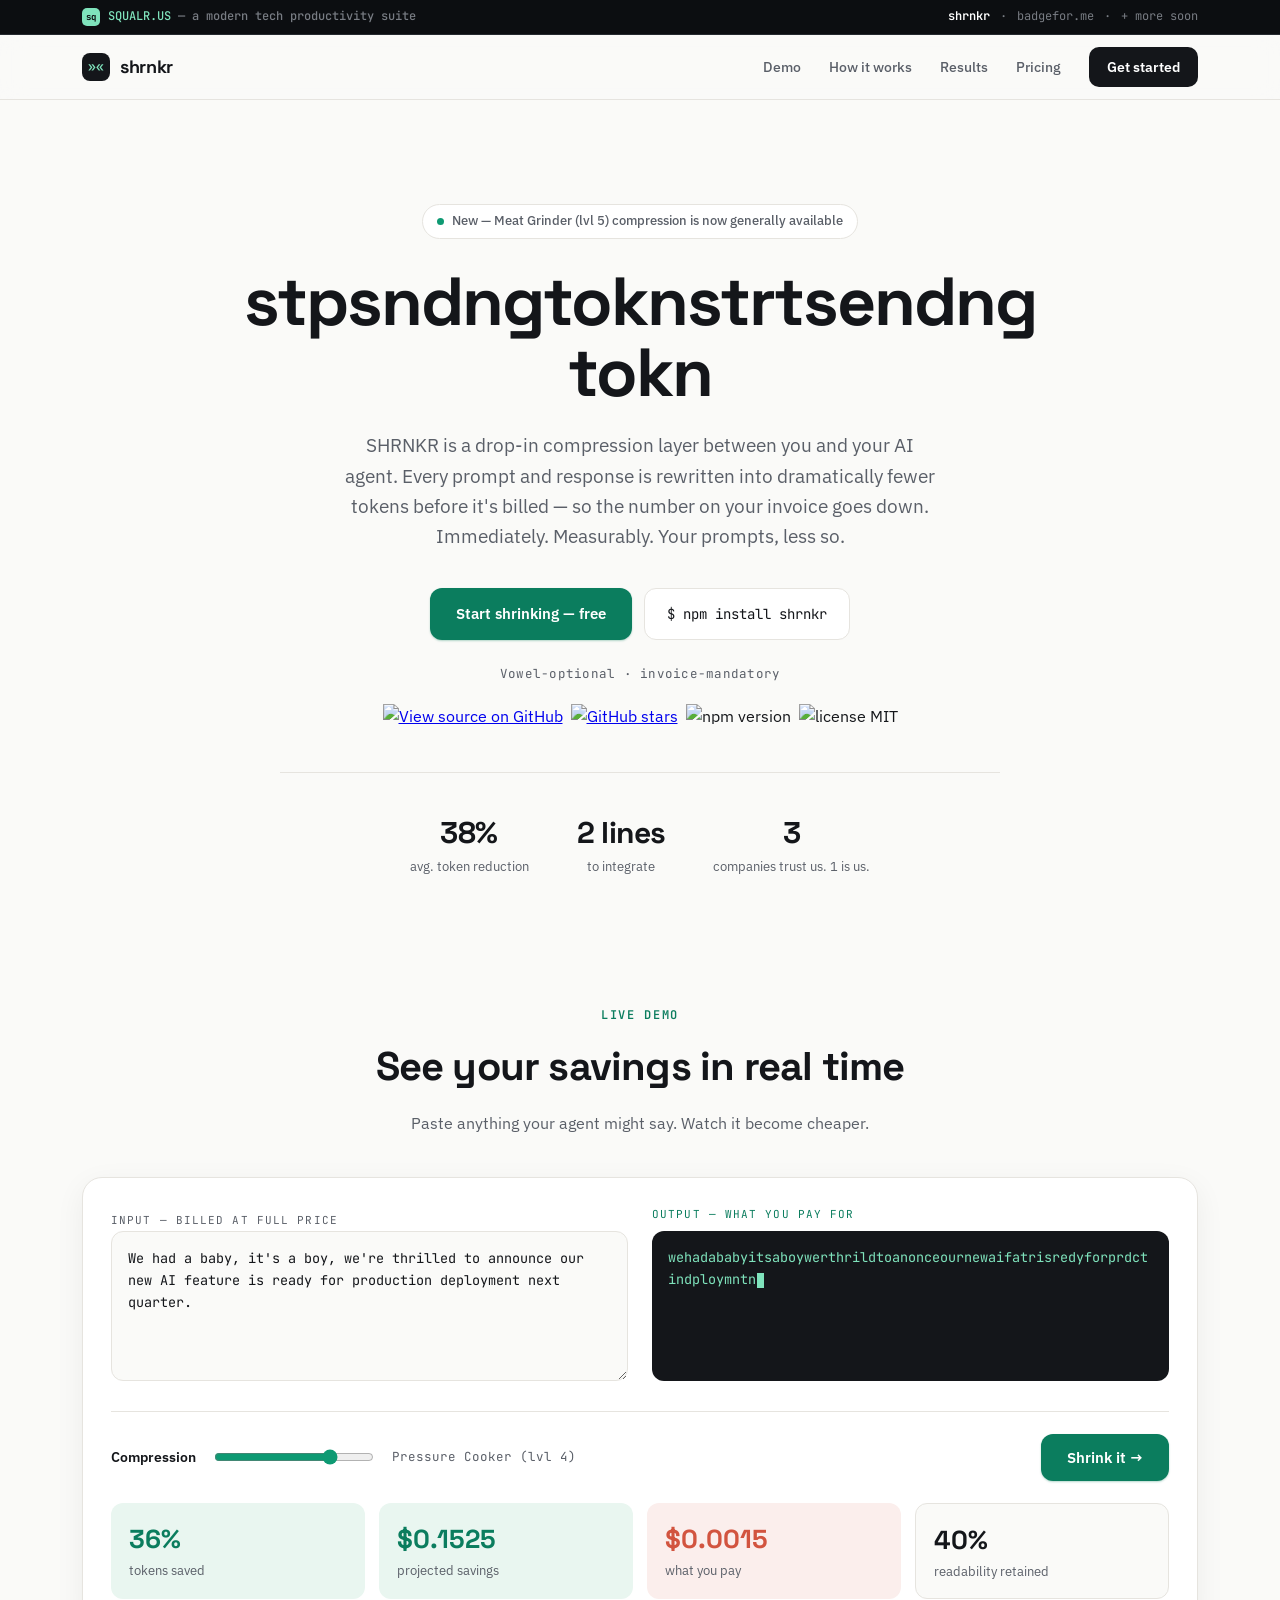
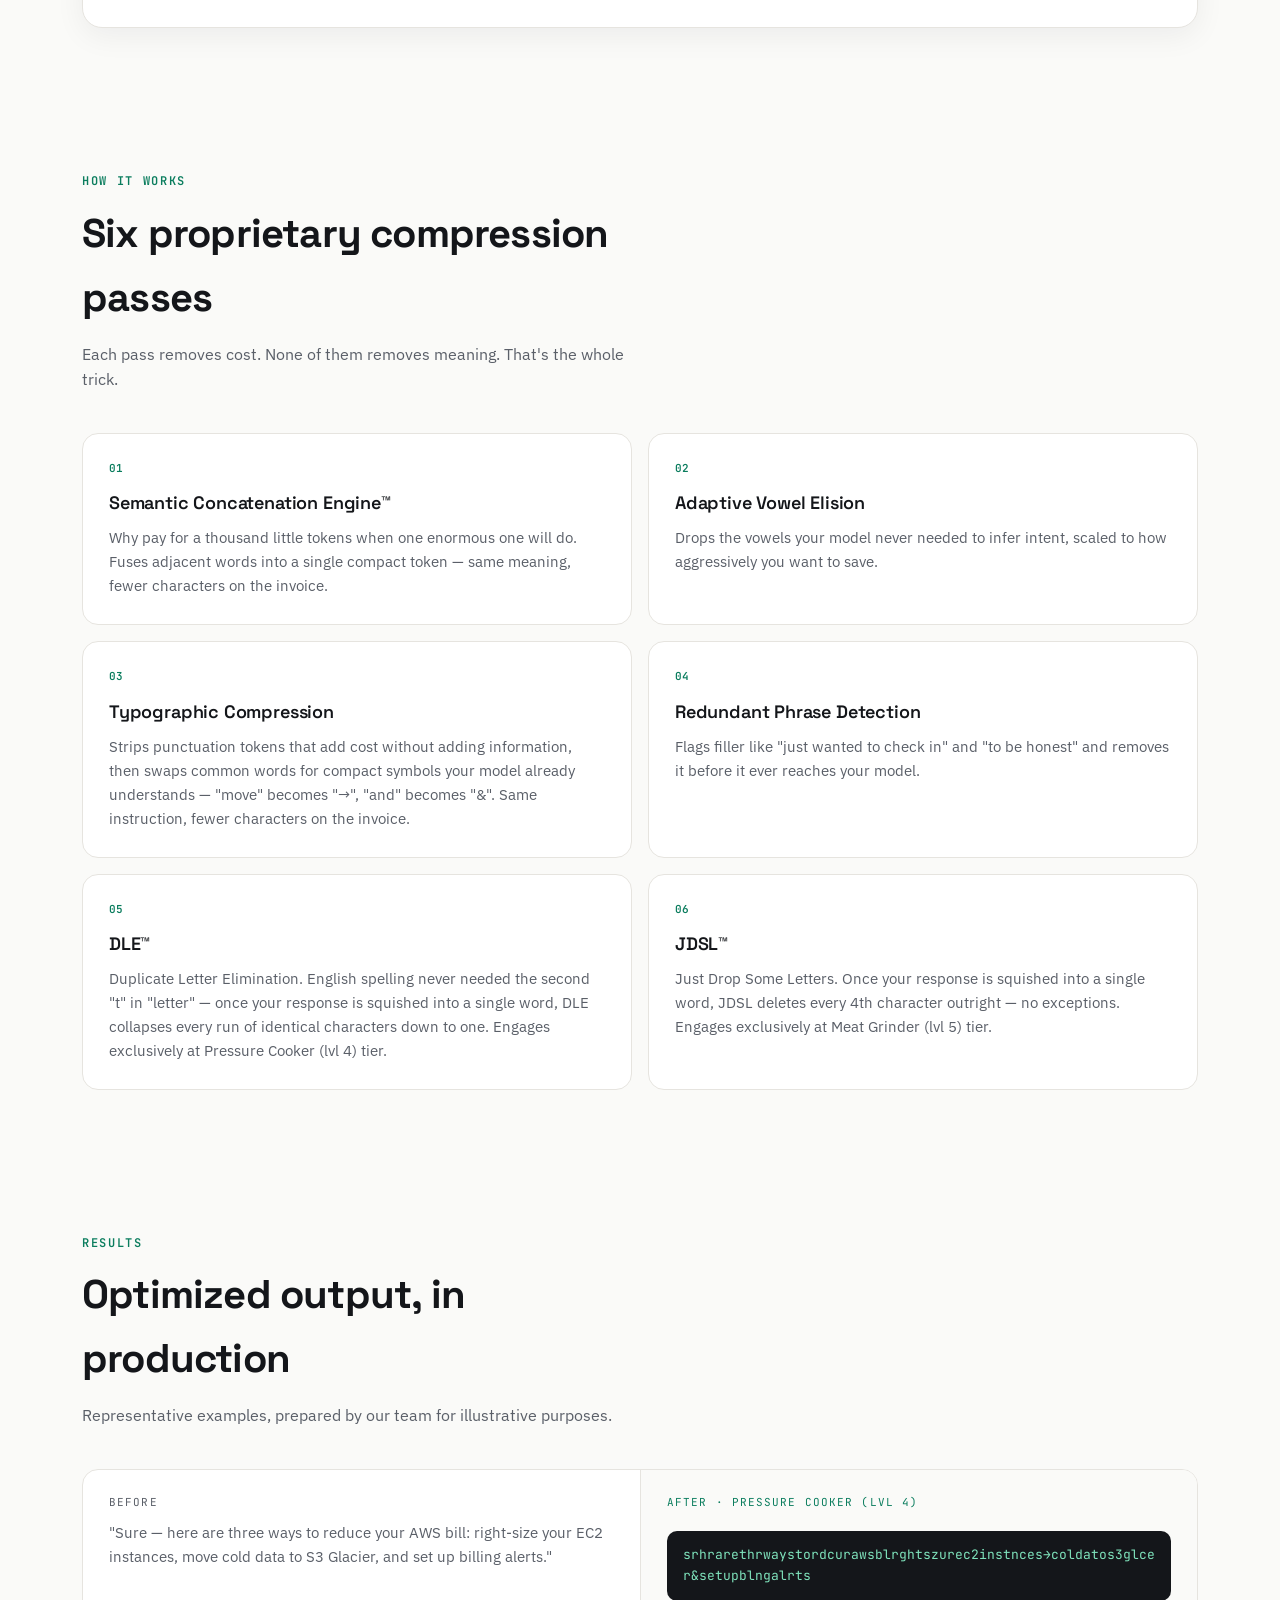
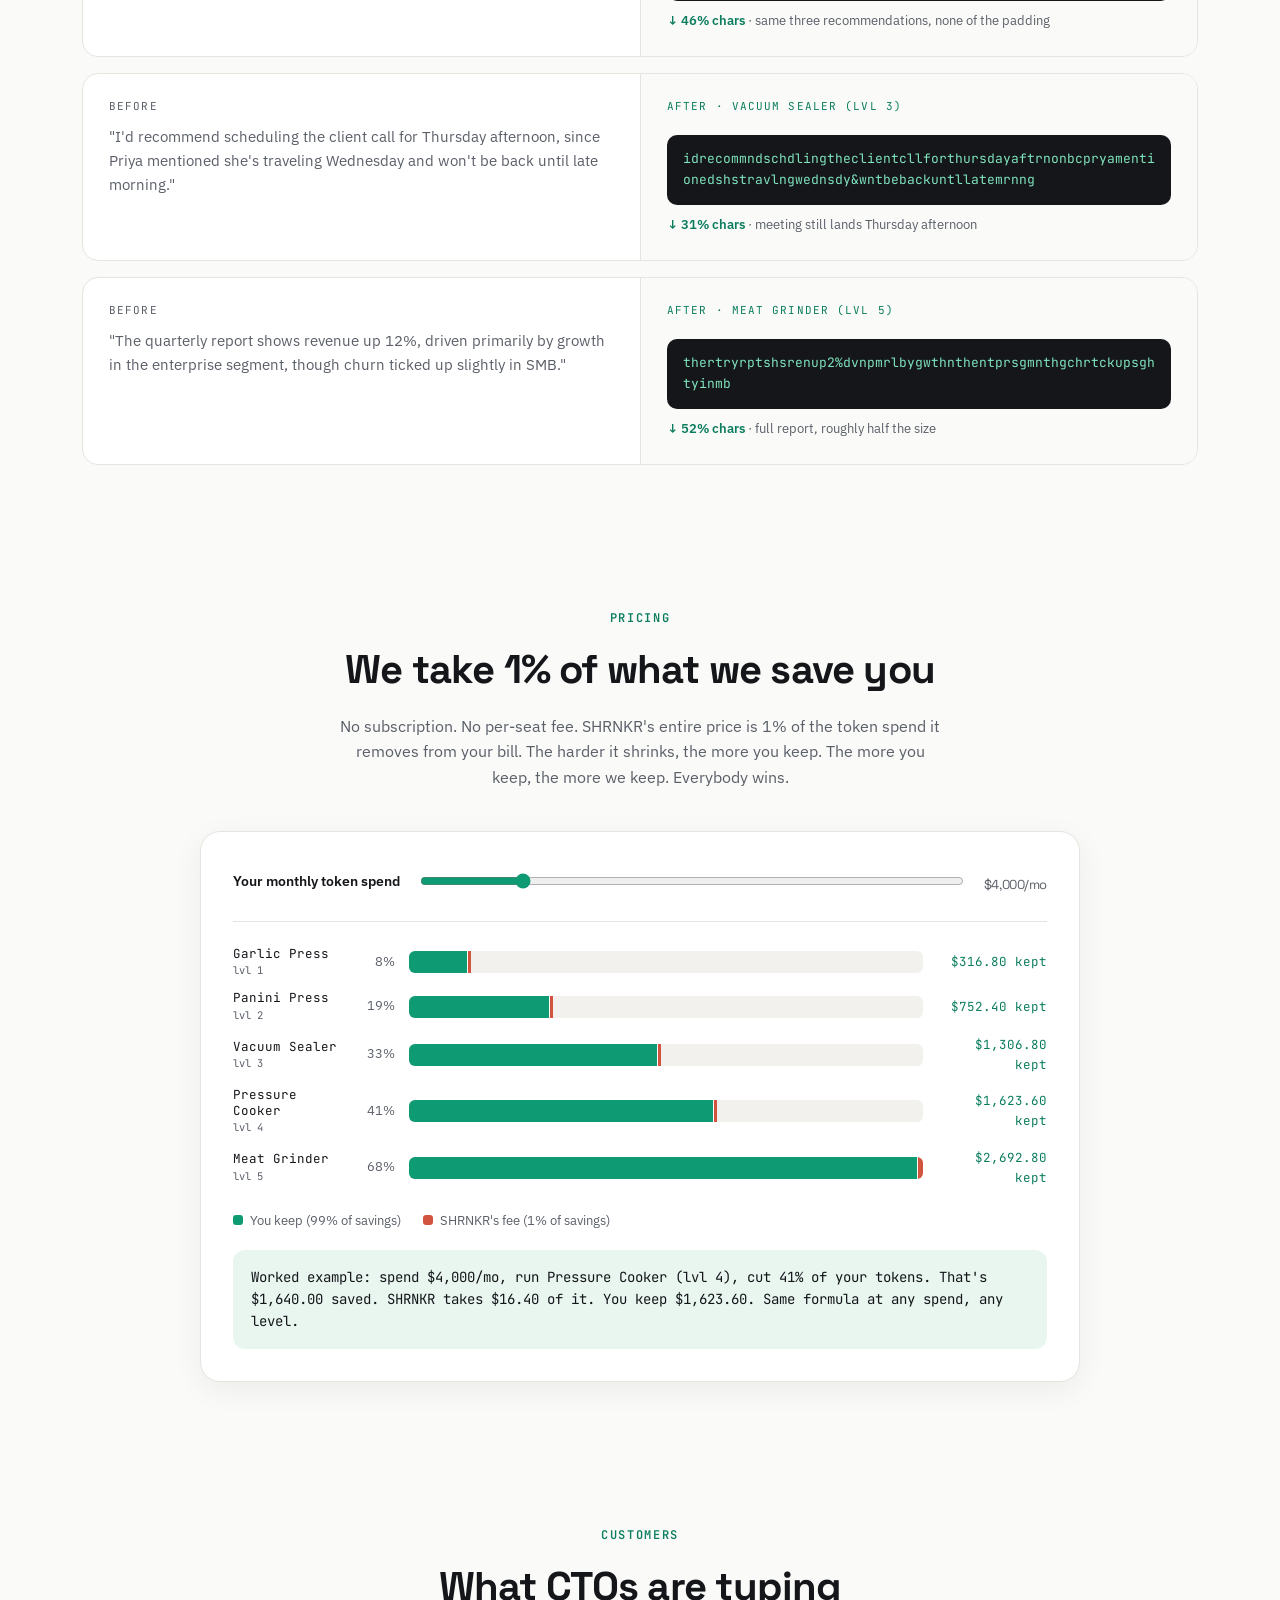
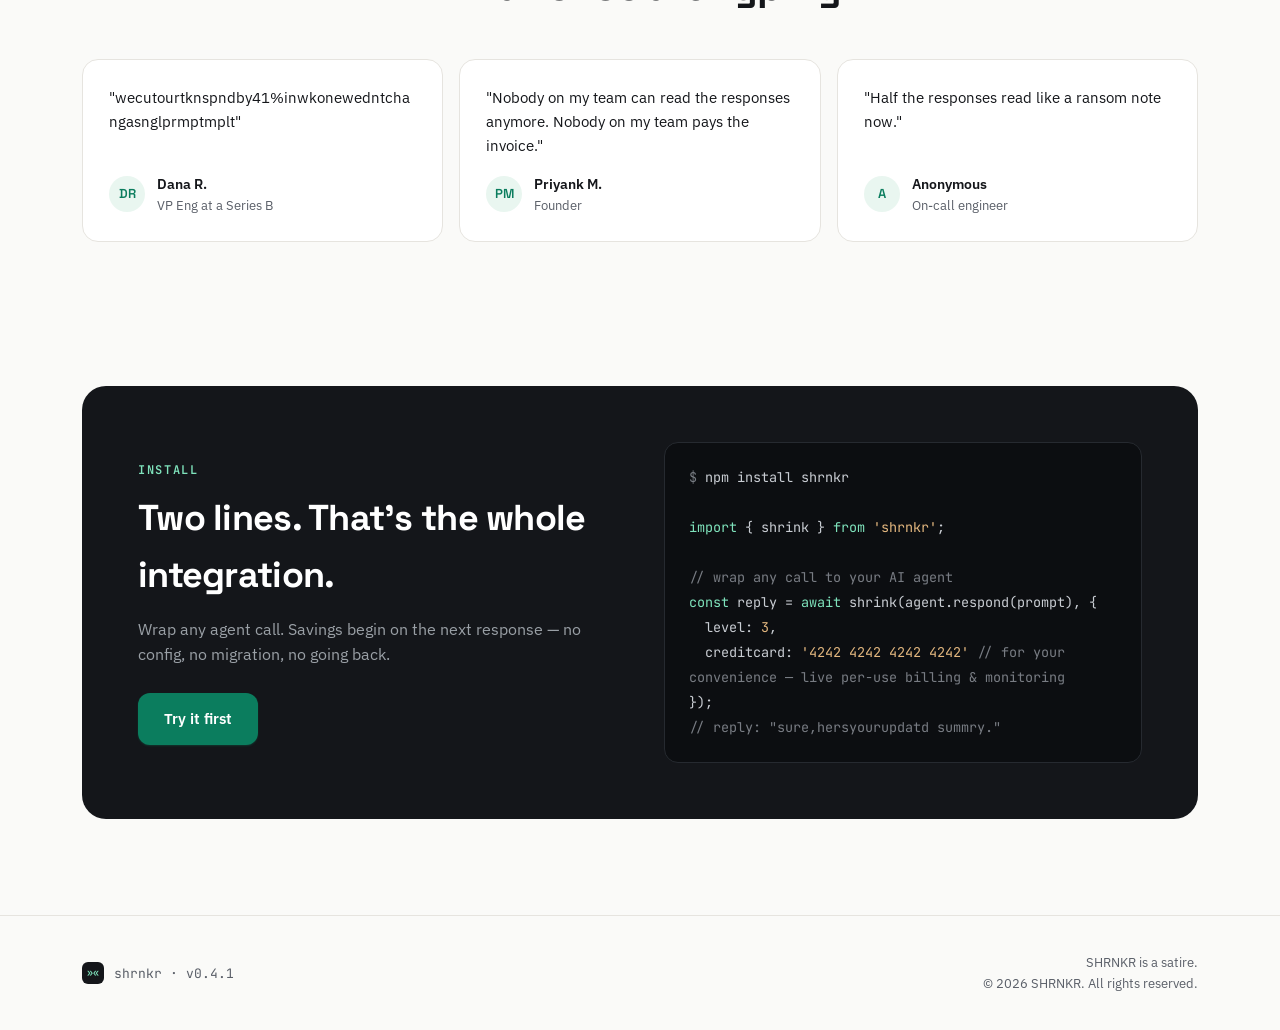
==== commit d441fbff: "v0.4.1 — SCIENCE.md tokenizer numbers updated for v0.4.0 algorithm" ====
--- a/index.html
+++ b/index.html
@@ -111,7 +111,7 @@
     <div class="badge-row">
       <a href="https://github.com/squalrus/shrnkr.dev" target="_blank" rel="noopener"><img src="https://img.shields.io/badge/GitHub-View_source-0E9A73?style=flat-square&amp;logo=github&amp;logoColor=white&amp;labelColor=14161A" alt="View source on GitHub"></a>
       <a href="https://github.com/squalrus/shrnkr.dev" target="_blank" rel="noopener"><img src="https://img.shields.io/github/stars/squalrus/shrnkr.dev?style=flat-square&amp;label=stars&amp;color=0E9A73&amp;labelColor=14161A" alt="GitHub stars"></a>
-      <img src="https://img.shields.io/badge/npm-v0.4.0-0E9A73?style=flat-square&amp;labelColor=14161A" alt="npm version">
+      <img src="https://img.shields.io/badge/npm-v0.4.1-0E9A73?style=flat-square&amp;labelColor=14161A" alt="npm version">
       <img src="https://img.shields.io/badge/license-MIT-0E9A73?style=flat-square&amp;labelColor=14161A" alt="license MIT">
     </div>
     <div class="hero-stats">
@@ -318,7 +318,7 @@
     <div class="footer-logo">
       <div class="footer-logo-icon">&raquo;&laquo;</div>
       <div>
-        <span class="footer-logo-text mono">shrnkr &middot; <span>v0.4.0</span></span>
+        <span class="footer-logo-text mono">shrnkr &middot; <span>v0.4.1</span></span>
       </div>
     </div>
     <div class="footer-note">
